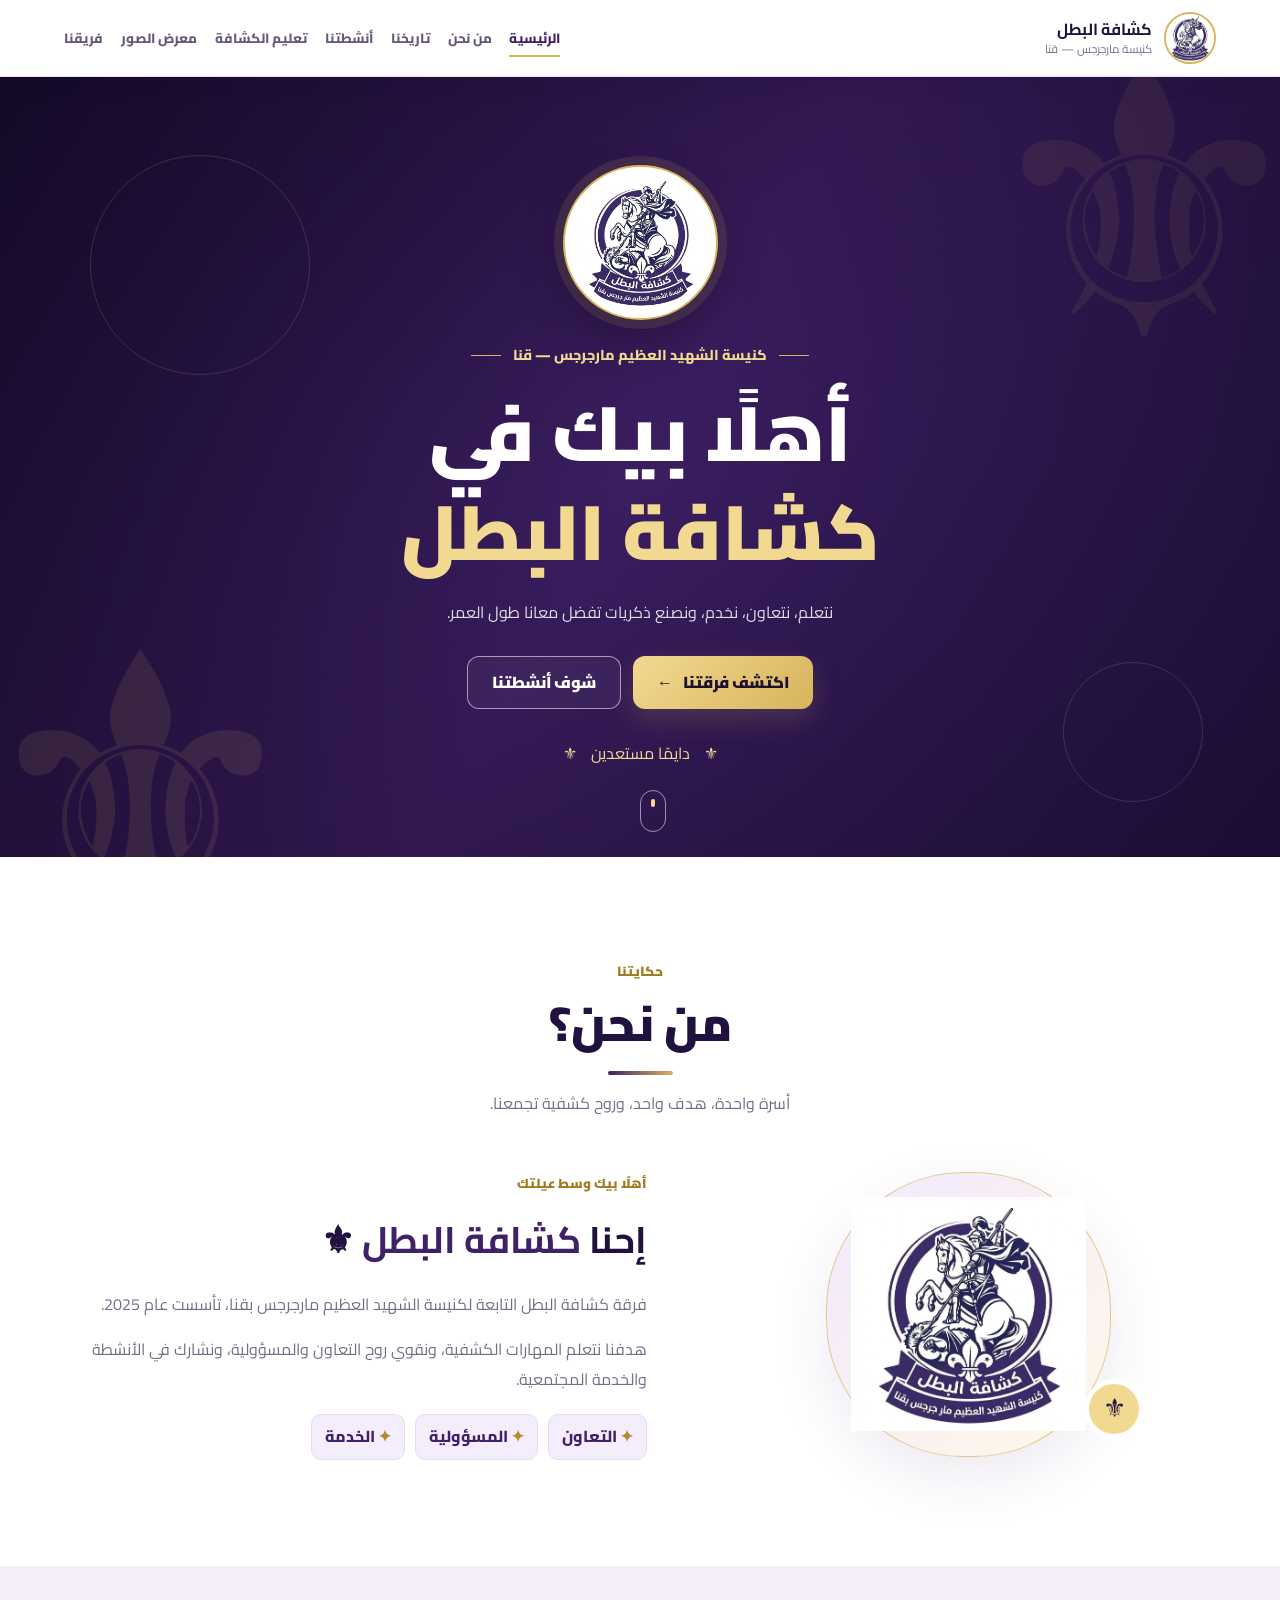
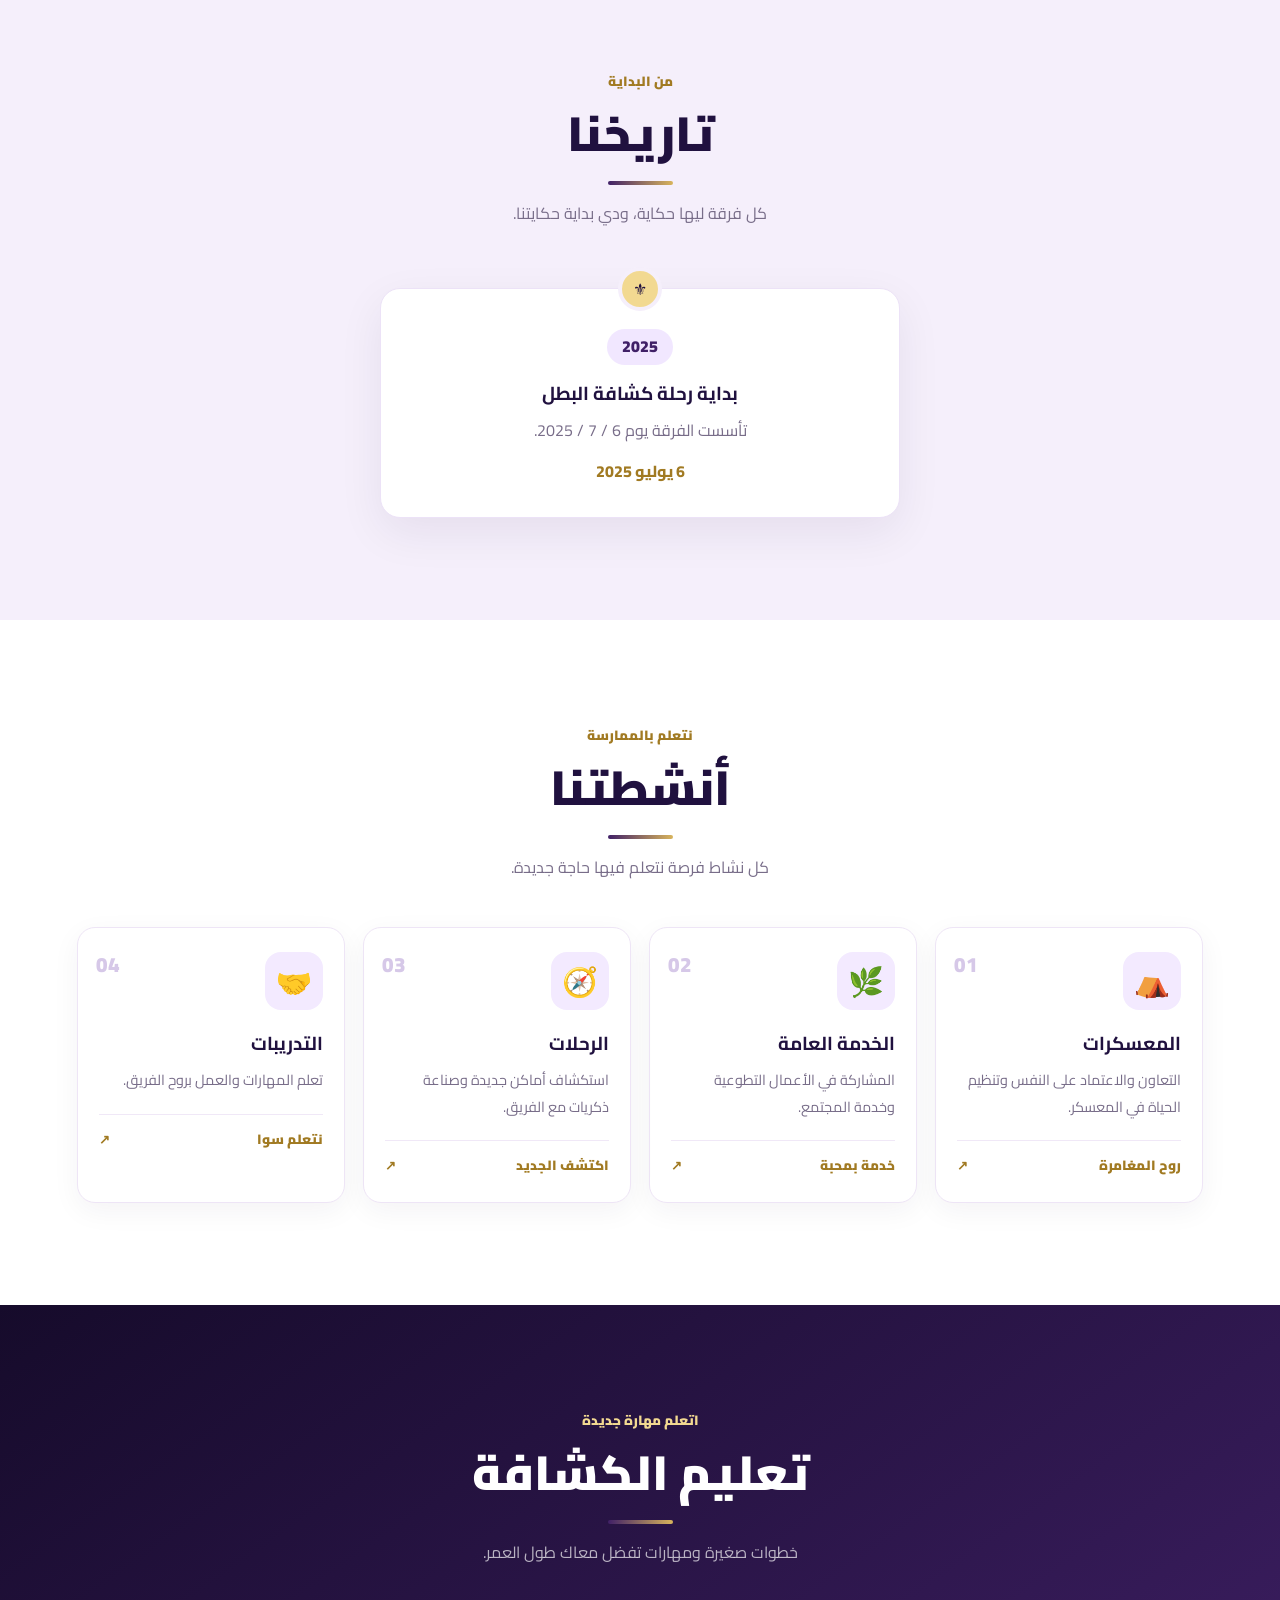
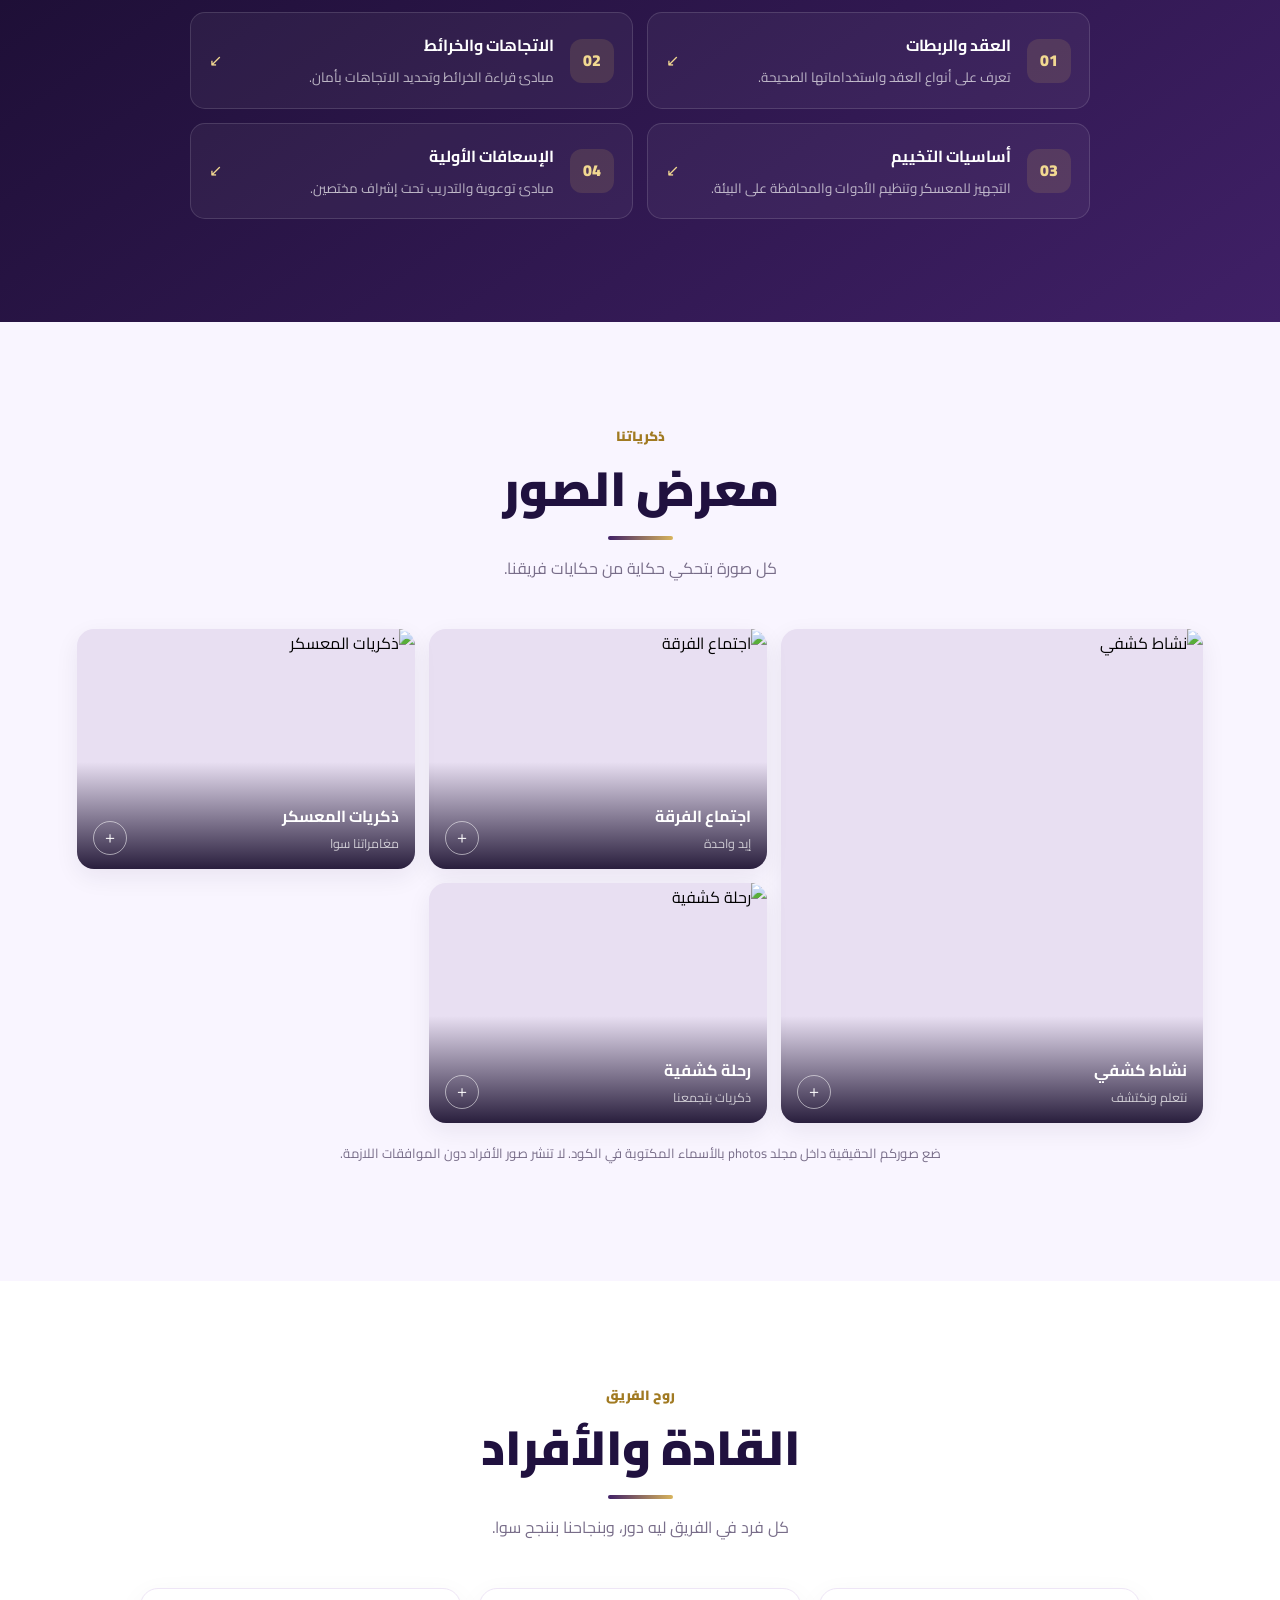
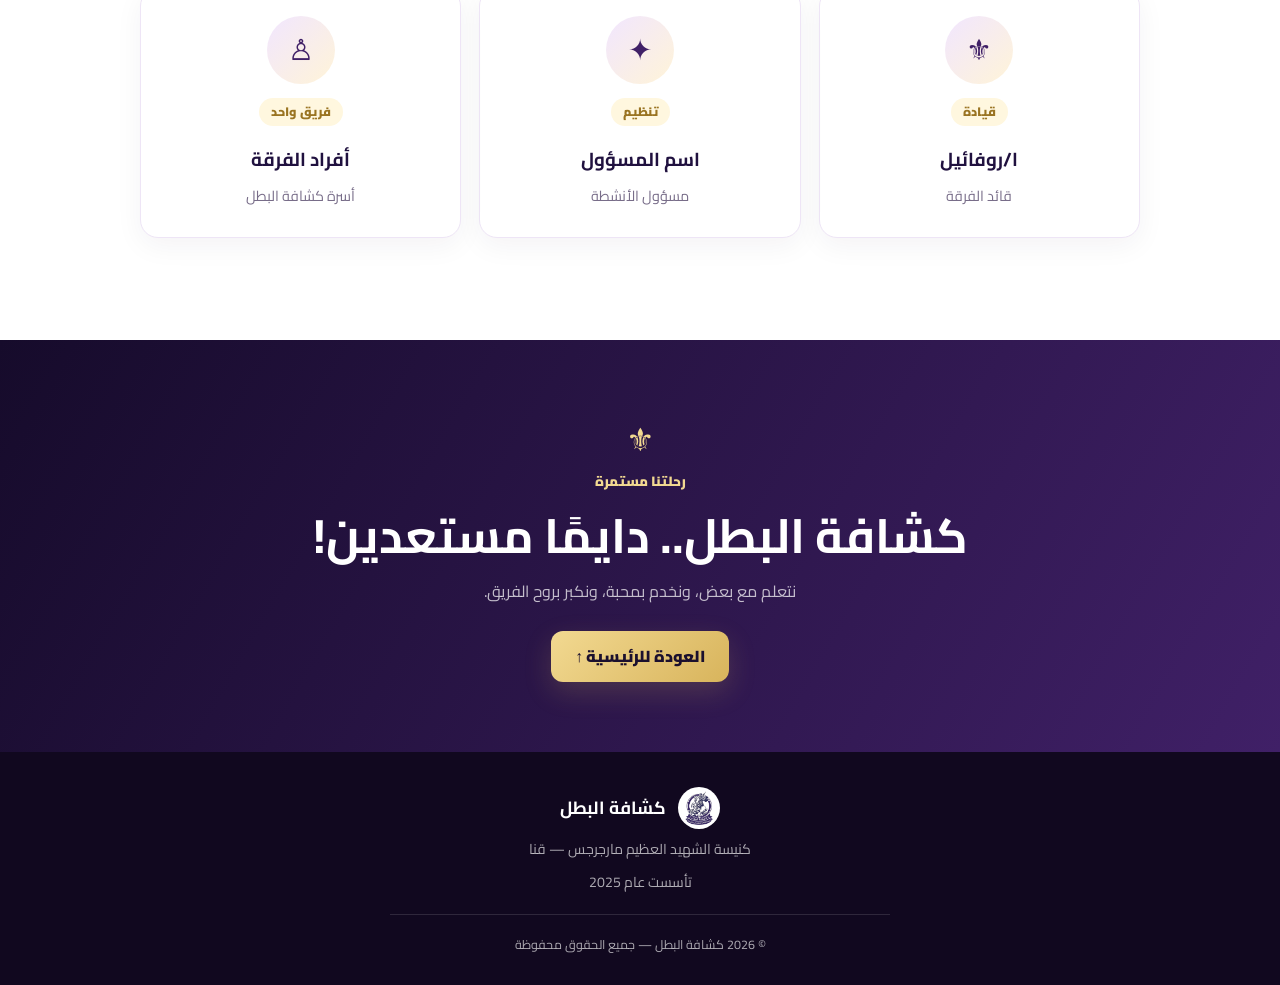
==== index.html @ 87c8c447 "Add files via upload" ====
<!DOCTYPE html>
<html lang="ar" dir="rtl">

<head>
    <meta charset="UTF-8">
    <meta name="viewport" content="width=device-width, initial-scale=1.0">
    <meta name="theme-color" content="#20113f">
    <meta name="description" content="الموقع الرسمي لكشافة البطل بكنيسة الشهيد العظيم مارجرجس بقنا">
    <title>كشافة البطل | كنيسة مارجرجس - قنا</title>
    <link rel="preconnect" href="https://fonts.googleapis.com">
    <link rel="preconnect" href="https://fonts.gstatic.com" crossorigin>
    <link href="https://fonts.googleapis.com/css2?family=Cairo:wght@400;500;600;700;800;900&display=swap"
        rel="stylesheet">
    <link rel="stylesheet" href="style.css">
    <script src="script.js" defer></script>
</head>

<body>

    <div class="scroll-progress" id="scrollProgress"></div>

    <header class="header" id="top">
        <a class="brand" href="#home" aria-label="كشافة البطل - الرئيسية">
            <span class="brand-logo">
                <img src="logo.jpg" alt="شعار كشافة البطل">
            </span>
            <span class="brand-text">
                <strong>كشافة البطل</strong>
                <small>كنيسة مارجرجس — قنا</small>
            </span>
        </a>

        <button class="menu-btn" id="menuBtn" aria-label="فتح القائمة" aria-expanded="false" aria-controls="nav"
            type="button">
            <span></span><span></span><span></span>
        </button>

        <nav class="nav" id="nav" aria-label="القائمة الرئيسية">
            <a href="#home" class="nav-link active">الرئيسية</a>
            <a href="#about" class="nav-link">من نحن</a>
            <a href="#history" class="nav-link">تاريخنا</a>
            <a href="#activities" class="nav-link">أنشطتنا</a>
            <a href="#learning" class="nav-link">تعليم الكشافة</a>
            <a href="#gallery" class="nav-link">معرض الصور</a>
            <a href="#leaders" class="nav-link">فريقنا</a>
        </nav>
    </header>

    <main>
        <!-- الواجهة الرئيسية -->
        <section class="hero" id="home">
            <div class="hero-overlay"></div>
            <div class="hero-decoration decoration-one"></div>
            <div class="hero-decoration decoration-two"></div>

            <div class="hero-content reveal">
                <div class="hero-emblem">
                    <img src="logo.jpg" alt="شعار كشافة البطل">
                </div>

                <p class="hero-tag">
                    <span class="gold-line"></span>
                    كنيسة الشهيد العظيم مارجرجس — قنا
                    <span class="gold-line"></span>
                </p>

                <h1>أهلًا بيك في<br><span>كشافة البطل</span></h1>

                <p class="hero-description">
                    نتعلم، نتعاون، نخدم، ونصنع ذكريات تفضل معانا طول العمر.
                </p>

                <div class="hero-buttons">
                    <a class="btn btn-gold" href="#about">
                        اكتشف فرقتنا <span>←</span>
                    </a>
                    <a class="btn btn-outline" href="#activities">
                        شوف أنشطتنا
                    </a>
                </div>

                <div class="hero-motto">
                    <span>⚜</span>
                    <span>دايمًا مستعدين</span>
                    <span>⚜</span>
                </div>
            </div>

            <a href="#about" class="scroll-cue" aria-label="انزل إلى القسم التالي">
                <span></span>
            </a>
        </section>

        <!-- من نحن -->
        <section class="section about" id="about">
            <div class="section-title reveal">
                <p class="eyebrow">حكايتنا</p>
                <h2>من نحن؟</h2>
                <span class="title-line"></span>
                <p>أسرة واحدة، هدف واحد، وروح كشفية تجمعنا.</p>
            </div>

            <div class="about-content reveal">
                <div class="about-visual">
                    <div class="about-logo-frame">
                        <img src="logo.jpg" alt="شعار فرقة كشافة البطل" class="about-logo">
                    </div>
                    <span class="about-stamp">⚜</span>
                </div>

                <div class="about-text">
                    <span class="mini-label">أهلًا بيك وسط عيلتك</span>
                    <h3>إحنا <span>كشافة البطل</span> ⚜</h3>
                    <p>
                        فرقة كشافة البطل التابعة لكنيسة الشهيد العظيم مارجرجس بقنا،
                        تأسست عام 2025.
                    </p>
                    <p>
                        هدفنا نتعلم المهارات الكشفية، ونقوي روح التعاون والمسؤولية،
                        ونشارك في الأنشطة والخدمة المجتمعية.
                    </p>

                    <div class="values-list">
                        <div class="value-item">
                            <span class="value-icon">✦</span>
                            <span>التعاون</span>
                        </div>
                        <div class="value-item">
                            <span class="value-icon">✦</span>
                            <span>المسؤولية</span>
                        </div>
                        <div class="value-item">
                            <span class="value-icon">✦</span>
                            <span>الخدمة</span>
                        </div>
                    </div>
                </div>
            </div>
        </section>

        <!-- تاريخ الفرقة -->
        <section class="section history" id="history">
            <div class="section-title reveal">
                <p class="eyebrow">من البداية</p>
                <h2>تاريخنا</h2>
                <span class="title-line"></span>
                <p>كل فرقة ليها حكاية، ودي بداية حكايتنا.</p>
            </div>

            <div class="timeline reveal">
                <div class="timeline-line"></div>
                <article class="timeline-card">
                    <div class="timeline-marker">⚜</div>
                    <span class="year-badge">2025</span>
                    <h3>بداية رحلة كشافة البطل</h3>
                    <p>تأسست الفرقة يوم 6 / 7 / 2025.</p>
                    <span class="timeline-date">6 يوليو 2025</span>
                </article>
            </div>
        </section>

        <!-- الأنشطة -->
        <section class="section activities" id="activities">
            <div class="section-title reveal">
                <p class="eyebrow">نتعلم بالممارسة</p>
                <h2>أنشطتنا</h2>
                <span class="title-line"></span>
                <p>كل نشاط فرصة نتعلم فيها حاجة جديدة.</p>
            </div>

            <div class="cards">
                <article class="card activity-card reveal">
                    <div class="card-icon">⛺</div>
                    <span class="card-number">01</span>
                    <h3>المعسكرات</h3>
                    <p>التعاون والاعتماد على النفس وتنظيم الحياة في المعسكر.</p>
                    <span class="card-bottom">روح المغامرة <span>↗</span></span>
                </article>

                <article class="card activity-card reveal">
                    <div class="card-icon">🌿</div>
                    <span class="card-number">02</span>
                    <h3>الخدمة العامة</h3>
                    <p>المشاركة في الأعمال التطوعية وخدمة المجتمع.</p>
                    <span class="card-bottom">خدمة بمحبة <span>↗</span></span>
                </article>

                <article class="card activity-card reveal">
                    <div class="card-icon">🧭</div>
                    <span class="card-number">03</span>
                    <h3>الرحلات</h3>
                    <p>استكشاف أماكن جديدة وصناعة ذكريات مع الفريق.</p>
                    <span class="card-bottom">اكتشف الجديد <span>↗</span></span>
                </article>

                <article class="card activity-card reveal">
                    <div class="card-icon">🤝</div>
                    <span class="card-number">04</span>
                    <h3>التدريبات</h3>
                    <p>تعلم المهارات والعمل بروح الفريق.</p>
                    <span class="card-bottom">نتعلم سوا <span>↗</span></span>
                </article>
            </div>
        </section>

        <!-- تعليم الكشافة -->
        <section class="section learning" id="learning">
            <div class="section-title reveal">
                <p class="eyebrow">اتعلم مهارة جديدة</p>
                <h2>تعليم الكشافة</h2>
                <span class="title-line"></span>
                <p>خطوات صغيرة ومهارات تفضل معاك طول العمر.</p>
            </div>

            <div class="lesson-list">
                <article class="lesson reveal">
                    <span class="lesson-number">01</span>
                    <div>
                        <h3>العقد والربطات</h3>
                        <p>تعرف على أنواع العقد واستخداماتها الصحيحة.</p>
                    </div>
                    <span class="lesson-arrow">↙</span>
                </article>

                <article class="lesson reveal">
                    <span class="lesson-number">02</span>
                    <div>
                        <h3>الاتجاهات والخرائط</h3>
                        <p>مبادئ قراءة الخرائط وتحديد الاتجاهات بأمان.</p>
                    </div>
                    <span class="lesson-arrow">↙</span>
                </article>

                <article class="lesson reveal">
                    <span class="lesson-number">03</span>
                    <div>
                        <h3>أساسيات التخييم</h3>
                        <p>التجهيز للمعسكر وتنظيم الأدوات والمحافظة على البيئة.</p>
                    </div>
                    <span class="lesson-arrow">↙</span>
                </article>

                <article class="lesson reveal">
                    <span class="lesson-number">04</span>
                    <div>
                        <h3>الإسعافات الأولية</h3>
                        <p>مبادئ توعوية والتدريب تحت إشراف مختصين.</p>
                    </div>
                    <span class="lesson-arrow">↙</span>
                </article>
            </div>
        </section>

        <!-- معرض الصور -->
        <section class="section gallery" id="gallery">
            <div class="section-title reveal">
                <p class="eyebrow">ذكرياتنا</p>
                <h2>معرض الصور</h2>
                <span class="title-line"></span>
                <p>كل صورة بتحكي حكاية من حكايات فريقنا.</p>
            </div>

            <div class="gallery-grid">
                <button class="gallery-item gallery-large reveal" type="button" data-image="photos/activity1.jpg"
                    aria-label="تكبير صورة نشاط كشفي">
                    <img src="sactivity1.jpg" alt="نشاط كشفي" loading="lazy">
                    <span class="gallery-caption">
                        <span><strong>نشاط كشفي</strong><small>نتعلم ونكتشف</small></span>
                        <span class="gallery-zoom">＋</span>
                    </span>
                </button>

                <button class="gallery-item reveal" type="button" data-image="photos/activity2.jpg"
                    aria-label="تكبير صورة اجتماع الفرقة">
                    <img src="activity2.jpg" alt="اجتماع الفرقة" loading="lazy">
                    <span class="gallery-caption">
                        <span><strong>اجتماع الفرقة</strong><small>إيد واحدة</small></span>
                        <span class="gallery-zoom">＋</span>
                    </span>
                </button>

                <button class="gallery-item reveal" type="button" data-image="photos/camp.jpg"
                    aria-label="تكبير صورة المعسكر">
                    <img src="camp.jpg" alt="ذكريات المعسكر" loading="lazy">
                    <span class="gallery-caption">
                        <span><strong>ذكريات المعسكر</strong><small>مغامراتنا سوا</small></span>
                        <span class="gallery-zoom">＋</span>
                    </span>
                </button>

                <button class="gallery-item reveal" type="button" data-image="photos/trip.jpg"
                    aria-label="تكبير صورة الرحلة الكشفية">
                    <img src="trip.jpg" alt="رحلة كشفية" loading="lazy">
                    <span class="gallery-caption">
                        <span><strong>رحلة كشفية</strong><small>ذكريات بتجمعنا</small></span>
                        <span class="gallery-zoom">＋</span>
                    </span>
                </button>
            </div>

            <p class="gallery-note">
                ضع صوركم الحقيقية داخل مجلد photos بالأسماء المكتوبة في الكود.
                لا تنشر صور الأفراد دون الموافقات اللازمة.
            </p>
        </section>

        <!-- القادة والأفراد -->
        <section class="section leaders" id="leaders">
            <div class="section-title reveal">
                <p class="eyebrow">روح الفريق</p>
                <h2>القادة والأفراد</h2>
                <span class="title-line"></span>
                <p>كل فرد في الفريق ليه دور، وبنجاحنا بننجح سوا.</p>
            </div>

            <div class="cards team-cards">
                <article class="card team-card reveal">
                    <div class="person-icon">⚜</div>
                    <span class="team-role">قيادة</span>
                    <h3>ا/روفائيل</h3>
                    <p>قائد الفرقة</p>
                </article>

                <article class="card team-card reveal">
                    <div class="person-icon">✦</div>
                    <span class="team-role">تنظيم</span>
                    <h3>اسم المسؤول</h3>
                    <p>مسؤول الأنشطة</p>
                </article>

                <article class="card team-card reveal">
                    <div class="person-icon">♙</div>
                    <span class="team-role">فريق واحد</span>
                    <h3>أفراد الفرقة</h3>
                    <p>أسرة كشافة البطل</p>
                </article>
            </div>
        </section>

        <!-- الختام -->
        <section class="join reveal">
            <div class="join-decoration">⚜</div>
            <p class="eyebrow">رحلتنا مستمرة</p>
            <h2>كشافة البطل.. دايمًا مستعدين!</h2>
            <p>نتعلم مع بعض، ونخدم بمحبة، ونكبر بروح الفريق.</p>
            <a class="btn btn-gold" href="#home">العودة للرئيسية ↑</a>
        </section>
    </main>

    <footer class="footer">
        <a href="#home" class="footer-brand">
            <img src="logo.jpg" alt="شعار كشافة البطل" loading="lazy">
            <strong>كشافة البطل</strong>
        </a>
        <p>كنيسة الشهيد العظيم مارجرجس — قنا</p>
        <p>تأسست عام 2025</p>
        <div class="footer-divider"></div>
        <p class="copyright">© <span id="year"></span> كشافة البطل — جميع الحقوق محفوظة</p>
    </footer>

    <!-- عارض الصور -->
    <div class="lightbox" id="lightbox" aria-hidden="true" role="dialog" aria-modal="true" aria-label="عارض الصور">
        <button class="lightbox-close" id="closeLightbox" type="button" aria-label="إغلاق الصورة">×</button>

        <button class="lightbox-nav lightbox-prev" id="prevImage" type="button" aria-label="الصورة السابقة">›</button>

        <figure class="lightbox-figure">
            <img id="lightboxImage" src="" alt="صورة مكبرة">
            <figcaption id="lightboxCaption"></figcaption>
        </figure>

        <button class="lightbox-nav lightbox-next" id="nextImage" type="button" aria-label="الصورة التالية">‹</button>

        <p class="lightbox-counter" id="lightboxCounter"></p>
    </div>

    <button class="back-to-top" id="backToTop" type="button" aria-label="العودة لأعلى الصفحة">↑</button>

</body>

</html>
---- style.css ----
@import url('https://fonts.googleapis.com/css2?family=Cairo:wght@400;500;600;700;800;900&display=swap');

:root {
    --p: #20113f;
    --p2: #402067;
    --gold: #d8b45c;
    --gold2: #f2d991;
    --cream: #fbf8ff;
    --ink: #281a3c;
    --muted: #786d89;
}

* {
    box-sizing: border-box;
}

html {
    scroll-behavior: smooth;
    scroll-padding-top: 90px;
}

body {
    margin: 0;
    font-family: 'Cairo', sans-serif;
    color: var(--ink);
    background: var(--cream);
    line-height: 1.85;
    overflow-x: hidden;
}

img {
    max-width: 100%;
    display: block;
}

a {
    text-decoration: none;
    color: inherit;
}

button {
    font: inherit;
}

.scroll-progress {
    position: fixed;
    z-index: 2000;
    top: 0;
    right: 0;
    height: 4px;
    width: 0;
    background: var(--gold);
}

.header {
    position: sticky;
    top: 0;
    z-index: 1000;
    display: flex;
    align-items: center;
    justify-content: space-between;
    gap: 20px;
    padding: 12px clamp(15px, 5vw, 70px);
    background: #ffffffed;
    backdrop-filter: blur(14px);
    border-bottom: 1px solid #eadcf5;
    box-shadow: 0 5px 25px #20113f0c;
}

.brand,
.footer-brand {
    display: flex;
    align-items: center;
    gap: 12px;
}

.brand-logo {
    width: 52px;
    height: 52px;
    border: 2px solid var(--gold);
    border-radius: 50%;
    overflow: hidden;
    background: white;
}

.brand-logo img {
    width: 100%;
    height: 100%;
    object-fit: contain;
}

.brand-text {
    display: grid;
    line-height: 1.45;
}

.brand-text strong {
    color: var(--p);
}

.brand-text small {
    font-size: .72rem;
    color: var(--muted);
}

.nav {
    display: flex;
    align-items: center;
    gap: clamp(8px, 1.4vw, 20px);
}

.nav-link {
    font-size: .84rem;
    font-weight: 800;
    color: #675879;
    position: relative;
}

.nav-link::after {
    content: '';
    position: absolute;
    right: 0;
    bottom: -7px;
    height: 2px;
    width: 0;
    background: var(--gold);
    transition: .25s;
}

.nav-link:hover,
.nav-link.active {
    color: var(--p2);
}

.nav-link:hover::after,
.nav-link.active::after {
    width: 100%;
}

.menu-btn {
    display: none;
    background: white;
    border: 1px solid #e4d9f0;
    border-radius: 12px;
    padding: 8px 10px;
    cursor: pointer;
}

.menu-btn span {
    display: block;
    width: 23px;
    height: 2px;
    margin: 5px;
    background: var(--p);
}

/* الواجهة الرئيسية */

.hero {
    min-height: min(780px, calc(100vh - 70px));
    position: relative;
    display: grid;
    place-items: center;
    overflow: hidden;
    padding: 80px 20px;
    color: white;
    background:
        linear-gradient(120deg, #160b2bf2, #402067d9, #20113fef),
        url('photos/background.jpg') center/cover no-repeat,
        #20113f;
}

.hero::before,
.hero::after {
    content: '⚜';
    position: absolute;
    color: #d8b45c1c;
    font-size: clamp(180px, 30vw, 380px);
    line-height: 1;
    pointer-events: none;
}

.hero::before {
    top: -70px;
    right: -35px;
}

.hero::after {
    bottom: -120px;
    left: -30px;
}

.hero-overlay {
    position: absolute;
    inset: 0;
    background: radial-gradient(ellipse, transparent, #10051c55);
    pointer-events: none;
}

.hero-decoration {
    position: absolute;
    border: 1px solid #f2d99128;
    border-radius: 50%;
    width: 220px;
    height: 220px;
}

.decoration-one {
    left: 7%;
    top: 10%;
}

.decoration-two {
    right: 6%;
    bottom: 7%;
    width: 140px;
    height: 140px;
}

.hero-content {
    position: relative;
    text-align: center;
    width: min(900px, 100%);
}

.hero-emblem {
    width: clamp(110px, 13vw, 155px);
    height: clamp(110px, 13vw, 155px);
    padding: 8px;
    margin: 0 auto 22px;
    border: 2px solid var(--gold);
    border-radius: 50%;
    background: white;
    box-shadow: 0 0 0 9px #d8b45c20, 0 18px 45px #0004;
}

.hero-emblem img {
    width: 100%;
    height: 100%;
    object-fit: contain;
    border-radius: 50%;
}

.hero-tag {
    display: flex;
    align-items: center;
    justify-content: center;
    gap: 12px;
    color: var(--gold2);
    font-weight: 800;
    font-size: .9rem;
}

.gold-line {
    width: 30px;
    height: 1px;
    background: var(--gold);
}

.hero h1 {
    font-size: clamp(2.3rem, 6vw, 5rem);
    line-height: 1.3;
    margin: 15px 0;
    font-weight: 900;
}

.hero h1 span {
    color: var(--gold2);
}

.hero-description {
    max-width: 620px;
    margin: 0 auto 28px;
    color: #ffffffd9;
}

.hero-buttons {
    display: flex;
    justify-content: center;
    gap: 12px;
    flex-wrap: wrap;
}

.btn {
    display: inline-flex;
    align-items: center;
    justify-content: center;
    gap: 10px;
    padding: 11px 24px;
    min-height: 49px;
    border-radius: 12px;
    font-weight: 900;
    transition: transform .25s, box-shadow .25s;
}

.btn:hover {
    transform: translateY(-4px);
}

.btn-gold {
    color: #1b102e;
    background: linear-gradient(135deg, var(--gold2), var(--gold));
    box-shadow: 0 10px 28px #d8b45c30;
}

.btn-outline {
    color: white;
    border: 1px solid #ffffff8c;
    background: #ffffff0b;
}

.btn-outline:hover {
    background: #ffffff1c;
}

.hero-motto {
    display: flex;
    justify-content: center;
    gap: 14px;
    margin-top: 30px;
    color: var(--gold2);
}

.scroll-cue {
    position: absolute;
    bottom: 25px;
    left: 50%;
    width: 26px;
    height: 42px;
    border: 1px solid #ffffff88;
    border-radius: 20px;
    display: grid;
    justify-items: center;
    padding-top: 8px;
}

.scroll-cue span {
    width: 4px;
    height: 8px;
    background: var(--gold2);
    border-radius: 4px;
    animation: down 1.4s infinite;
}

@keyframes down {
    to {
        transform: translateY(12px);
        opacity: 0;
    }
}

/* عناوين الأقسام */

.section {
    padding: clamp(65px, 8vw, 105px) clamp(18px, 6vw, 85px);
}

.section-title {
    text-align: center;
    max-width: 720px;
    margin: 0 auto 45px;
}

.eyebrow {
    color: #a17a22;
    font-size: .84rem;
    font-weight: 900;
    margin: 0 0 6px;
}

.section-title h2 {
    font-size: clamp(2rem, 4vw, 3rem);
    line-height: 1.4;
    color: var(--p);
    margin: 0;
    font-weight: 900;
}

.title-line {
    display: block;
    width: 65px;
    height: 4px;
    margin: 14px auto;
    background: linear-gradient(90deg, var(--p2), var(--gold));
    border-radius: 5px;
}

.section-title>p:last-child {
    color: var(--muted);
    margin: 0;
}

/* من نحن */

.about,
.activities,
.leaders {
    background: white;
}

.about-content {
    display: grid;
    grid-template-columns: .9fr 1.1fr;
    gap: clamp(30px, 7vw, 90px);
    align-items: center;
    max-width: 1120px;
    margin: auto;
}

.about-visual {
    position: relative;
    display: grid;
    place-items: center;
    min-height: 300px;
}

.about-logo-frame {
    width: min(285px, 75%);
    aspect-ratio: 1;
    display: grid;
    place-items: center;
    padding: 24px;
    border: 1px solid #d8b45caa;
    border-radius: 48%;
    background: linear-gradient(135deg, #f2e8ff, #fff8e7);
    box-shadow: 0 20px 60px #32185b18;
    animation: float 5s ease-in-out infinite;
}

.about-logo {
    width: 100%;
    height: 100%;
    object-fit: contain;
}

@keyframes float {
    50% {
        transform: translateY(-9px) rotate(2deg);
    }
}

.about-stamp {
    position: absolute;
    bottom: 25px;
    right: 12%;
    width: 60px;
    height: 60px;
    border-radius: 50%;
    display: grid;
    place-items: center;
    background: var(--gold2);
    border: 5px solid white;
    font-size: 1.6rem;
}

.mini-label {
    color: #a17a22;
    font-weight: 900;
    font-size: .82rem;
}

.about-text h3 {
    font-size: clamp(1.6rem, 3vw, 2.3rem);
    color: var(--p);
    margin: 8px 0;
}

.about-text h3 span {
    color: var(--p2);
}

.about-text p {
    color: var(--muted);
}

.values-list {
    display: flex;
    flex-wrap: wrap;
    gap: 10px;
    margin-top: 20px;
}

.value-item {
    padding: 7px 13px;
    border-radius: 10px;
    background: #f4edfc;
    border: 1px solid #e8daf6;
    color: var(--p2);
    font-weight: 800;
}

.value-icon {
    color: #b58a2b;
}

/* تاريخ الفرقة */

.history {
    background: #f5effb;
}

.timeline {
    position: relative;
    max-width: 760px;
    margin: auto;
    display: flex;
    justify-content: center;
}

.timeline-line {
    position: absolute;
    inset: 0 auto 0 50%;
    width: 2px;
    background: linear-gradient(var(--gold), #c9b3e8);
}

.timeline-card {
    position: relative;
    width: min(520px, 90%);
    margin-top: 15px;
    text-align: center;
    padding: 30px;
    border-radius: 20px;
    border: 1px solid #ece2f7;
    background: white;
    box-shadow: 0 15px 45px #20113f12;
}

.timeline-marker {
    position: absolute;
    top: -22px;
    right: calc(50% - 22px);
    width: 44px;
    height: 44px;
    display: grid;
    place-items: center;
    border-radius: 50%;
    background: var(--gold2);
    border: 4px solid #f5effb;
    color: var(--p);
}

.year-badge {
    display: inline-block;
    margin-top: 10px;
    padding: 3px 15px;
    border-radius: 30px;
    background: #f1e7ff;
    color: var(--p2);
    font-weight: 900;
}

.timeline-card h3 {
    color: var(--p);
    margin: 12px 0 4px;
}

.timeline-card p {
    color: var(--muted);
    margin: 0;
}

.timeline-date {
    display: inline-block;
    margin-top: 12px;
    color: #a17a22;
    font-weight: 800;
}

/* الأنشطة */

.cards {
    display: grid;
    grid-template-columns: repeat(4, minmax(0, 1fr));
    gap: 18px;
    max-width: 1200px;
    margin: auto;
}

.card {
    position: relative;
    overflow: hidden;
    border: 1px solid #eee5f6;
    border-radius: 18px;
    background: white;
    box-shadow: 0 8px 28px #20113f0d;
    transition: .3s;
}

.card:hover {
    transform: translateY(-7px);
    box-shadow: 0 18px 50px #20113f1c;
    border-color: var(--gold);
}

.activity-card {
    padding: 24px 21px;
}

.card-icon {
    width: 58px;
    height: 58px;
    display: grid;
    place-items: center;
    border-radius: 16px;
    background: #f3eaff;
    font-size: 1.8rem;
}

.card-number {
    position: absolute;
    top: 18px;
    left: 18px;
    color: #d6c8e8;
    font-size: 1.3rem;
    font-weight: 900;
}

.activity-card h3,
.team-card h3 {
    color: var(--p);
    margin: 17px 0 5px;
}

.activity-card p,
.team-card p {
    color: var(--muted);
    font-size: .9rem;
    margin: 0;
}

.card-bottom {
    display: flex;
    justify-content: space-between;
    margin-top: 20px;
    padding-top: 12px;
    border-top: 1px solid #f0e8f7;
    color: #a17a22;
    font-size: .84rem;
    font-weight: 900;
}

/* تعليم الكشافة */

.learning {
    background: linear-gradient(145deg, #160b2b, #402067);
    color: white;
}

.learning .section-title h2 {
    color: white;
}

.learning .section-title>p:last-child {
    color: #ffffffad;
}

.learning .eyebrow {
    color: var(--gold2);
}

.lesson-list {
    max-width: 900px;
    margin: auto;
    display: grid;
    grid-template-columns: repeat(2, minmax(0, 1fr));
    gap: 14px;
}

.lesson {
    display: flex;
    align-items: center;
    gap: 16px;
    padding: 18px;
    border-radius: 15px;
    background: #ffffff0c;
    border: 1px solid #ffffff22;
    transition: .25s;
}

.lesson:hover {
    transform: translateY(-3px);
    background: #ffffff17;
    border-color: #d8b45c88;
}

.lesson-number {
    flex-shrink: 0;
    width: 44px;
    height: 44px;
    display: grid;
    place-items: center;
    border-radius: 12px;
    background: #d8b45c24;
    color: var(--gold2);
    font-weight: 900;
}

.lesson h3 {
    margin: 0 0 4px;
    font-size: 1rem;
}

.lesson p {
    margin: 0;
    color: #ffffffad;
    font-size: .84rem;
}

.lesson-arrow {
    margin-right: auto;
    color: var(--gold2);
}

/* معرض الصور */

.gallery {
    background: #f9f5ff;
}

.gallery-grid {
    display: grid;
    grid-template-columns: 1.25fr 1fr 1fr;
    grid-template-rows: repeat(2, minmax(190px, 240px));
    gap: 14px;
    max-width: 1150px;
    margin: auto;
}

.gallery-item {
    position: relative;
    min-width: 0;
    min-height: 180px;
    padding: 0;
    overflow: hidden;
    border: 0;
    border-radius: 17px;
    background: #e8dff2;
    cursor: zoom-in;
    text-align: right;
    box-shadow: 0 8px 25px #20113f12;
}

.gallery-large {
    grid-row: span 2;
}

.gallery-item img {
    position: absolute;
    inset: 0;
    width: 100%;
    height: 100%;
    object-fit: cover;
    transition: transform .5s;
}

.gallery-item:hover img {
    transform: scale(1.06);
}

.gallery-caption {
    position: absolute;
    inset: auto 0 0;
    display: flex;
    align-items: end;
    justify-content: space-between;
    gap: 10px;
    padding: 40px 16px 14px;
    color: white;
    background: linear-gradient(transparent, #160b2be8);
}

.gallery-caption strong,
.gallery-caption small {
    display: block;
}

.gallery-caption small {
    font-size: .78rem;
    color: #ffffffb8;
}

.gallery-zoom {
    width: 34px;
    height: 34px;
    display: grid;
    place-items: center;
    border: 1px solid #ffffff88;
    border-radius: 50%;
    flex-shrink: 0;
}

.gallery-note {
    text-align: center;
    color: var(--muted);
    font-size: .82rem;
    margin-top: 18px;
}

/* القادة والأفراد */

.team-cards {
    grid-template-columns: repeat(3, minmax(0, 1fr));
    max-width: 1000px;
}

.team-card {
    text-align: center;
    padding: 27px 20px;
}

.person-icon {
    width: 68px;
    height: 68px;
    display: grid;
    place-items: center;
    margin: 0 auto 12px;
    border-radius: 50%;
    background: linear-gradient(135deg, #f1e6ff, #fff4d8);
    color: var(--p2);
    font-size: 1.8rem;
}

.team-role {
    display: inline-block;
    background: #fff7df;
    color: #9a7422;
    border-radius: 30px;
    padding: 3px 12px;
    font-size: .77rem;
    font-weight: 900;
}

/* الختام والفوتر */

.join {
    position: relative;
    text-align: center;
    padding: 70px 20px;
    color: white;
    background: linear-gradient(120deg, #160b2b, #402067);
    overflow: hidden;
}

.join-decoration {
    font-size: 2rem;
    color: var(--gold2);
}

.join .eyebrow {
    color: var(--gold2);
}

.join h2 {
    font-size: clamp(1.8rem, 4vw, 3rem);
    line-height: 1.4;
    margin: 8px 0;
}

.join>p:not(.eyebrow) {
    color: #ffffffb8;
    margin: 0 auto 24px;
}

.footer {
    text-align: center;
    padding: 35px 18px 22px;
    background: #11081f;
    color: #ffffffa8;
}

.footer-brand {
    justify-content: center;
    color: white;
    font-size: 1.1rem;
}

.footer-brand img {
    width: 42px;
    height: 42px;
    object-fit: contain;
    border-radius: 50%;
    background: white;
    padding: 3px;
}

.footer p {
    margin: 7px 0;
    font-size: .88rem;
}

.footer-divider {
    width: min(500px, 80%);
    height: 1px;
    margin: 18px auto;
    background: #ffffff20;
}

.copyright {
    font-size: .78rem !important;
}

/* أزرار مساعدة */

.back-to-top {
    position: fixed;
    z-index: 900;
    bottom: 20px;
    left: 20px;
    width: 44px;
    height: 44px;
    border: 1px solid #d8b45c99;
    border-radius: 13px;
    background: var(--p);
    color: var(--gold2);
    font-size: 1.4rem;
    cursor: pointer;
    box-shadow: 0 10px 30px #20113f22;
    opacity: 0;
    pointer-events: none;
    transform: translateY(10px);
    transition: .25s;
}

.back-to-top.visible {
    opacity: 1;
    pointer-events: auto;
    transform: translateY(0);
}

/* عارض الصور */

.lightbox {
    position: fixed;
    z-index: 3000;
    inset: 0;
    display: flex;
    align-items: center;
    justify-content: center;
    gap: 20px;
    padding: 65px 25px 45px;
    background: #0d0618f5;
    opacity: 0;
    visibility: hidden;
    transition: .25s;
}

.lightbox.open {
    opacity: 1;
    visibility: visible;
}

.lightbox-figure {
    margin: 0;
    max-width: min(1000px, 80vw);
    text-align: center;
}

.lightbox-figure img {
    max-width: 100%;
    max-height: 72vh;
    margin: auto;
    object-fit: contain;
    border-radius: 8px;
}

.lightbox-figure figcaption {
    color: white;
    margin-top: 12px;
}

.lightbox-close,
.lightbox-nav {
    position: absolute;
    display: grid;
    place-items: center;
    border: 1px solid #ffffff55;
    color: white;
    background: #ffffff14;
    cursor: pointer;
}

.lightbox-close {
    top: 18px;
    left: 20px;
    width: 44px;
    height: 44px;
    border-radius: 50%;
    font-size: 1.8rem;
}

.lightbox-nav {
    top: 50%;
    transform: translateY(-50%);
    width: 44px;
    height: 54px;
    border-radius: 12px;
    font-size: 2rem;
}

.lightbox-prev {
    right: 18px;
}

.lightbox-next {
    left: 18px;
}

.lightbox-counter {
    position: absolute;
    bottom: 8px;
    color: #ffffffb8;
    font-size: .85rem;
}

/* ظهور العناصر عند التمرير */

.reveal {
    opacity: 0;
    transform: translateY(22px);
    transition: opacity .7s, transform .7s;
}

.reveal.revealed {
    opacity: 1;
    transform: translateY(0);
}

@media (prefers-reduced-motion: reduce) {

    *,
    *::before,
    *::after {
        scroll-behavior: auto !important;
        animation: none !important;
        transition: none !important;
    }

    .reveal {
        opacity: 1;
        transform: none;
    }
}

/* التابلت */

@media (max-width: 1000px) {
    .menu-btn {
        display: block;
    }

    .nav {
        position: absolute;
        top: 100%;
        right: 0;
        left: 0;
        display: flex;
        flex-direction: column;
        align-items: stretch;
        gap: 0;
        padding: 8px 22px 16px;
        background: white;
        box-shadow: 0 15px 25px #20113f19;
        opacity: 0;
        visibility: hidden;
        transform: translateY(-8px);
        transition: .25s;
    }

    .nav.open {
        opacity: 1;
        visibility: visible;
        transform: none;
    }

    .nav-link {
        padding: 9px 0;
    }

    .nav-link::after {
        display: none;
    }

    .cards {
        grid-template-columns: repeat(2, minmax(0, 1fr));
    }
}

/* الموبايل */

@media (max-width: 680px) {
    .header {
        padding: 9px 14px;
    }

    .brand-logo {
        width: 44px;
        height: 44px;
    }

    .brand-text strong {
        font-size: .94rem;
    }

    .brand-text small {
        font-size: .65rem;
    }

    .hero {
        min-height: 680px;
        padding: 60px 17px 80px;
    }

    .hero-tag {
        font-size: .75rem;
        gap: 7px;
    }

    .gold-line {
        width: 18px;
    }

    .hero-description {
        font-size: .94rem;
    }

    .btn {
        padding: 10px 17px;
        font-size: .9rem;
    }

    .section {
        padding: 60px 17px;
    }

    .section-title {
        margin-bottom: 32px;
    }

    .about-content {
        grid-template-columns: 1fr;
    }

    .about-text {
        order: 1;
    }

    .about-visual {
        order: 2;
        min-height: 245px;
    }

    .about-logo-frame {
        width: 215px;
    }

    .about-stamp {
        right: 20%;
        bottom: 10px;
    }

    .cards,
    .team-cards {
        grid-template-columns: 1fr;
    }

    .lesson-list {
        grid-template-columns: 1fr;
    }

    .lesson {
        padding: 15px;
        gap: 12px;
    }

    .gallery-grid {
        grid-template-columns: 1fr 1fr;
        grid-template-rows: 230px 175px 175px;
        gap: 9px;
    }

    .gallery-large {
        grid-column: span 2;
        grid-row: auto;
    }

    .gallery-caption {
        padding: 34px 10px 10px;
    }

    .gallery-caption strong {
        font-size: .82rem;
    }

    .gallery-caption small {
        font-size: .69rem;
    }

    .gallery-zoom {
        width: 29px;
        height: 29px;
    }

    .lightbox {
        padding-inline: 10px;
    }

    .lightbox-figure {
        max-width: 100%;
    }

    .lightbox-nav {
        width: 36px;
        height: 44px;
    }

    .lightbox-prev {
        right: 7px;
    }

    .lightbox-next {
        left: 7px;
    }

    .back-to-top {
        left: 12px;
        bottom: 12px;
    }
}
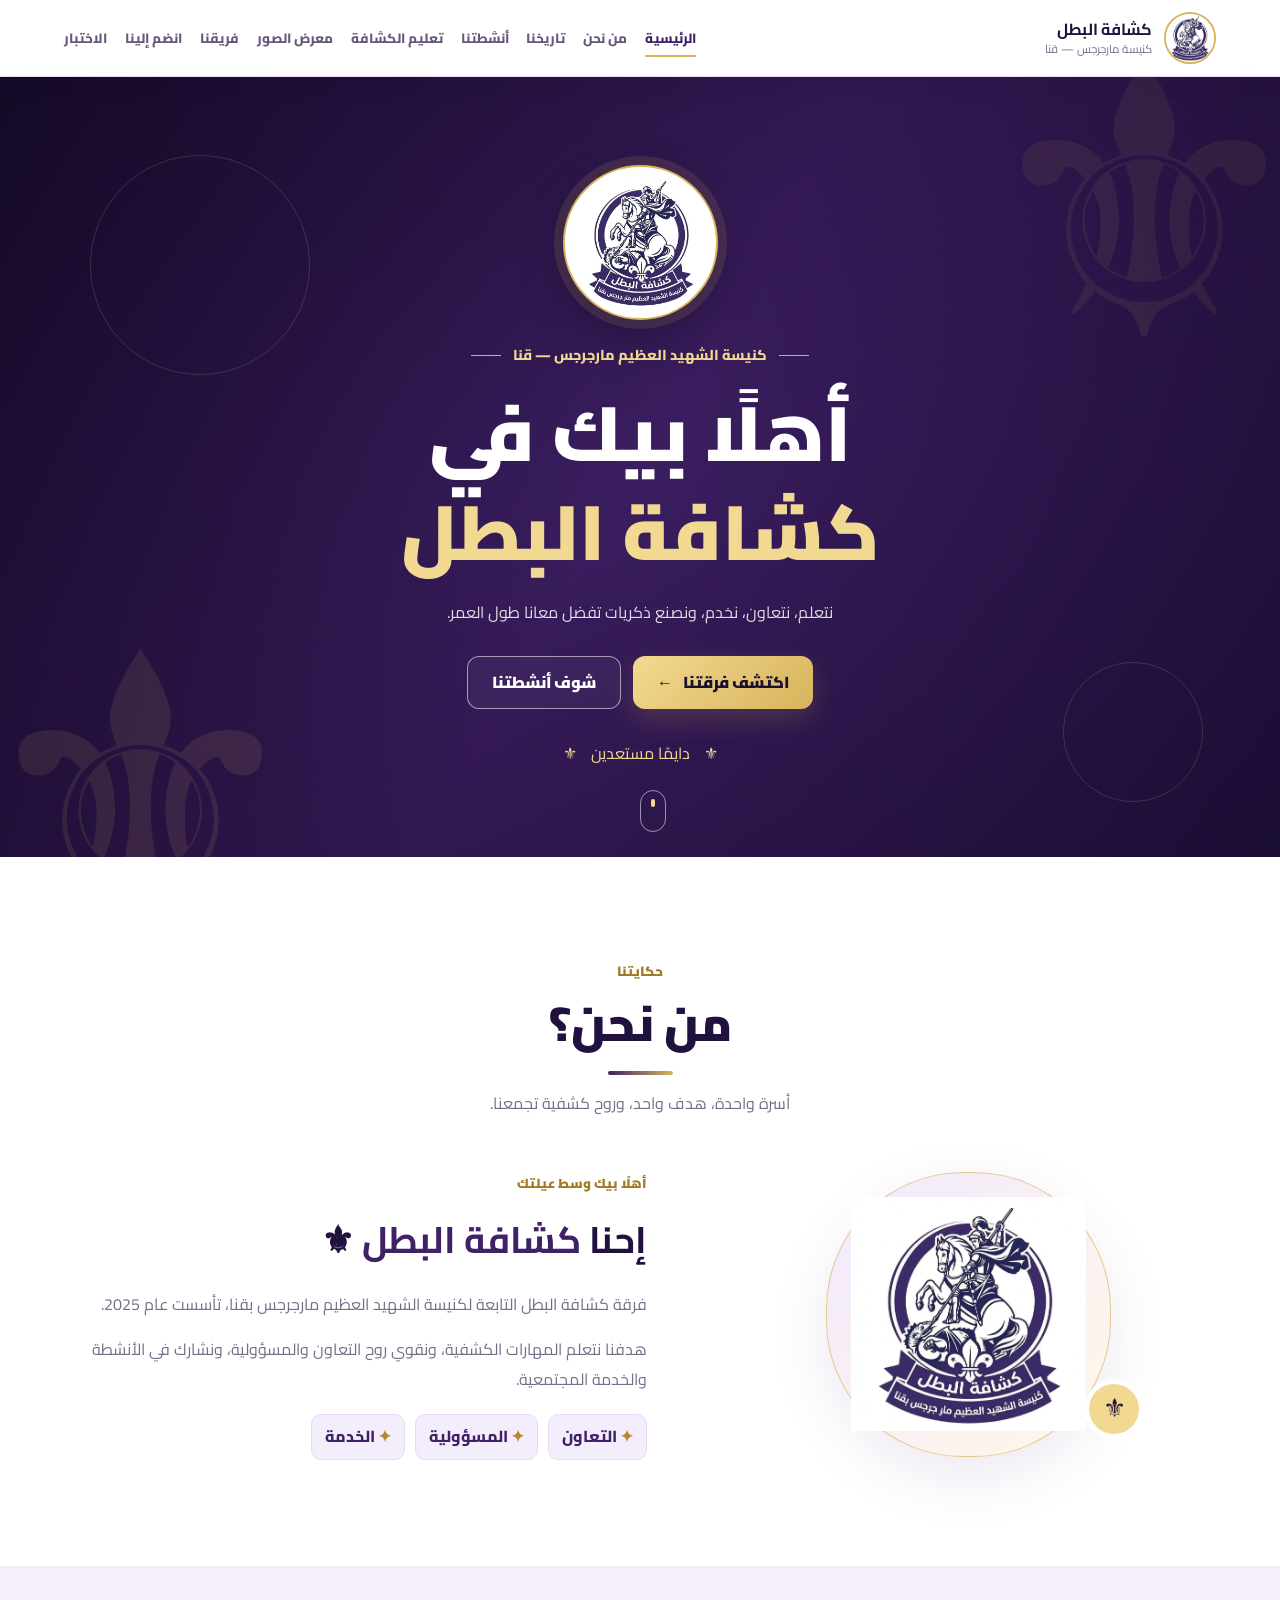
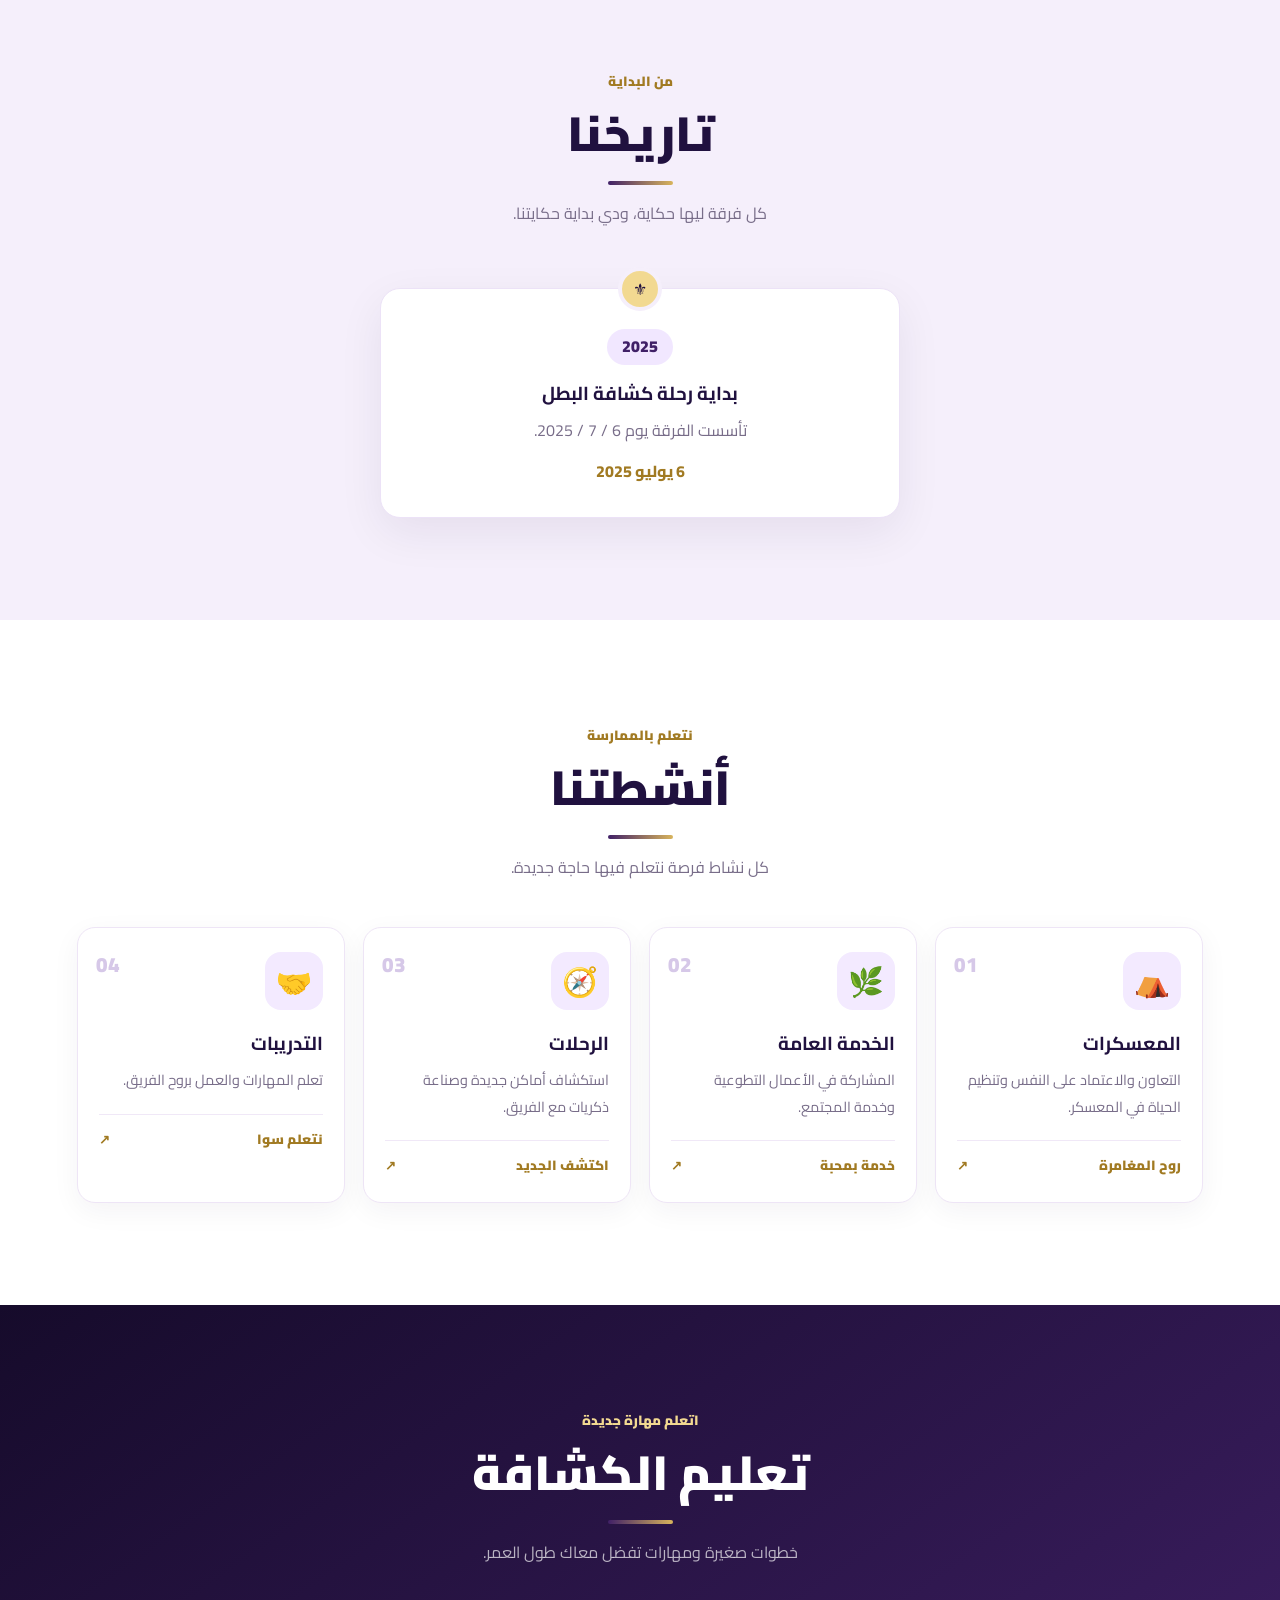
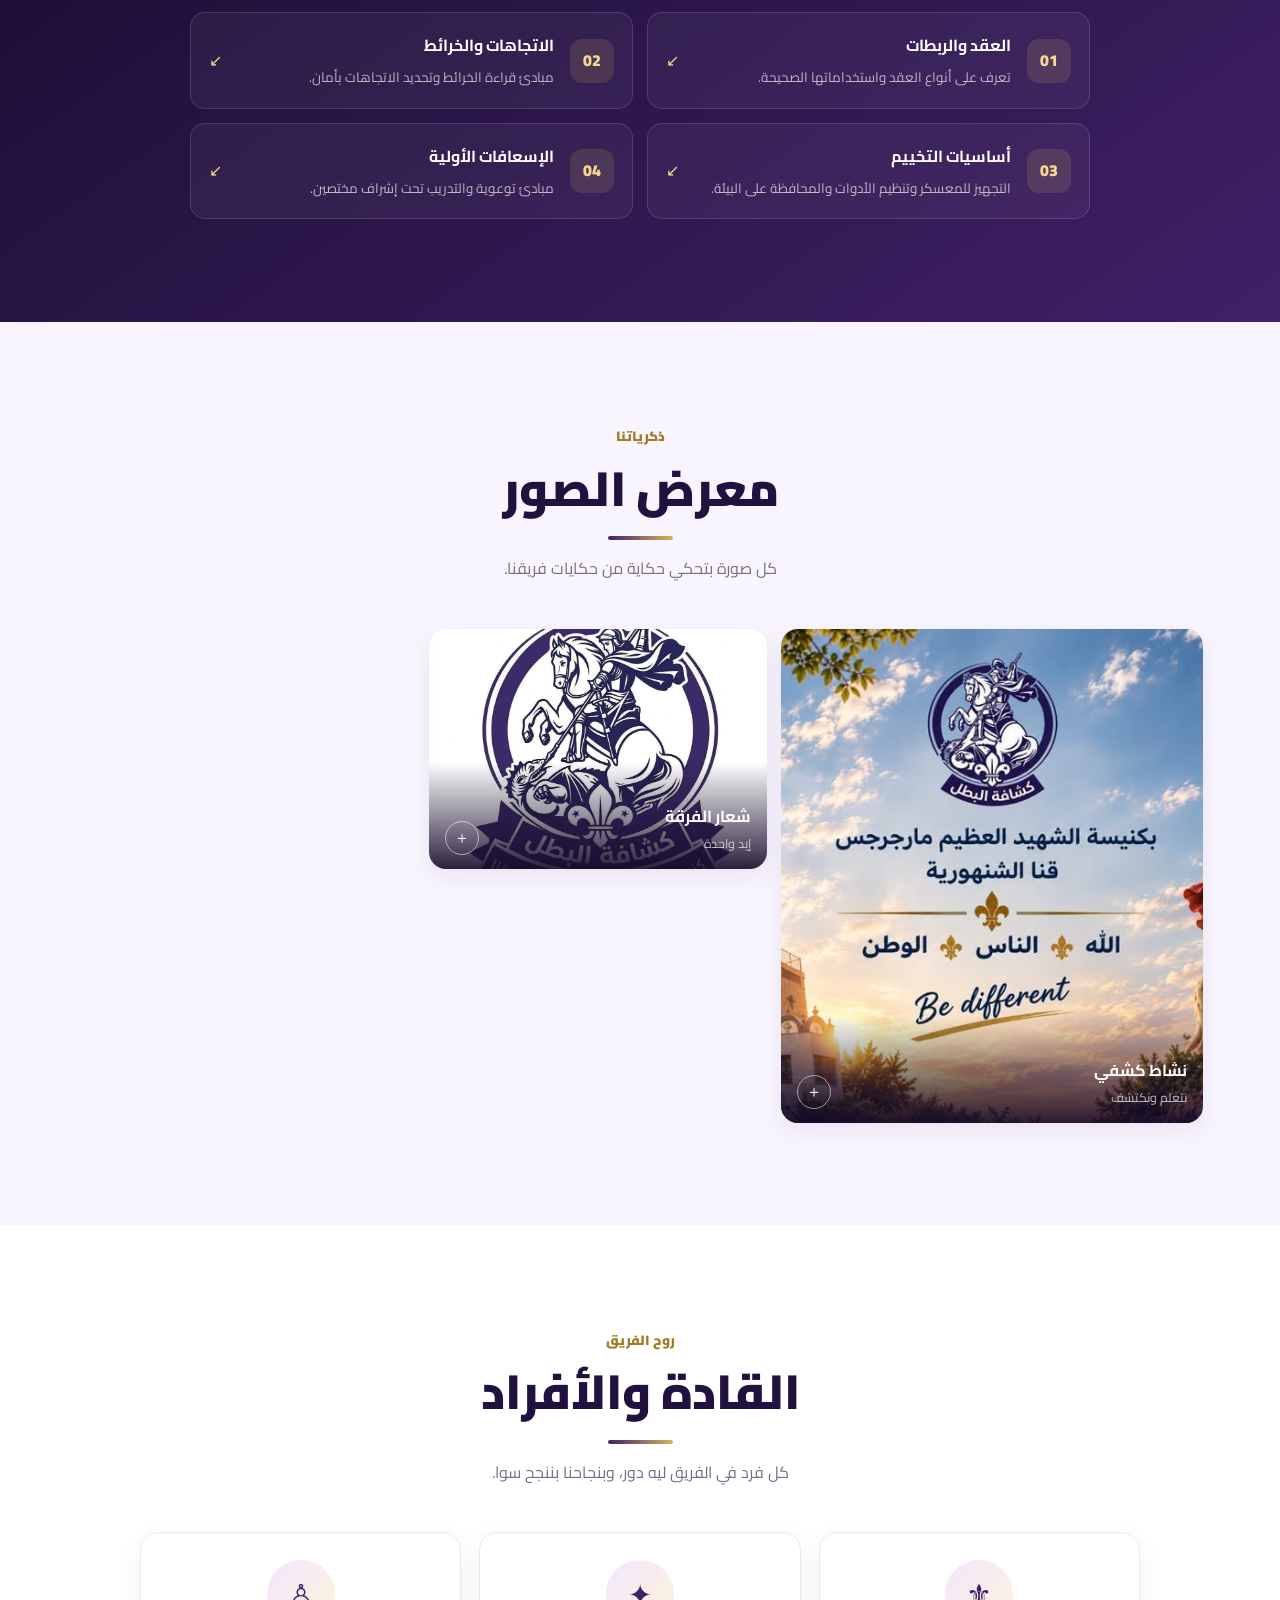
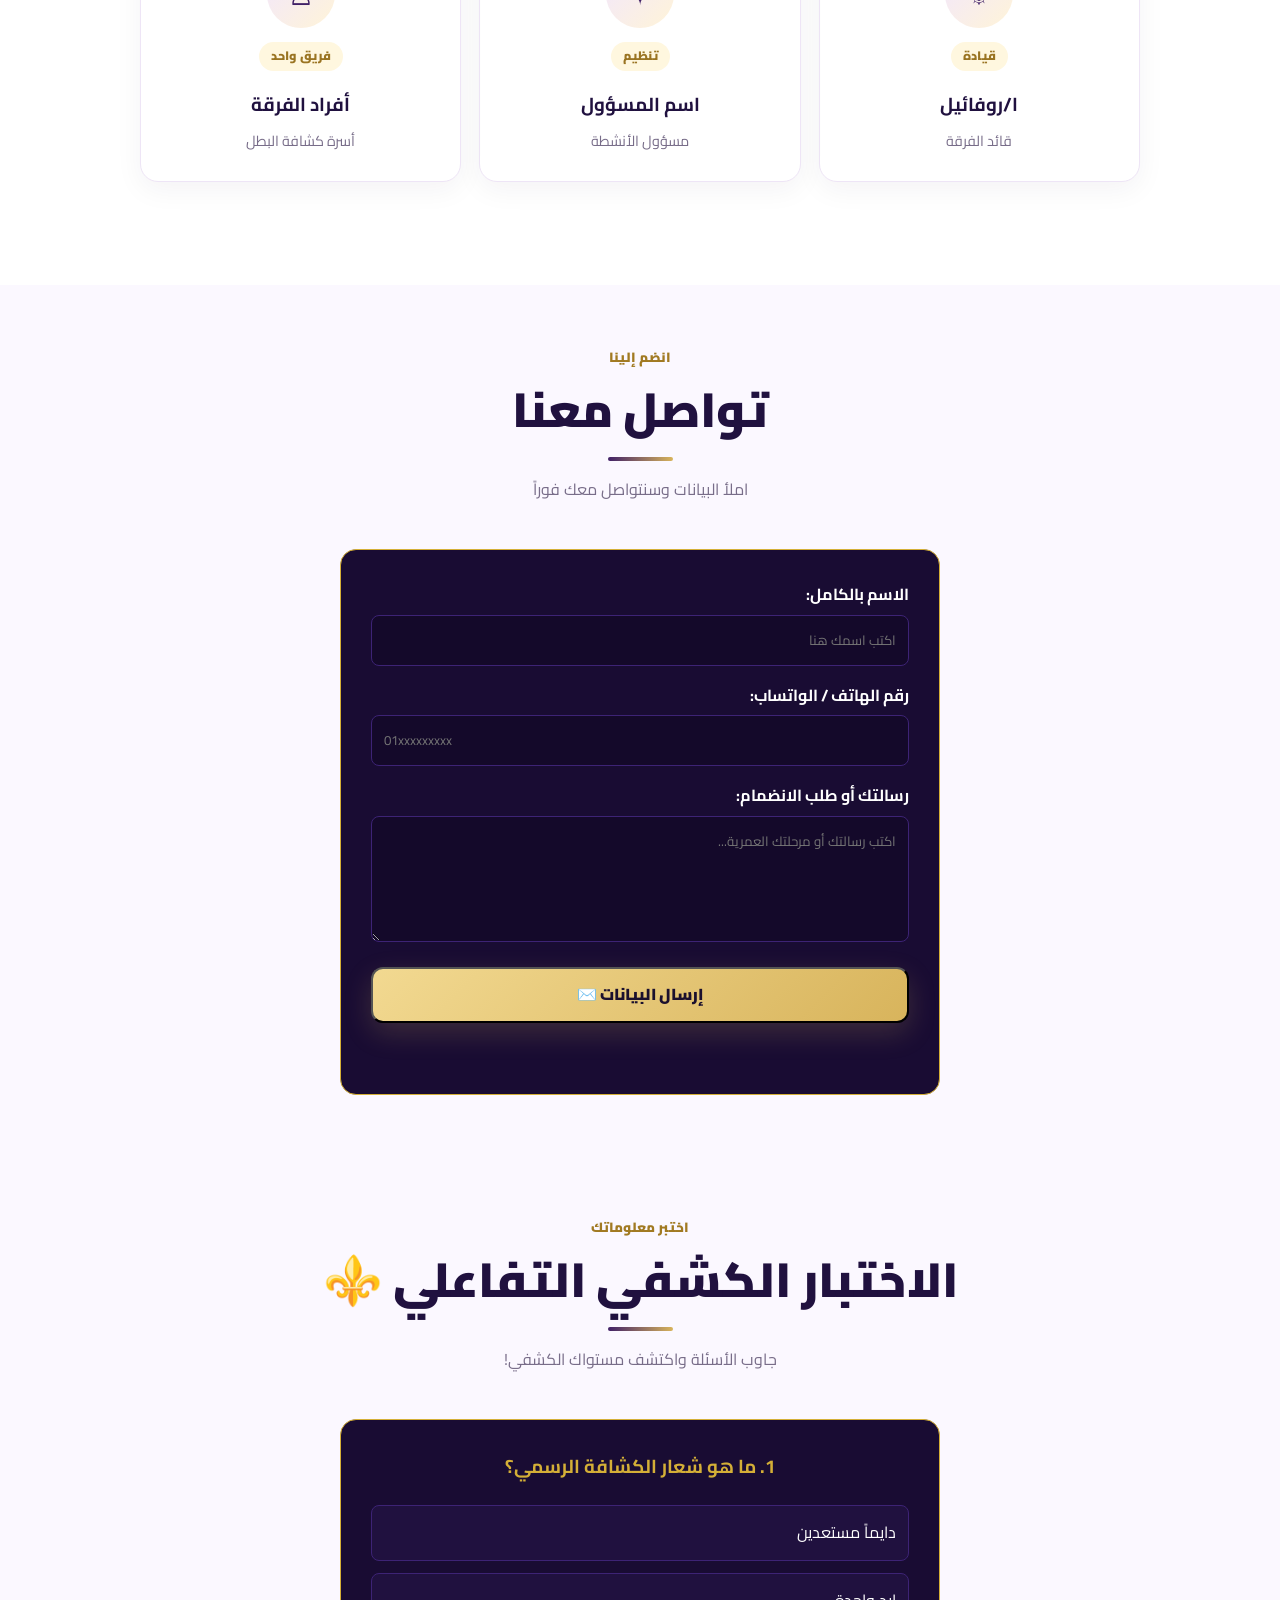
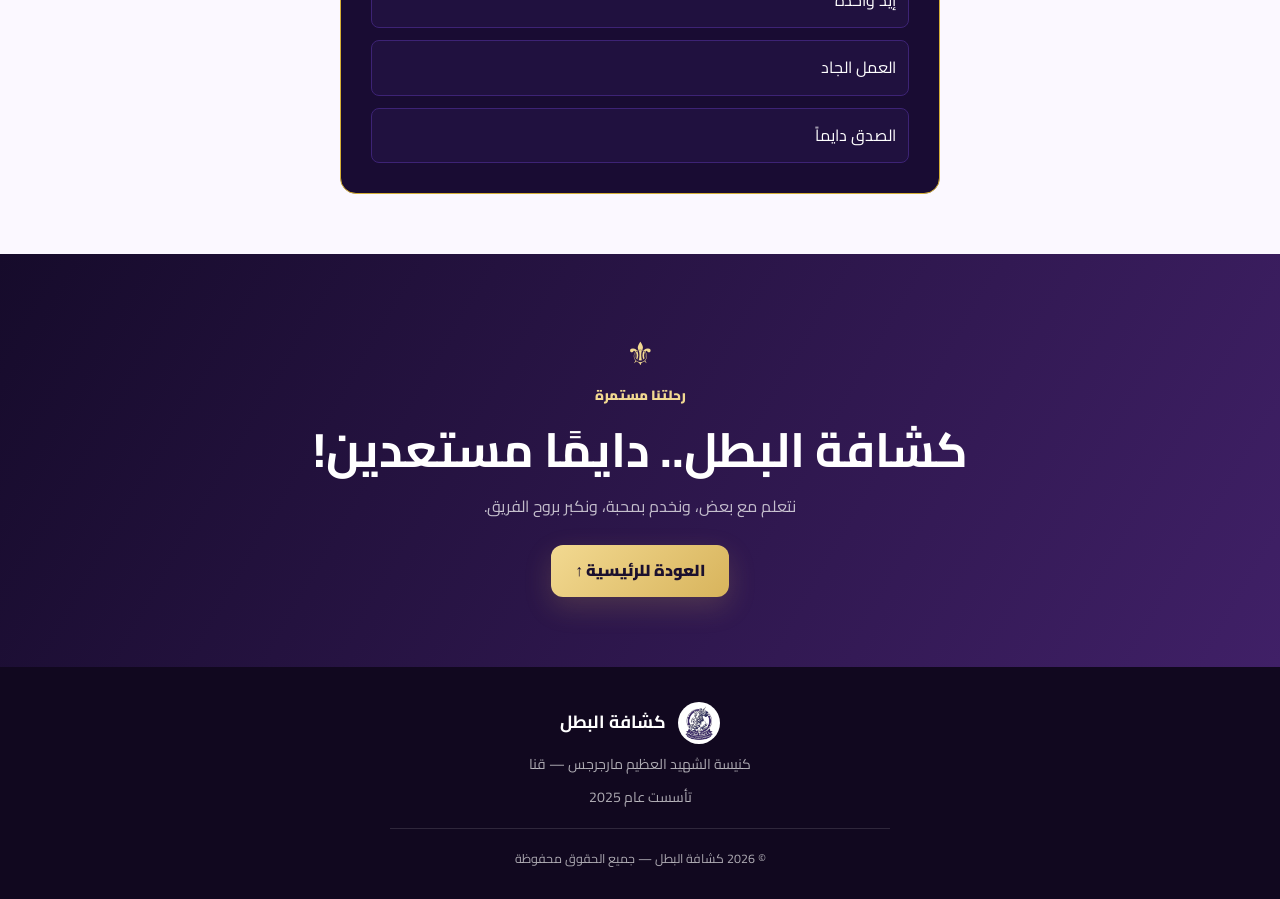
==== commit 7c126465: "Update print statement from 'Hello' to 'Goodbye'" ====
--- a/index.html
+++ b/index.html
@@ -43,6 +43,8 @@
             <a href="#learning" class="nav-link">تعليم الكشافة</a>
             <a href="#gallery" class="nav-link">معرض الصور</a>
             <a href="#leaders" class="nav-link">فريقنا</a>
+            <a href="#contact" class="nav-link">انضم إلينا</a>
+            <a href="#quiz" class="nav-link">الاختبار</a>
         </nav>
     </header>
 
@@ -261,47 +263,24 @@
             </div>
 
             <div class="gallery-grid">
-                <button class="gallery-item gallery-large reveal" type="button" data-image="photos/activity1.jpg"
+                <button class="gallery-item gallery-large reveal" type="button" data-image="background.jpg"
                     aria-label="تكبير صورة نشاط كشفي">
-                    <img src="sactivity1.jpg" alt="نشاط كشفي" loading="lazy">
+                    <img src="background.jpg" alt="نشاط كشفي" loading="lazy">
                     <span class="gallery-caption">
                         <span><strong>نشاط كشفي</strong><small>نتعلم ونكتشف</small></span>
                         <span class="gallery-zoom">＋</span>
                     </span>
                 </button>
 
-                <button class="gallery-item reveal" type="button" data-image="photos/activity2.jpg"
+                <button class="gallery-item reveal" type="button" data-image="logo.jpg"
                     aria-label="تكبير صورة اجتماع الفرقة">
-                    <img src="activity2.jpg" alt="اجتماع الفرقة" loading="lazy">
+                    <img src="logo.jpg" alt="اجتماع الفرقة" loading="lazy">
                     <span class="gallery-caption">
-                        <span><strong>اجتماع الفرقة</strong><small>إيد واحدة</small></span>
+                        <span><strong>شعار الفرقة</strong><small>إيد واحدة</small></span>
                         <span class="gallery-zoom">＋</span>
                     </span>
                 </button>
-
-                <button class="gallery-item reveal" type="button" data-image="photos/camp.jpg"
-                    aria-label="تكبير صورة المعسكر">
-                    <img src="camp.jpg" alt="ذكريات المعسكر" loading="lazy">
-                    <span class="gallery-caption">
-                        <span><strong>ذكريات المعسكر</strong><small>مغامراتنا سوا</small></span>
-                        <span class="gallery-zoom">＋</span>
-                    </span>
-                </button>
-
-                <button class="gallery-item reveal" type="button" data-image="photos/trip.jpg"
-                    aria-label="تكبير صورة الرحلة الكشفية">
-                    <img src="trip.jpg" alt="رحلة كشفية" loading="lazy">
-                    <span class="gallery-caption">
-                        <span><strong>رحلة كشفية</strong><small>ذكريات بتجمعنا</small></span>
-                        <span class="gallery-zoom">＋</span>
-                    </span>
-                </button>
-            </div>
-
-            <p class="gallery-note">
-                ضع صوركم الحقيقية داخل مجلد photos بالأسماء المكتوبة في الكود.
-                لا تنشر صور الأفراد دون الموافقات اللازمة.
-            </p>
+            </div>
         </section>
 
         <!-- القادة والأفراد -->
@@ -334,6 +313,71 @@
                     <h3>أفراد الفرقة</h3>
                     <p>أسرة كشافة البطل</p>
                 </article>
+            </div>
+        </section>
+
+        <!-- قسم التواصل والانضمام المربوط بـ Formspree -->
+        <section class="section contact-section" id="contact" style="padding: 60px 20px; text-align: center;">
+            <div class="section-title reveal">
+                <p class="eyebrow">انضم إلينا</p>
+                <h2>تواصل معنا</h2>
+                <span class="title-line"></span>
+                <p>املأ البيانات وسنتواصل معك فوراً</p>
+            </div>
+
+            <div class="reveal"
+                style="max-width: 600px; margin: 0 auto; background: var(--card-bg, #190c33); padding: 30px; border-radius: 16px; border: 1px solid var(--gold-color, #d4af37);">
+                <form id="contactForm" action="https://formspree.io/f/mdeegvpj" method="POST"
+                    style="display: flex; flex-direction: column; gap: 15px; text-align: right;">
+                    <div style="display: flex; flex-direction: column; gap: 5px;">
+                        <label for="name" style="color: #fff; font-weight: bold;">الاسم بالكامل:</label>
+                        <input type="text" id="name" name="الاسم" required placeholder="اكتب اسمك هنا"
+                            style="padding: 12px; border-radius: 8px; border: 1px solid #3d2375; background: #14092a; color: #fff; font-family: 'Cairo', sans-serif;">
+                    </div>
+                    <div style="display: flex; flex-direction: column; gap: 5px;">
+                        <label for="phone" style="color: #fff; font-weight: bold;">رقم الهاتف / الواتساب:</label>
+                        <input type="tel" id="phone" name="رقم الهاتف" required placeholder="01xxxxxxxxx"
+                            style="padding: 12px; border-radius: 8px; border: 1px solid #3d2375; background: #14092a; color: #fff; font-family: 'Cairo', sans-serif;">
+                    </div>
+                    <div style="display: flex; flex-direction: column; gap: 5px;">
+                        <label for="message" style="color: #fff; font-weight: bold;">رسالتك أو طلب الانضمام:</label>
+                        <textarea id="message" name="الرسالة" rows="4" required
+                            placeholder="اكتب رسالتك أو مرحلتك العمرية..."
+                            style="padding: 12px; border-radius: 8px; border: 1px solid #3d2375; background: #14092a; color: #fff; font-family: 'Cairo', sans-serif;"></textarea>
+                    </div>
+                    <button type="submit" class="btn btn-gold" style="margin-top: 10px; cursor: pointer;">إرسال البيانات
+                        ✉️</button>
+                    <p id="formStatus"
+                        style="margin-top: 10px; font-weight: bold; text-align: center; color: var(--gold-color, #d4af37);">
+                    </p>
+                </form>
+            </div>
+        </section>
+
+        <!-- قسم الاختبار الكشفي التفاعلي (في آخر الصفحة) -->
+        <section class="section quiz-section" id="quiz" style="padding: 60px 20px; text-align: center;">
+            <div class="section-title reveal">
+                <p class="eyebrow">اختبر معلوماتك</p>
+                <h2>الاختبار الكشفي التفاعلي ⚜️</h2>
+                <span class="title-line"></span>
+                <p>جاوب الأسئلة واكتشف مستواك الكشفي!</p>
+            </div>
+
+            <div class="reveal"
+                style="max-width: 600px; margin: 0 auto; background: var(--card-bg, #190c33); padding: 30px; border-radius: 16px; border: 1px solid var(--gold-color, #d4af37); text-align: right;">
+                <div id="quizBox">
+                    <h3 id="questionText" style="color: var(--gold-color, #d4af37); margin-top: 0; text-align: center;">
+                        جاري تحميل السؤال...</h3>
+                    <div id="optionsContainer"
+                        style="display: flex; flex-direction: column; gap: 12px; margin-top: 20px;"></div>
+                    <button id="nextBtn" class="btn btn-gold"
+                        style="margin-top: 20px; display: none; width: 100%;">السؤال التالي ➔</button>
+                </div>
+                <div id="resultBox" style="display: none; text-align: center;">
+                    <h3 id="scoreText" style="color: var(--gold-color, #d4af37); font-size: 1.8rem;"></h3>
+                    <p id="feedbackText" style="font-size: 1.2rem; margin: 15px 0; color: #fff;"></p>
+                    <button onclick="restartQuiz()" class="btn btn-gold">إعادة الاختبار 🔄</button>
+                </div>
             </div>
         </section>
 
@@ -361,21 +405,175 @@
     <!-- عارض الصور -->
     <div class="lightbox" id="lightbox" aria-hidden="true" role="dialog" aria-modal="true" aria-label="عارض الصور">
         <button class="lightbox-close" id="closeLightbox" type="button" aria-label="إغلاق الصورة">×</button>
-
         <button class="lightbox-nav lightbox-prev" id="prevImage" type="button" aria-label="الصورة السابقة">›</button>
-
         <figure class="lightbox-figure">
             <img id="lightboxImage" src="" alt="صورة مكبرة">
             <figcaption id="lightboxCaption"></figcaption>
         </figure>
-
         <button class="lightbox-nav lightbox-next" id="nextImage" type="button" aria-label="الصورة التالية">‹</button>
-
         <p class="lightbox-counter" id="lightboxCounter"></p>
     </div>
 
     <button class="back-to-top" id="backToTop" type="button" aria-label="العودة لأعلى الصفحة">↑</button>
 
+    <!-- أكواد JavaScript للكويز ونموذج التواصل -->
+    <script>
+        const quizData = [
+            {
+                question: "ما هو شعار الكشافة الرسمي؟",
+                options: ["دايماً مستعدين", "إيد واحدة", "العمل الجاد", "الصدق دايماً"],
+                correct: 0
+            },
+            {
+                question: "متى تأسست فرقة كشافة البطل؟",
+                options: ["2020", "2023", "2025", "2026"],
+                correct: 2
+            },
+            {
+                question: "ما هي العقدة الأساسية المستعملة في ربط الحبال؟",
+                options: ["العقدة الأفقية", "العقدة التوتية", "عقدة الصياد", "العقدة الوتدية"],
+                correct: 0
+            }
+        ];
+
+        let currentQuestionIndex = 0;
+        let score = 0;
+
+        const questionText = document.getElementById('questionText');
+        const optionsContainer = document.getElementById('optionsContainer');
+        const nextBtn = document.getElementById('nextBtn');
+        const quizBox = document.getElementById('quizBox');
+        const resultBox = document.getElementById('resultBox');
+        const scoreText = document.getElementById('scoreText');
+        const feedbackText = document.getElementById('feedbackText');
+
+        function loadQuestion() {
+            resetState();
+            let currentQuiz = quizData[currentQuestionIndex];
+            if (questionText) {
+                questionText.innerText = `${currentQuestionIndex + 1}. ${currentQuiz.question}`;
+            }
+
+            currentQuiz.options.forEach((option, index) => {
+                const button = document.createElement('button');
+                button.innerText = option;
+                button.style.padding = "12px";
+                button.style.background = "#20113f";
+                button.style.color = "#fff";
+                button.style.border = "1px solid #3d2375";
+                button.style.borderRadius = "8px";
+                button.style.cursor = "pointer";
+                button.style.fontFamily = "'Cairo', sans-serif";
+                button.style.fontSize = "1rem";
+                button.style.textAlign = "right";
+                button.addEventListener('click', () => selectOption(index, button));
+                optionsContainer.appendChild(button);
+            });
+        }
+
+        function resetState() {
+            if (nextBtn) nextBtn.style.display = 'none';
+            while (optionsContainer && optionsContainer.firstChild) {
+                optionsContainer.removeChild(optionsContainer.firstChild);
+            }
+        }
+
+        function selectOption(selectedIndex, selectedButton) {
+            const correctIndex = quizData[currentQuestionIndex].correct;
+            const buttons = optionsContainer.querySelectorAll('button');
+
+            buttons.forEach((btn, index) => {
+                btn.disabled = true;
+                if (index === correctIndex) {
+                    btn.style.backgroundColor = '#28a745';
+                    btn.style.color = '#fff';
+                }
+            });
+
+            if (selectedIndex === correctIndex) {
+                score++;
+            } else {
+                selectedButton.style.backgroundColor = '#dc3545';
+                selectedButton.style.color = '#fff';
+            }
+
+            if (currentQuestionIndex < quizData.length - 1) {
+                if (nextBtn) nextBtn.style.display = 'block';
+            } else {
+                setTimeout(showResult, 1000);
+            }
+        }
+
+        if (nextBtn) {
+            nextBtn.addEventListener('click', () => {
+                currentQuestionIndex++;
+                loadQuestion();
+            });
+        }
+
+        function showResult() {
+            if (quizBox) quizBox.style.display = 'none';
+            if (resultBox) resultBox.style.display = 'block';
+            if (scoreText) scoreText.innerText = `درجتك هي: ${score} من ${quizData.length}`;
+            if (feedbackText) {
+                if (score === quizData.length) {
+                    feedbackText.innerText = "ممتاز! أنت كشاف بطل حقيقي ⚜️";
+                } else {
+                    feedbackText.innerText = "محاولة جيدة، راجع دروس الكشافة وجرب مرة أخرى!";
+                }
+            }
+        }
+
+        function restartQuiz() {
+            currentQuestionIndex = 0;
+            score = 0;
+            if (resultBox) resultBox.style.display = 'none';
+            if (quizBox) quizBox.style.display = 'block';
+            loadQuestion();
+        }
+
+        if (questionText) {
+            loadQuestion();
+        }
+
+        // معالجة إرسال النموذج عبر Formspree
+        const contactForm = document.getElementById('contactForm');
+        const formStatus = document.getElementById('formStatus');
+
+        if (contactForm) {
+            contactForm.addEventListener('submit', async function (event) {
+                event.preventDefault();
+                const data = new FormData(event.target);
+                if (formStatus) formStatus.innerText = "جاري الإرسال...";
+
+                try {
+                    const response = await fetch(event.target.action, {
+                        method: contactForm.method,
+                        body: data,
+                        headers: {'Accept': 'application/json'}
+                    });
+
+                    if (response.ok) {
+                        if (formStatus) {
+                            formStatus.innerText = "تم إرسال بياناتك بنجاح! سنتواصل معك قريباً ⚜️";
+                            formStatus.style.color = "#28a745";
+                        }
+                        contactForm.reset();
+                    } else {
+                        if (formStatus) {
+                            formStatus.innerText = "عذراً، حدثت مشكلة أثناء الإرسال.";
+                            formStatus.style.color = "#dc3545";
+                        }
+                    }
+                } catch (error) {
+                    if (formStatus) {
+                        formStatus.innerText = "حدث خطأ في الشبكة، حاول مرة أخرى.";
+                        formStatus.style.color = "#dc3545";
+                    }
+                }
+            });
+        }
+    </script>
 </body>
 
-</html>+</html>
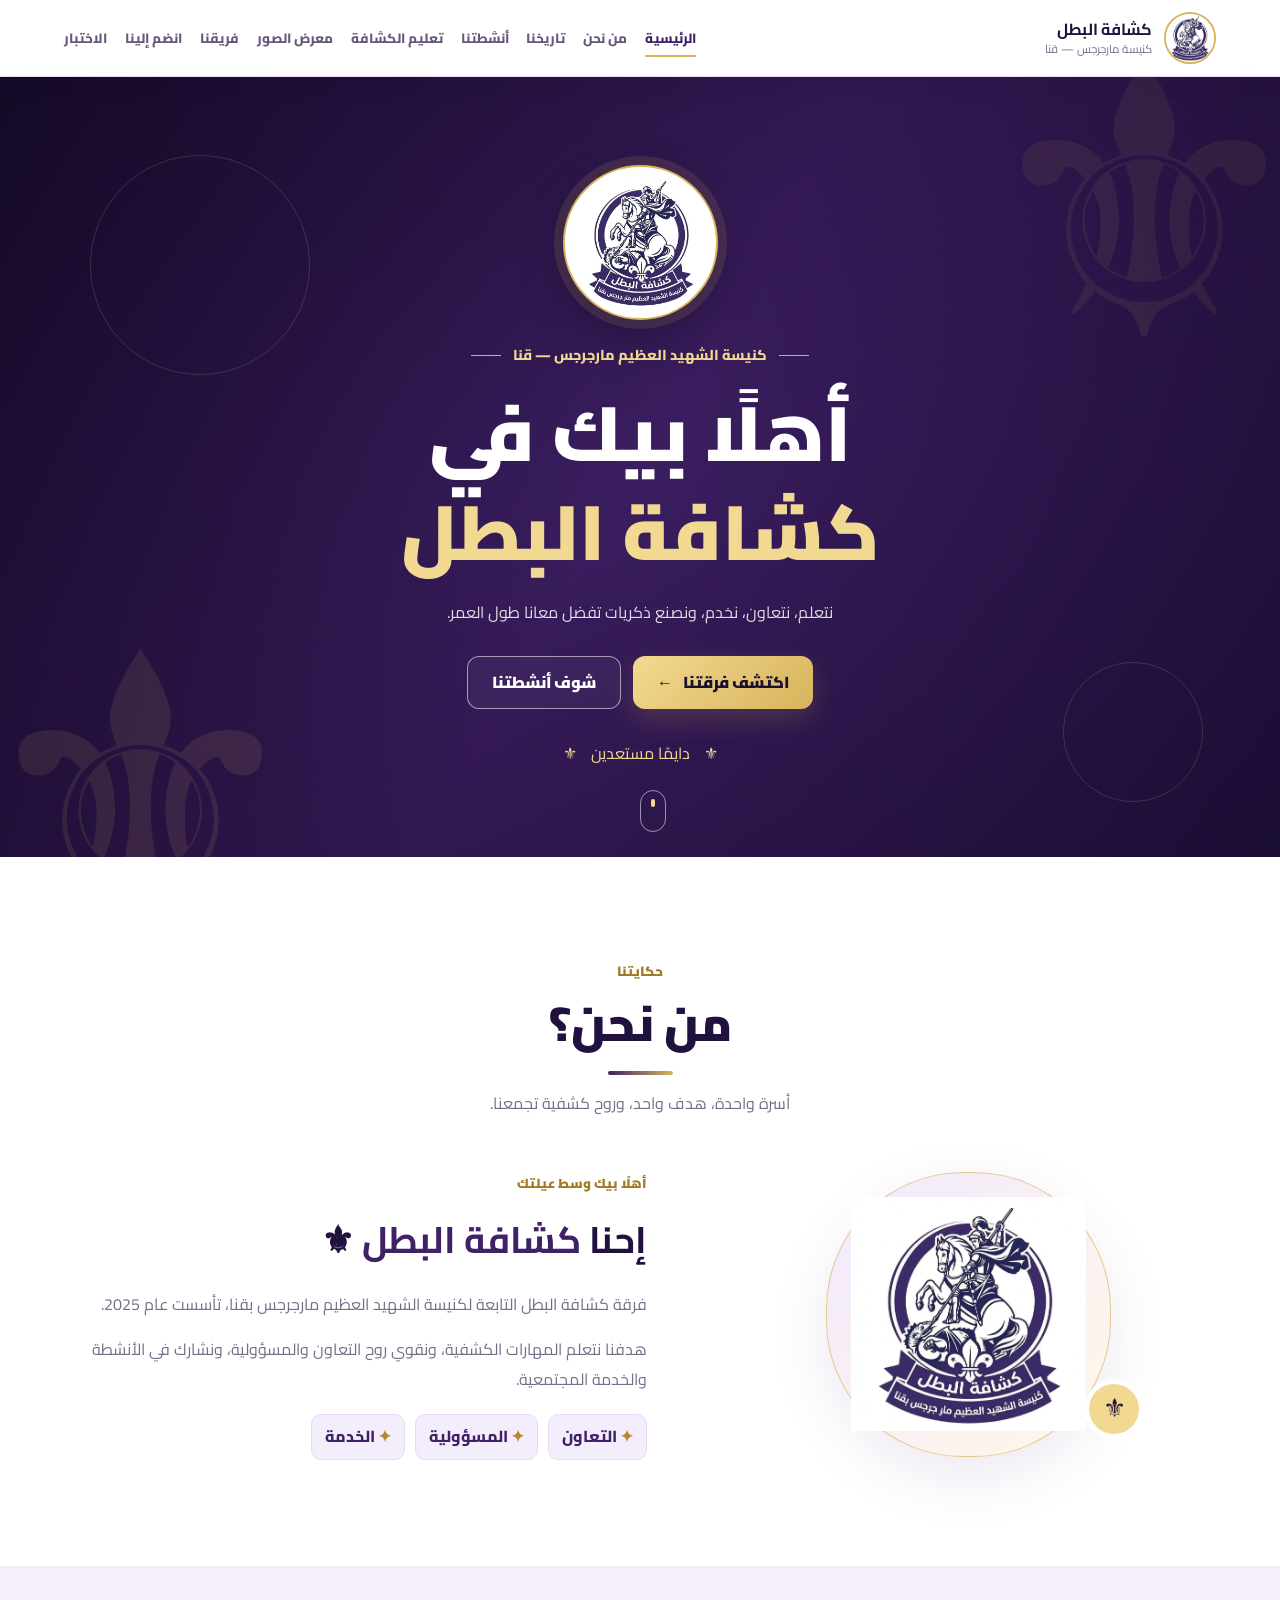
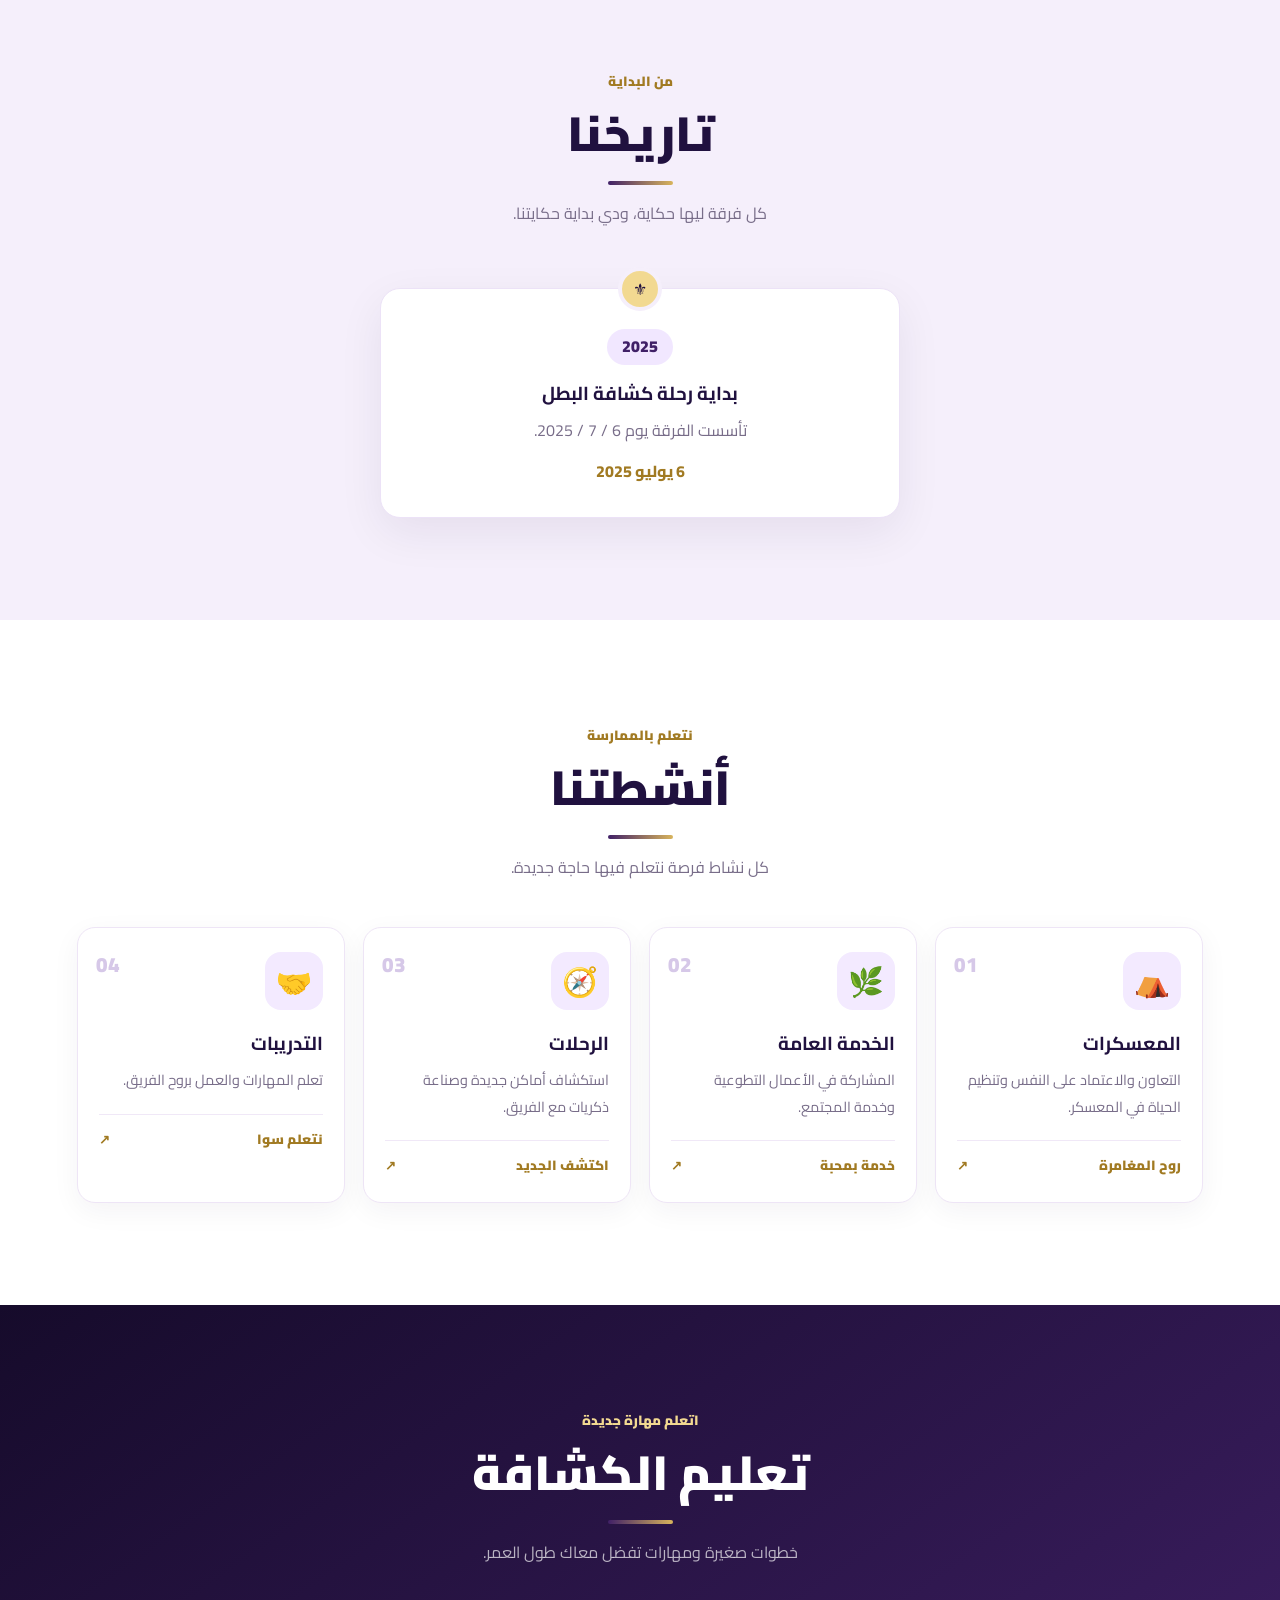
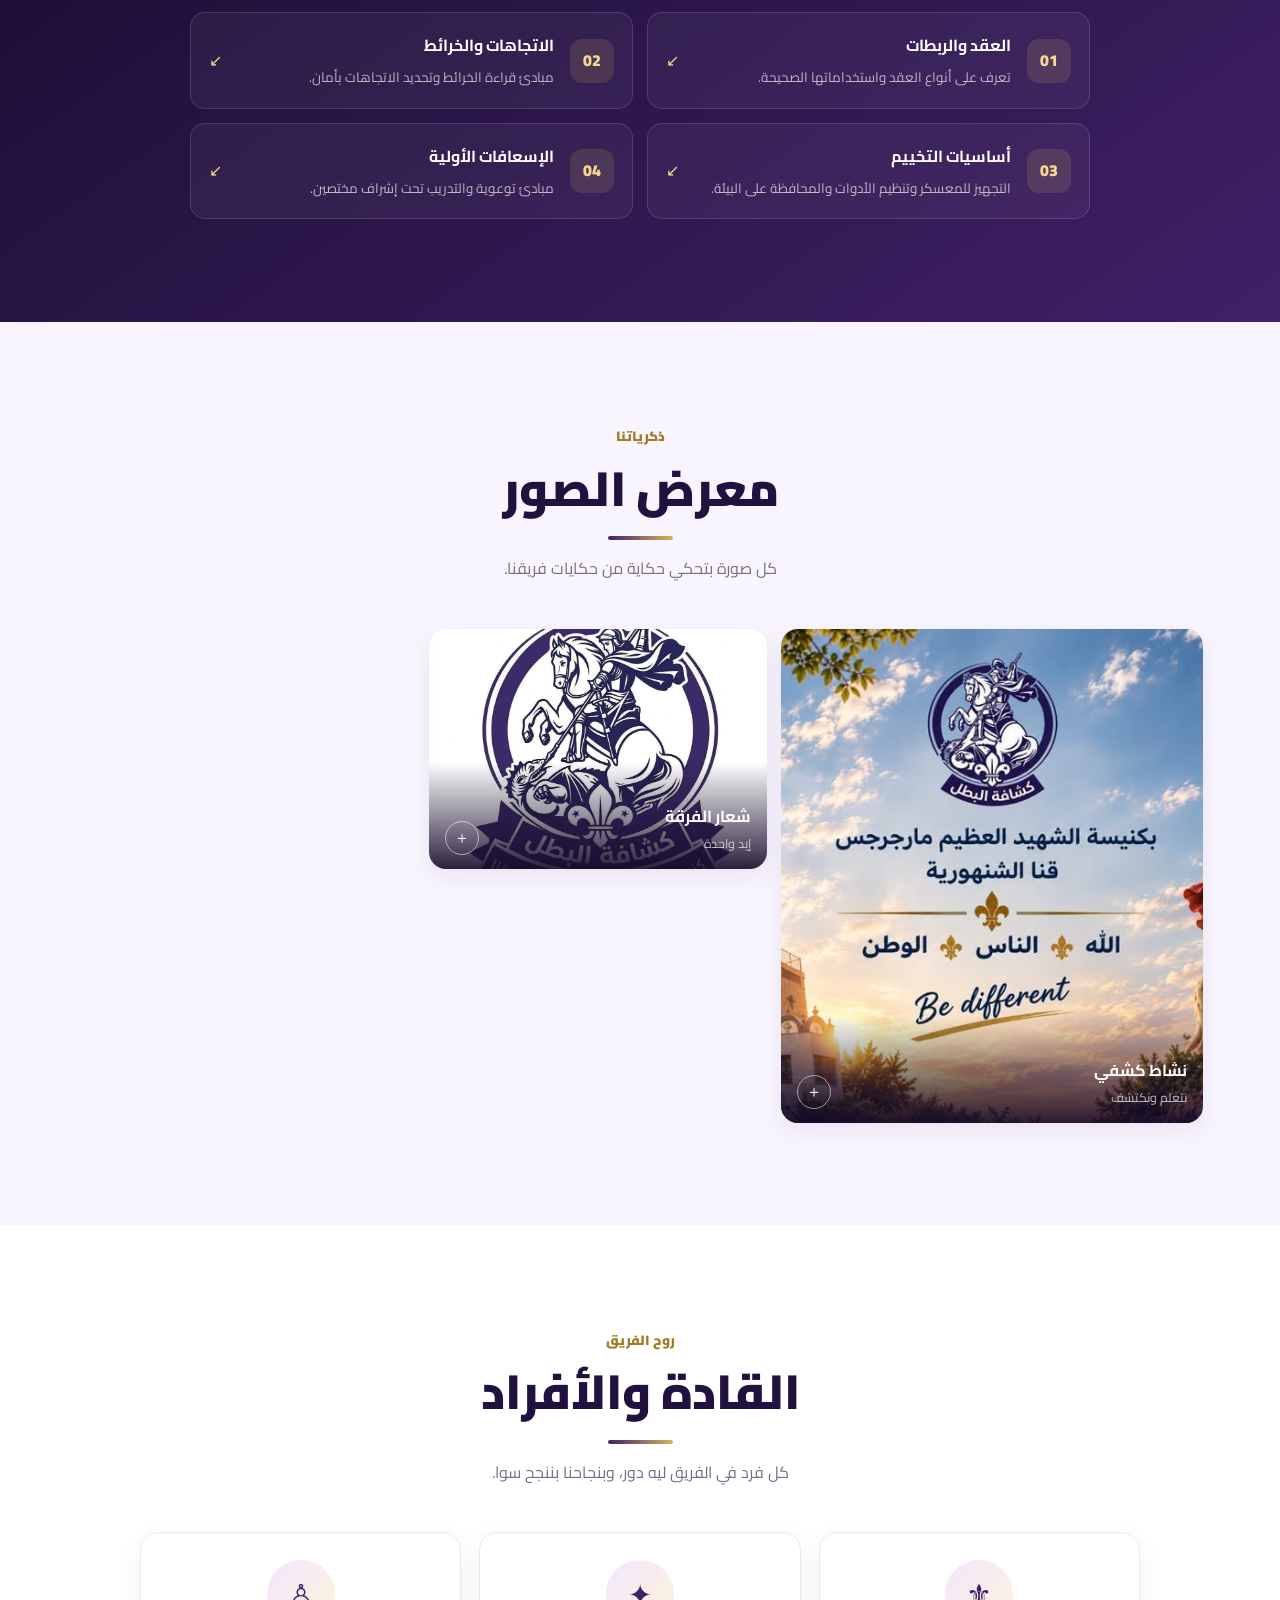
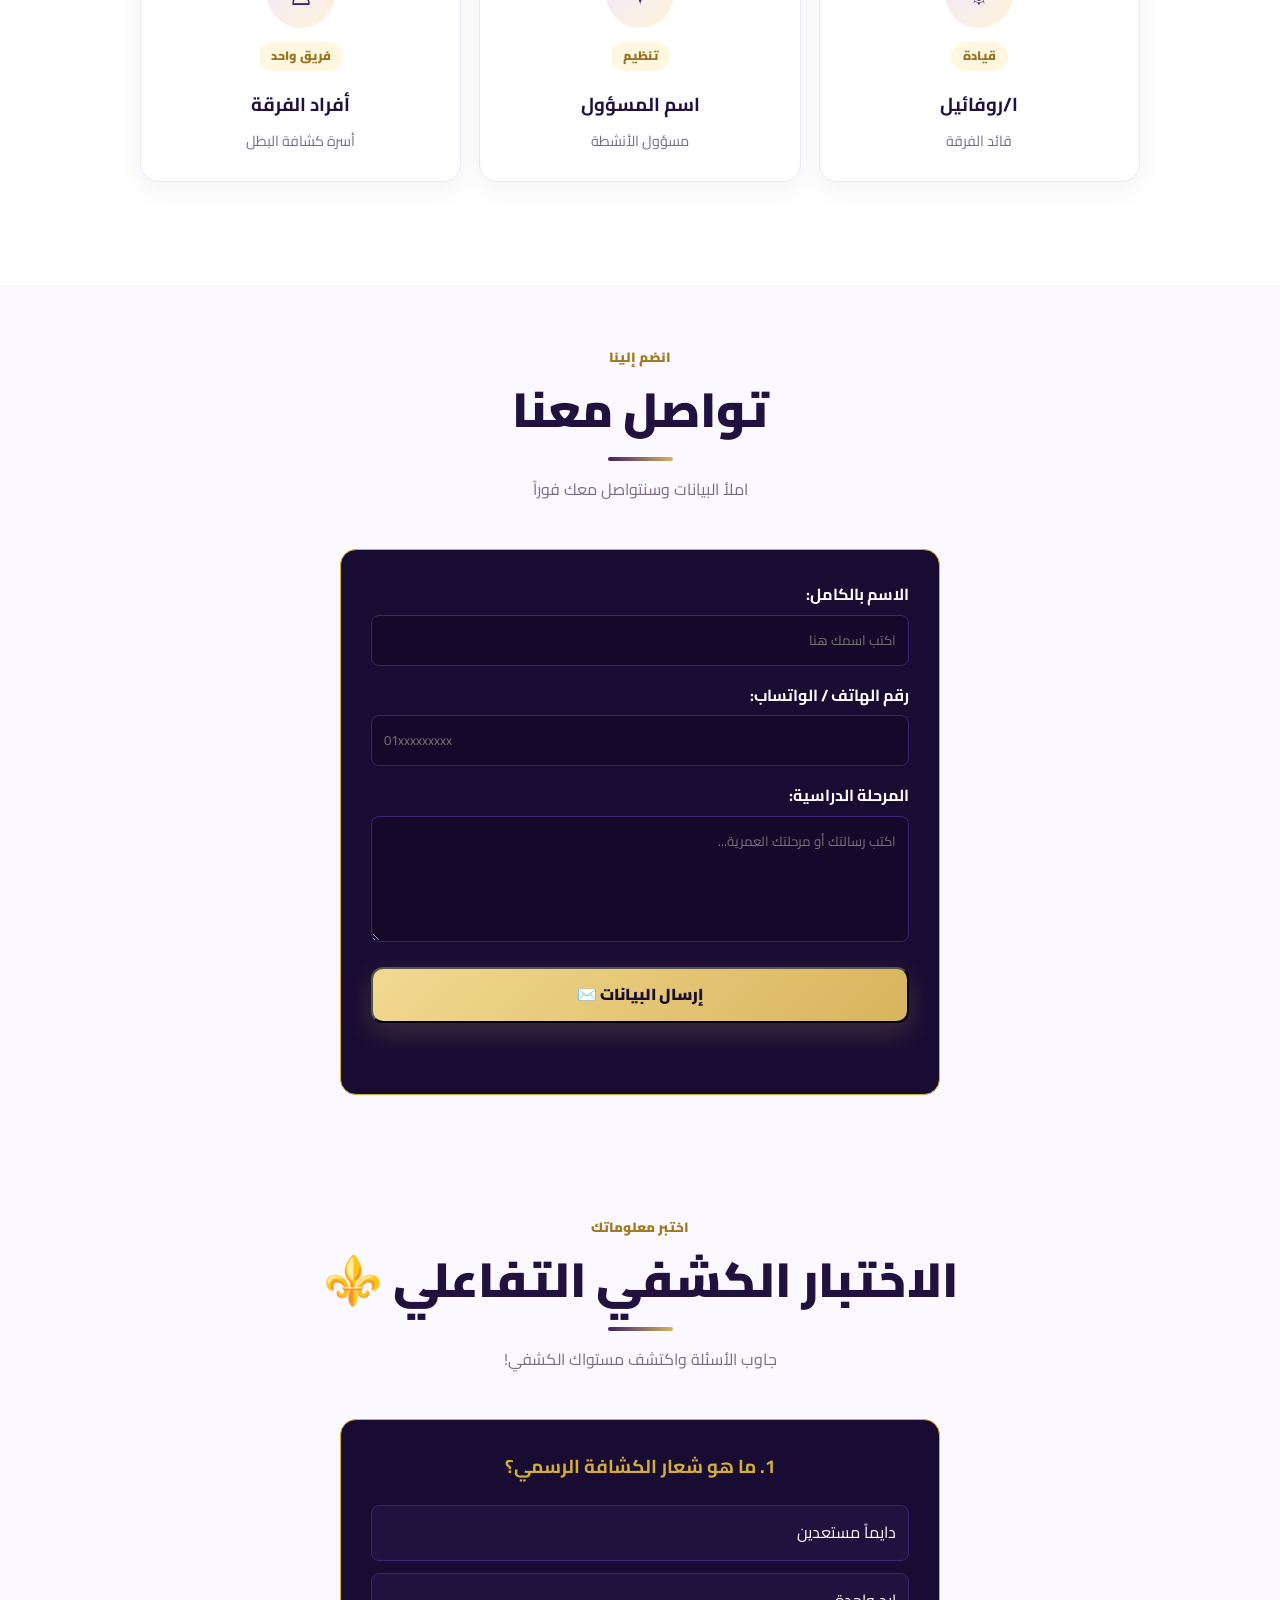
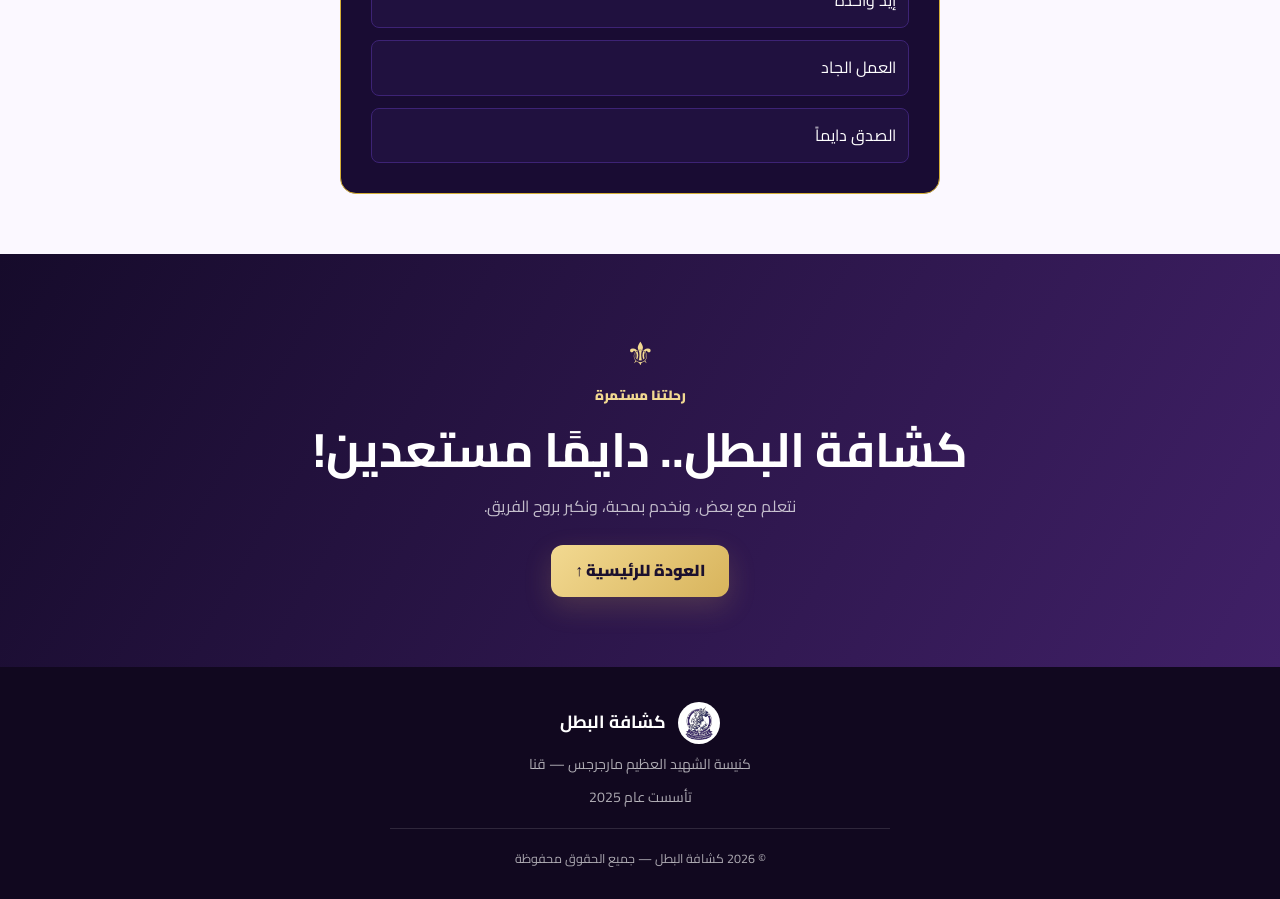
==== commit 6e577326: "Update index.html" ====
--- a/index.html
+++ b/index.html
@@ -316,7 +316,7 @@
             </div>
         </section>
 
-        <!-- قسم التواصل والانضمام المربوط بـ Formspree -->
+        <!-- قسم التواصل والانضمام المربوط بـ Formspree الخاص بك -->
         <section class="section contact-section" id="contact" style="padding: 60px 20px; text-align: center;">
             <div class="section-title reveal">
                 <p class="eyebrow">انضم إلينا</p>
@@ -325,36 +325,27 @@
                 <p>املأ البيانات وسنتواصل معك فوراً</p>
             </div>
 
-            <div class="reveal"
-                style="max-width: 600px; margin: 0 auto; background: var(--card-bg, #190c33); padding: 30px; border-radius: 16px; border: 1px solid var(--gold-color, #d4af37);">
-                <form id="contactForm" action="https://formspree.io/f/mdeegvpj" method="POST"
-                    style="display: flex; flex-direction: column; gap: 15px; text-align: right;">
+            <div class="reveal" style="max-width: 600px; margin: 0 auto; background: var(--card-bg, #190c33); padding: 30px; border-radius: 16px; border: 1px solid var(--gold-color, #d4af37);">
+                <form id="contactForm" action="https://formspree.io/f/mdeegvpj" method="POST" style="display: flex; flex-direction: column; gap: 15px; text-align: right;">
                     <div style="display: flex; flex-direction: column; gap: 5px;">
                         <label for="name" style="color: #fff; font-weight: bold;">الاسم بالكامل:</label>
-                        <input type="text" id="name" name="الاسم" required placeholder="اكتب اسمك هنا"
-                            style="padding: 12px; border-radius: 8px; border: 1px solid #3d2375; background: #14092a; color: #fff; font-family: 'Cairo', sans-serif;">
+                        <input type="text" id="name" name="الاسم" required placeholder="اكتب اسمك هنا" style="padding: 12px; border-radius: 8px; border: 1px solid #3d2375; background: #14092a; color: #fff; font-family: 'Cairo', sans-serif;">
                     </div>
                     <div style="display: flex; flex-direction: column; gap: 5px;">
                         <label for="phone" style="color: #fff; font-weight: bold;">رقم الهاتف / الواتساب:</label>
-                        <input type="tel" id="phone" name="رقم الهاتف" required placeholder="01xxxxxxxxx"
-                            style="padding: 12px; border-radius: 8px; border: 1px solid #3d2375; background: #14092a; color: #fff; font-family: 'Cairo', sans-serif;">
+                        <input type="tel" id="phone" name="رقم الهاتف" required placeholder="01xxxxxxxxx" style="padding: 12px; border-radius: 8px; border: 1px solid #3d2375; background: #14092a; color: #fff; font-family: 'Cairo', sans-serif;">
                     </div>
                     <div style="display: flex; flex-direction: column; gap: 5px;">
-                        <label for="message" style="color: #fff; font-weight: bold;">رسالتك أو طلب الانضمام:</label>
-                        <textarea id="message" name="الرسالة" rows="4" required
-                            placeholder="اكتب رسالتك أو مرحلتك العمرية..."
-                            style="padding: 12px; border-radius: 8px; border: 1px solid #3d2375; background: #14092a; color: #fff; font-family: 'Cairo', sans-serif;"></textarea>
-                    </div>
-                    <button type="submit" class="btn btn-gold" style="margin-top: 10px; cursor: pointer;">إرسال البيانات
-                        ✉️</button>
-                    <p id="formStatus"
-                        style="margin-top: 10px; font-weight: bold; text-align: center; color: var(--gold-color, #d4af37);">
-                    </p>
+                        <label for="message" style="color: #fff; font-weight: bold;">المرحلة الدراسية:</label>
+                        <textarea id="message" name="الرسالة" rows="4" required placeholder="اكتب رسالتك أو مرحلتك العمرية..." style="padding: 12px; border-radius: 8px; border: 1px solid #3d2375; background: #14092a; color: #fff; font-family: 'Cairo', sans-serif;"></textarea>
+                    </div>
+                    <button type="submit" class="btn btn-gold" style="margin-top: 10px; cursor: pointer;">إرسال البيانات ✉️</button>
+                    <p id="formStatus" style="margin-top: 10px; font-weight: bold; text-align: center; color: var(--gold-color, #d4af37);"></p>
                 </form>
             </div>
         </section>
 
-        <!-- قسم الاختبار الكشفي التفاعلي (في آخر الصفحة) -->
+        <!-- قسم الاختبار الكشفي التفاعلي -->
         <section class="section quiz-section" id="quiz" style="padding: 60px 20px; text-align: center;">
             <div class="section-title reveal">
                 <p class="eyebrow">اختبر معلوماتك</p>
@@ -363,15 +354,11 @@
                 <p>جاوب الأسئلة واكتشف مستواك الكشفي!</p>
             </div>
 
-            <div class="reveal"
-                style="max-width: 600px; margin: 0 auto; background: var(--card-bg, #190c33); padding: 30px; border-radius: 16px; border: 1px solid var(--gold-color, #d4af37); text-align: right;">
+            <div class="reveal" style="max-width: 600px; margin: 0 auto; background: var(--card-bg, #190c33); padding: 30px; border-radius: 16px; border: 1px solid var(--gold-color, #d4af37); text-align: right;">
                 <div id="quizBox">
-                    <h3 id="questionText" style="color: var(--gold-color, #d4af37); margin-top: 0; text-align: center;">
-                        جاري تحميل السؤال...</h3>
-                    <div id="optionsContainer"
-                        style="display: flex; flex-direction: column; gap: 12px; margin-top: 20px;"></div>
-                    <button id="nextBtn" class="btn btn-gold"
-                        style="margin-top: 20px; display: none; width: 100%;">السؤال التالي ➔</button>
+                    <h3 id="questionText" style="color: var(--gold-color, #d4af37); margin-top: 0; text-align: center;">جاري تحميل السؤال...</h3>
+                    <div id="optionsContainer" style="display: flex; flex-direction: column; gap: 12px; margin-top: 20px;"></div>
+                    <button id="nextBtn" class="btn btn-gold" style="margin-top: 20px; display: none; width: 100%;">السؤال التالي ➔</button>
                 </div>
                 <div id="resultBox" style="display: none; text-align: center;">
                     <h3 id="scoreText" style="color: var(--gold-color, #d4af37); font-size: 1.8rem;"></h3>
@@ -416,7 +403,7 @@
 
     <button class="back-to-top" id="backToTop" type="button" aria-label="العودة لأعلى الصفحة">↑</button>
 
-    <!-- أكواد JavaScript للكويز ونموذج التواصل -->
+    <!-- JavaScript للكويز والنموذج -->
     <script>
         const quizData = [
             {
@@ -481,7 +468,7 @@
         function selectOption(selectedIndex, selectedButton) {
             const correctIndex = quizData[currentQuestionIndex].correct;
             const buttons = optionsContainer.querySelectorAll('button');
-
+            
             buttons.forEach((btn, index) => {
                 btn.disabled = true;
                 if (index === correctIndex) {
@@ -541,7 +528,7 @@
         const formStatus = document.getElementById('formStatus');
 
         if (contactForm) {
-            contactForm.addEventListener('submit', async function (event) {
+            contactForm.addEventListener('submit', async function(event) {
                 event.preventDefault();
                 const data = new FormData(event.target);
                 if (formStatus) formStatus.innerText = "جاري الإرسال...";
@@ -550,7 +537,7 @@
                     const response = await fetch(event.target.action, {
                         method: contactForm.method,
                         body: data,
-                        headers: {'Accept': 'application/json'}
+                        headers: { 'Accept': 'application/json' }
                     });
 
                     if (response.ok) {
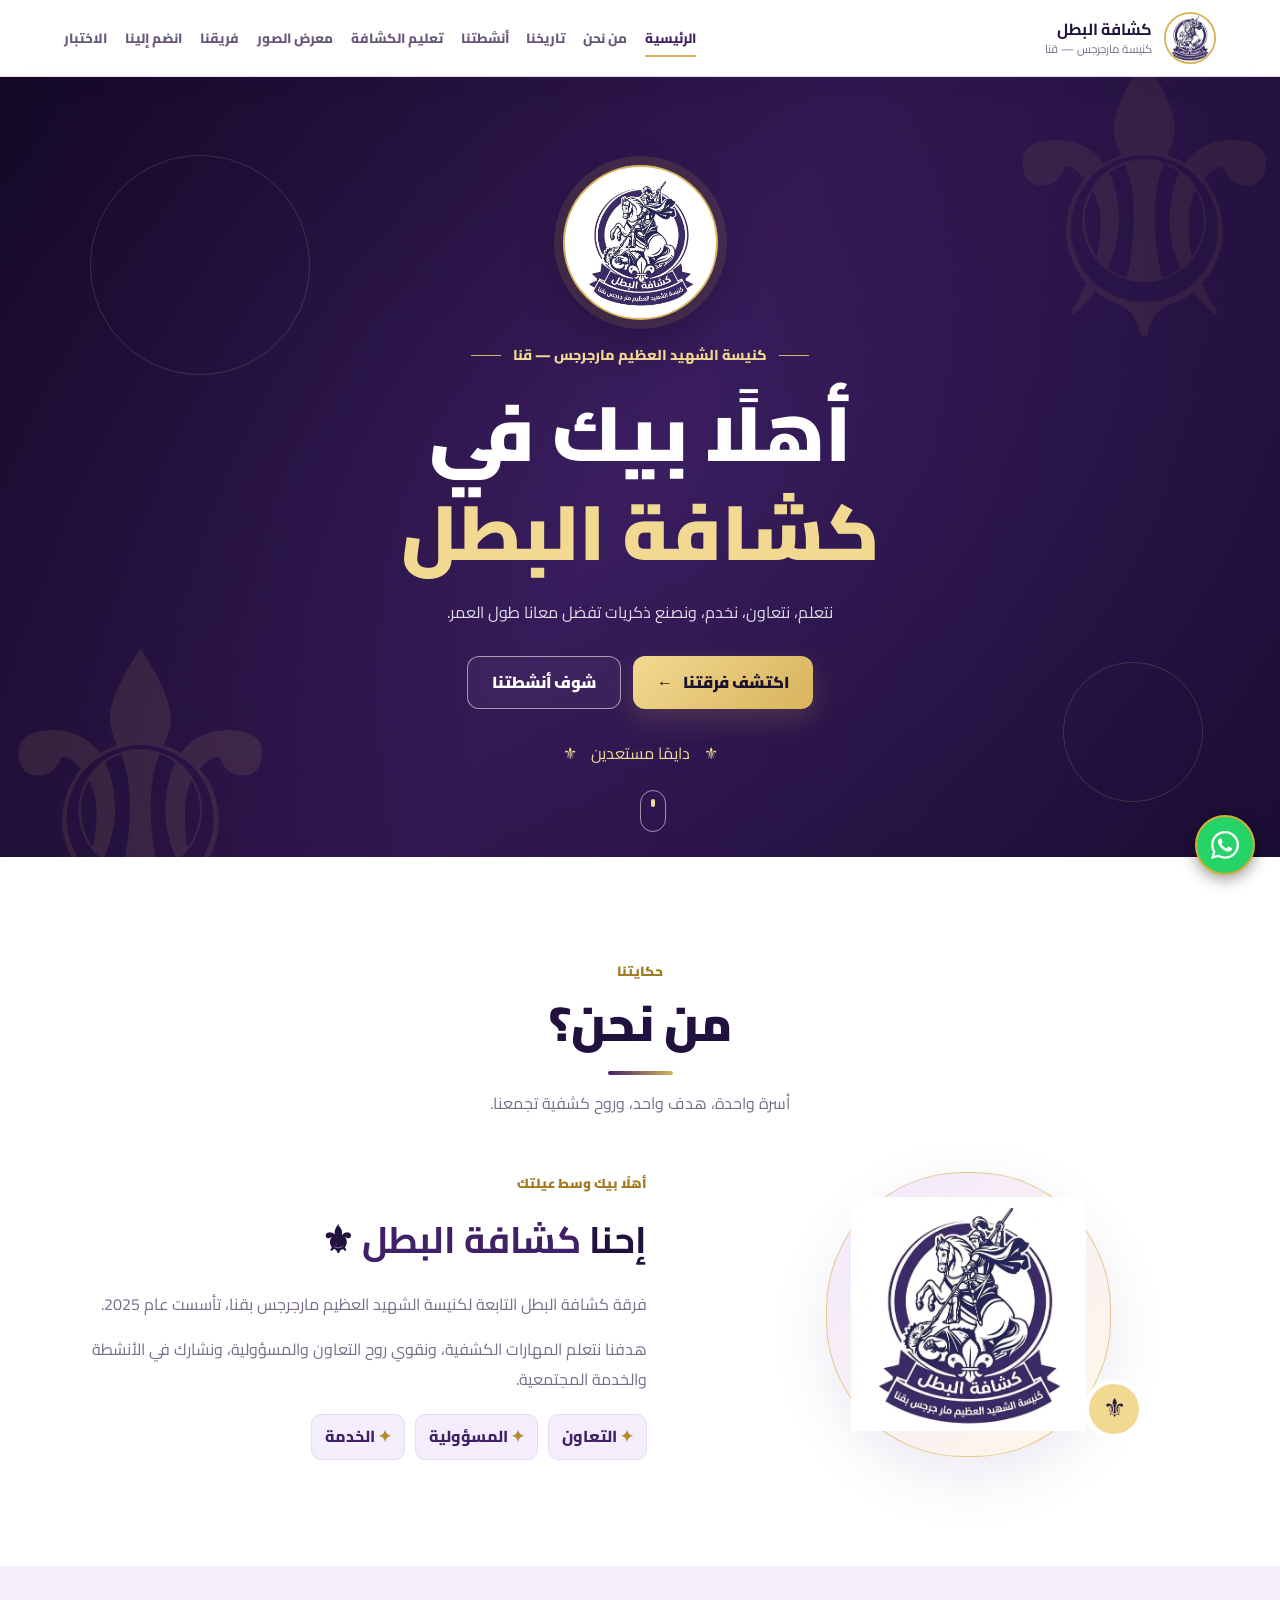
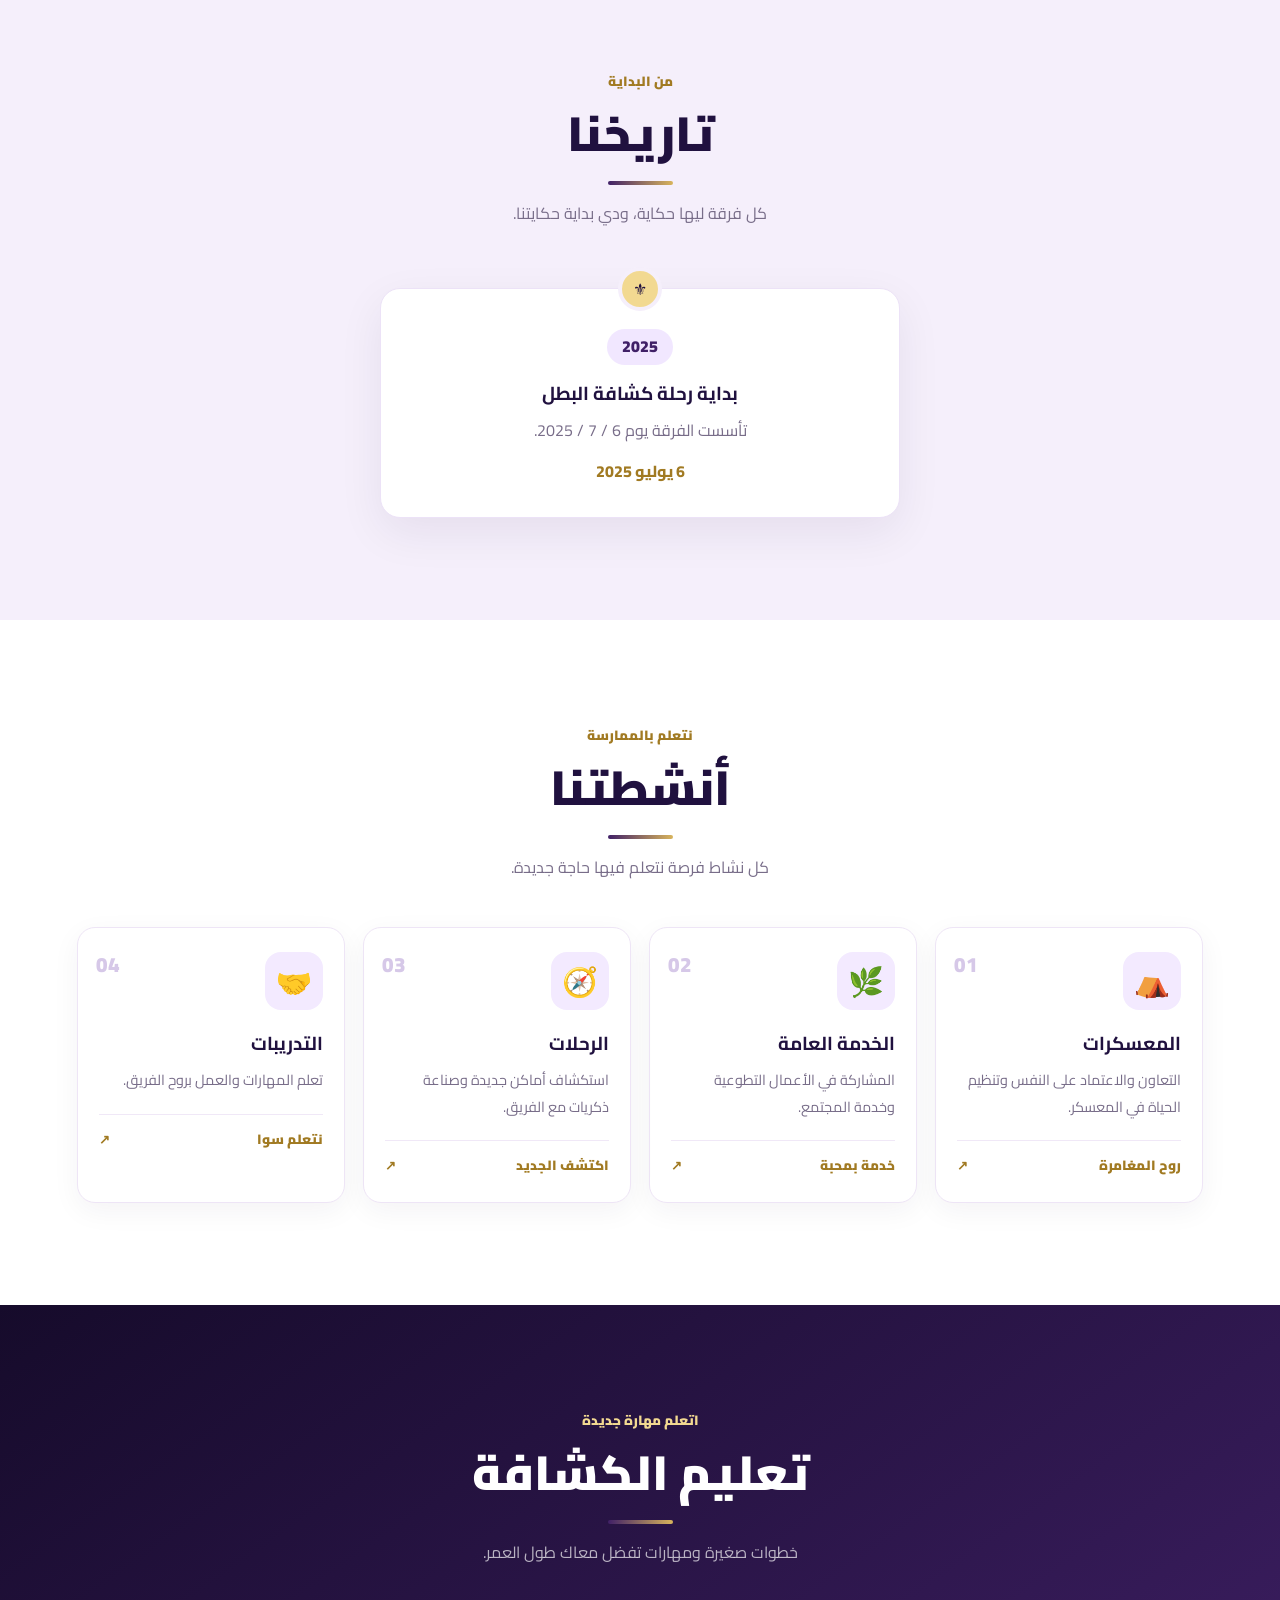
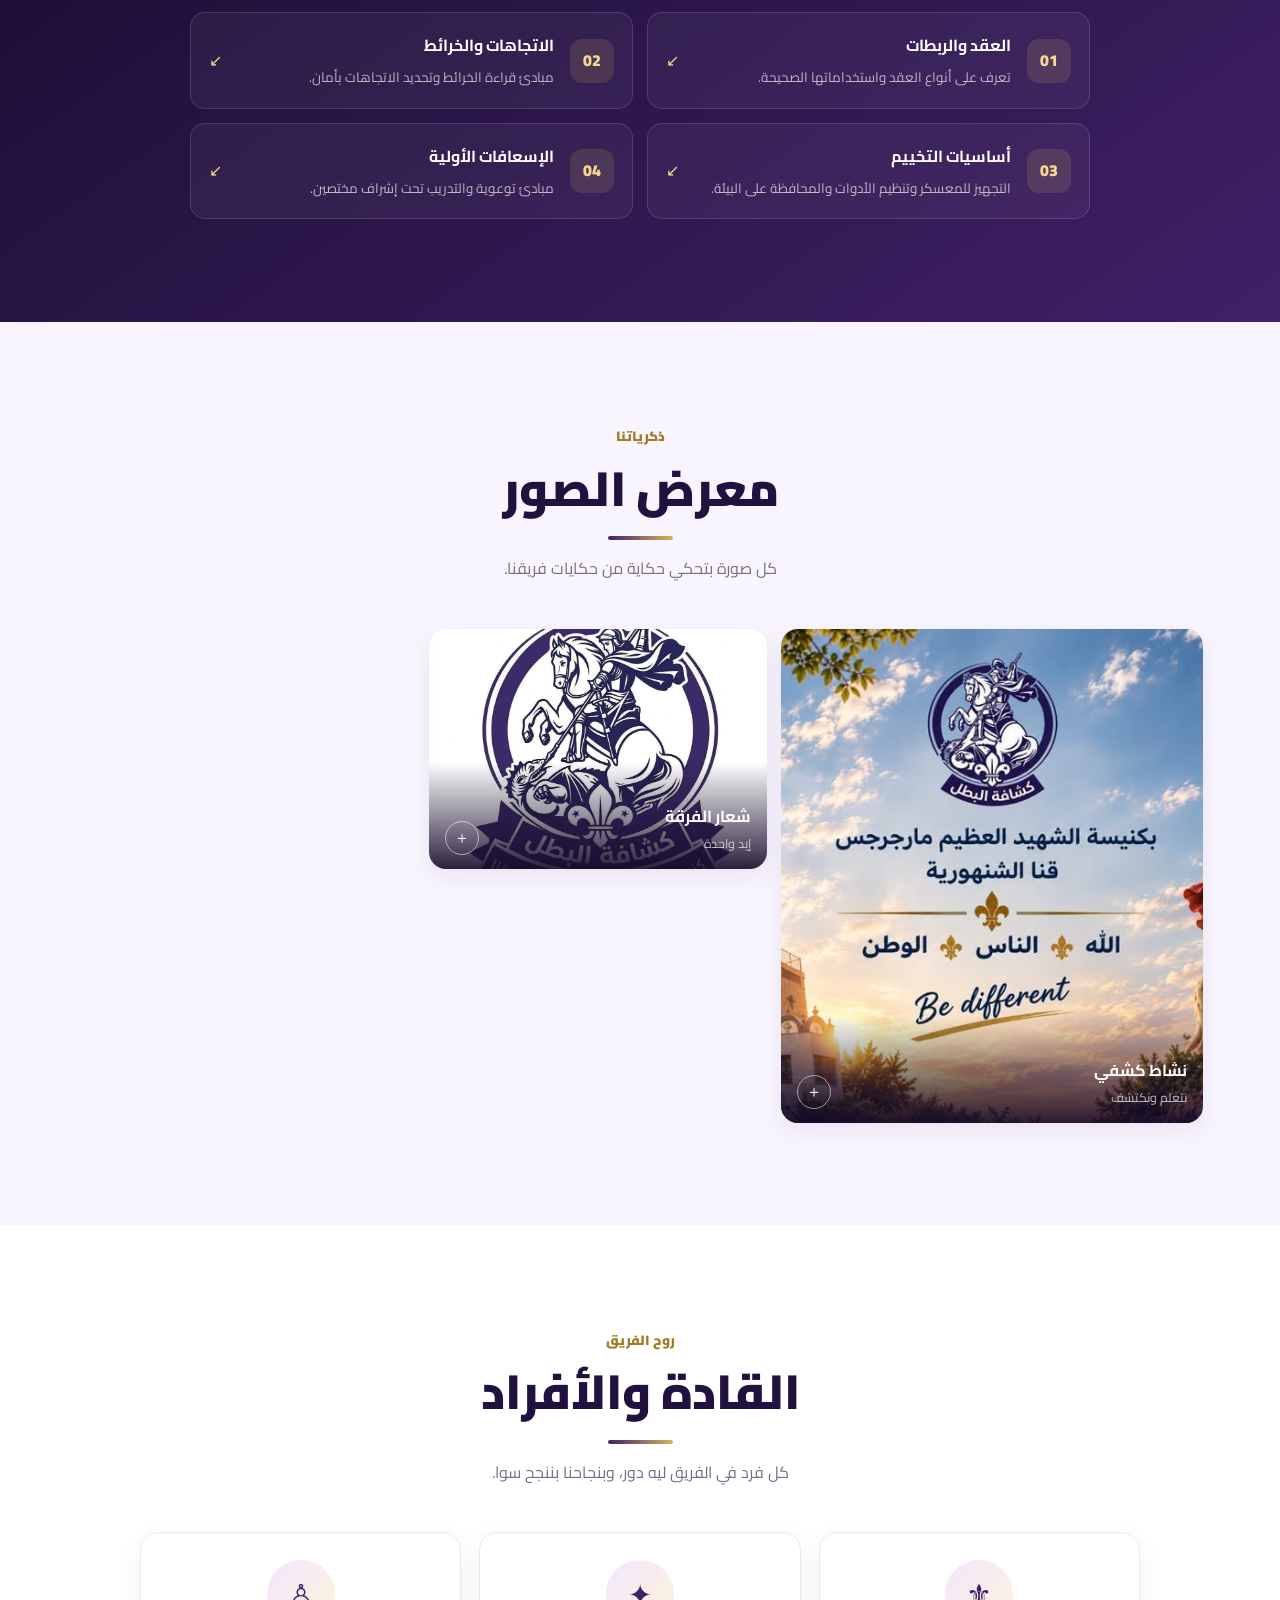
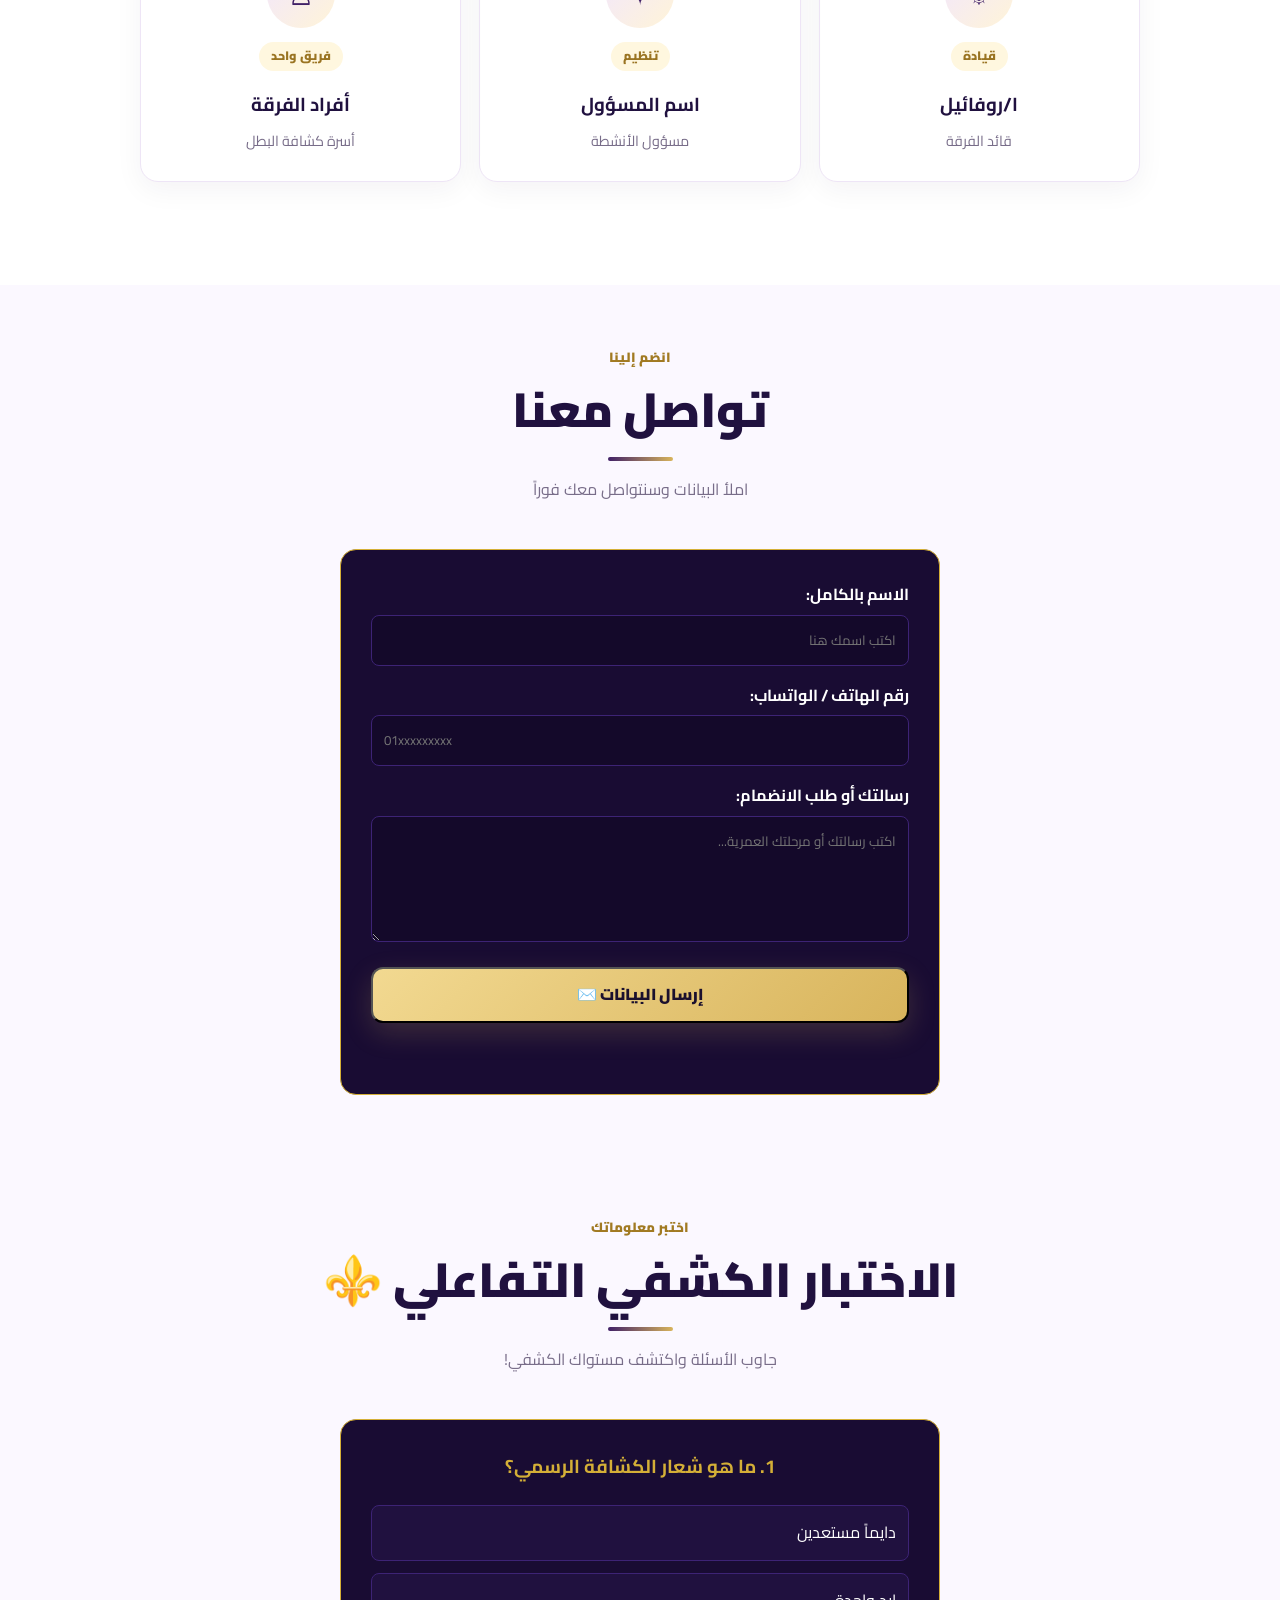
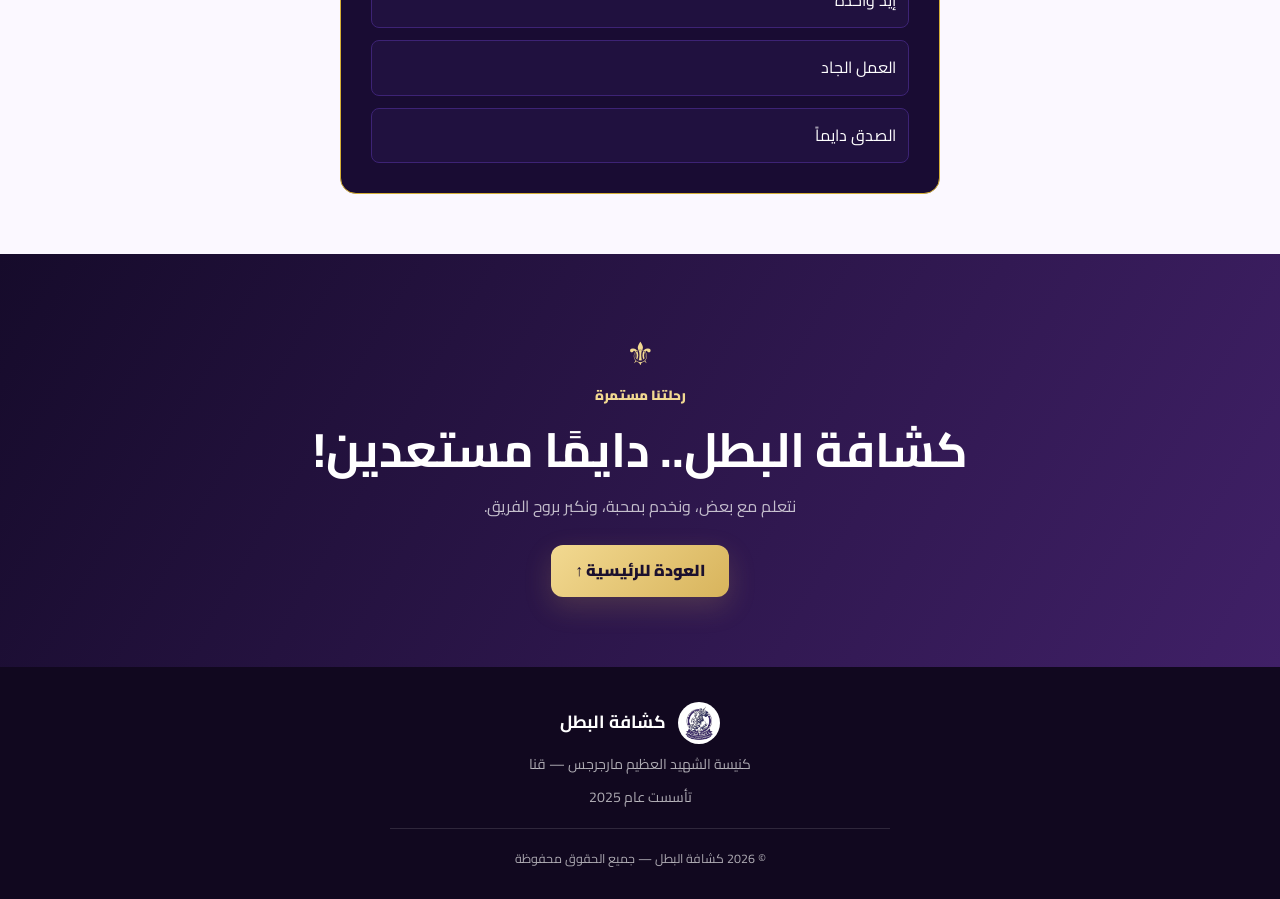
==== commit 144064a0: "Update index.html" ====
--- a/index.html
+++ b/index.html
@@ -316,7 +316,7 @@
             </div>
         </section>
 
-        <!-- قسم التواصل والانضمام المربوط بـ Formspree الخاص بك -->
+        <!-- قسم التواصل والانضمام المربوط بـ Formspree -->
         <section class="section contact-section" id="contact" style="padding: 60px 20px; text-align: center;">
             <div class="section-title reveal">
                 <p class="eyebrow">انضم إلينا</p>
@@ -325,27 +325,36 @@
                 <p>املأ البيانات وسنتواصل معك فوراً</p>
             </div>
 
-            <div class="reveal" style="max-width: 600px; margin: 0 auto; background: var(--card-bg, #190c33); padding: 30px; border-radius: 16px; border: 1px solid var(--gold-color, #d4af37);">
-                <form id="contactForm" action="https://formspree.io/f/mdeegvpj" method="POST" style="display: flex; flex-direction: column; gap: 15px; text-align: right;">
+            <div class="reveal"
+                style="max-width: 600px; margin: 0 auto; background: var(--card-bg, #190c33); padding: 30px; border-radius: 16px; border: 1px solid var(--gold-color, #d4af37);">
+                <form id="contactForm" action="https://formspree.io/f/mdeegvpj" method="POST"
+                    style="display: flex; flex-direction: column; gap: 15px; text-align: right;">
                     <div style="display: flex; flex-direction: column; gap: 5px;">
                         <label for="name" style="color: #fff; font-weight: bold;">الاسم بالكامل:</label>
-                        <input type="text" id="name" name="الاسم" required placeholder="اكتب اسمك هنا" style="padding: 12px; border-radius: 8px; border: 1px solid #3d2375; background: #14092a; color: #fff; font-family: 'Cairo', sans-serif;">
+                        <input type="text" id="name" name="الاسم" required placeholder="اكتب اسمك هنا"
+                            style="padding: 12px; border-radius: 8px; border: 1px solid #3d2375; background: #14092a; color: #fff; font-family: 'Cairo', sans-serif;">
                     </div>
                     <div style="display: flex; flex-direction: column; gap: 5px;">
                         <label for="phone" style="color: #fff; font-weight: bold;">رقم الهاتف / الواتساب:</label>
-                        <input type="tel" id="phone" name="رقم الهاتف" required placeholder="01xxxxxxxxx" style="padding: 12px; border-radius: 8px; border: 1px solid #3d2375; background: #14092a; color: #fff; font-family: 'Cairo', sans-serif;">
+                        <input type="tel" id="phone" name="رقم الهاتف" required placeholder="01xxxxxxxxx"
+                            style="padding: 12px; border-radius: 8px; border: 1px solid #3d2375; background: #14092a; color: #fff; font-family: 'Cairo', sans-serif;">
                     </div>
                     <div style="display: flex; flex-direction: column; gap: 5px;">
-                        <label for="message" style="color: #fff; font-weight: bold;">المرحلة الدراسية:</label>
-                        <textarea id="message" name="الرسالة" rows="4" required placeholder="اكتب رسالتك أو مرحلتك العمرية..." style="padding: 12px; border-radius: 8px; border: 1px solid #3d2375; background: #14092a; color: #fff; font-family: 'Cairo', sans-serif;"></textarea>
-                    </div>
-                    <button type="submit" class="btn btn-gold" style="margin-top: 10px; cursor: pointer;">إرسال البيانات ✉️</button>
-                    <p id="formStatus" style="margin-top: 10px; font-weight: bold; text-align: center; color: var(--gold-color, #d4af37);"></p>
+                        <label for="message" style="color: #fff; font-weight: bold;">رسالتك أو طلب الانضمام:</label>
+                        <textarea id="message" name="الرسالة" rows="4" required
+                            placeholder="اكتب رسالتك أو مرحلتك العمرية..."
+                            style="padding: 12px; border-radius: 8px; border: 1px solid #3d2375; background: #14092a; color: #fff; font-family: 'Cairo', sans-serif;"></textarea>
+                    </div>
+                    <button type="submit" class="btn btn-gold" style="margin-top: 10px; cursor: pointer;">إرسال البيانات
+                        ✉️</button>
+                    <p id="formStatus"
+                        style="margin-top: 10px; font-weight: bold; text-align: center; color: var(--gold-color, #d4af37);">
+                    </p>
                 </form>
             </div>
         </section>
 
-        <!-- قسم الاختبار الكشفي التفاعلي -->
+        <!-- قسم الاختبار الكشفي التفاعلي (في آخر الصفحة) -->
         <section class="section quiz-section" id="quiz" style="padding: 60px 20px; text-align: center;">
             <div class="section-title reveal">
                 <p class="eyebrow">اختبر معلوماتك</p>
@@ -354,11 +363,15 @@
                 <p>جاوب الأسئلة واكتشف مستواك الكشفي!</p>
             </div>
 
-            <div class="reveal" style="max-width: 600px; margin: 0 auto; background: var(--card-bg, #190c33); padding: 30px; border-radius: 16px; border: 1px solid var(--gold-color, #d4af37); text-align: right;">
+            <div class="reveal"
+                style="max-width: 600px; margin: 0 auto; background: var(--card-bg, #190c33); padding: 30px; border-radius: 16px; border: 1px solid var(--gold-color, #d4af37); text-align: right;">
                 <div id="quizBox">
-                    <h3 id="questionText" style="color: var(--gold-color, #d4af37); margin-top: 0; text-align: center;">جاري تحميل السؤال...</h3>
-                    <div id="optionsContainer" style="display: flex; flex-direction: column; gap: 12px; margin-top: 20px;"></div>
-                    <button id="nextBtn" class="btn btn-gold" style="margin-top: 20px; display: none; width: 100%;">السؤال التالي ➔</button>
+                    <h3 id="questionText" style="color: var(--gold-color, #d4af37); margin-top: 0; text-align: center;">
+                        جاري تحميل السؤال...</h3>
+                    <div id="optionsContainer"
+                        style="display: flex; flex-direction: column; gap: 12px; margin-top: 20px;"></div>
+                    <button id="nextBtn" class="btn btn-gold"
+                        style="margin-top: 20px; display: none; width: 100%;">السؤال التالي ➔</button>
                 </div>
                 <div id="resultBox" style="display: none; text-align: center;">
                     <h3 id="scoreText" style="color: var(--gold-color, #d4af37); font-size: 1.8rem;"></h3>
@@ -403,7 +416,7 @@
 
     <button class="back-to-top" id="backToTop" type="button" aria-label="العودة لأعلى الصفحة">↑</button>
 
-    <!-- JavaScript للكويز والنموذج -->
+    <!-- أكواد JavaScript للكويز ونموذج التواصل -->
     <script>
         const quizData = [
             {
@@ -468,7 +481,7 @@
         function selectOption(selectedIndex, selectedButton) {
             const correctIndex = quizData[currentQuestionIndex].correct;
             const buttons = optionsContainer.querySelectorAll('button');
-            
+
             buttons.forEach((btn, index) => {
                 btn.disabled = true;
                 if (index === correctIndex) {
@@ -528,7 +541,7 @@
         const formStatus = document.getElementById('formStatus');
 
         if (contactForm) {
-            contactForm.addEventListener('submit', async function(event) {
+            contactForm.addEventListener('submit', async function (event) {
                 event.preventDefault();
                 const data = new FormData(event.target);
                 if (formStatus) formStatus.innerText = "جاري الإرسال...";
@@ -537,7 +550,7 @@
                     const response = await fetch(event.target.action, {
                         method: contactForm.method,
                         body: data,
-                        headers: { 'Accept': 'application/json' }
+                        headers: {'Accept': 'application/json'}
                     });
 
                     if (response.ok) {
@@ -561,6 +574,15 @@
             });
         }
     </script>
+    <!-- زر الواتساب التفاعلي العائم -->
+    <a href="https://wa.me/201009861073?text=سلام%20نعمة،%20عايز%20استفسر%20عن%20انضمام%20لكشافة%20البطل"
+        class="whatsapp-float" target="_blank" rel="noopener noreferrer" aria-label="تواصل معنا عبر واتساب">
+        <svg xmlns="http://www.w3.org/2000/svg" viewBox="0 0 448 512" class="whatsapp-icon">
+            <path fill="currentColor"
+                d="M380.9 97.1C339 55.1 283.2 32 223.9 32c-122.4 0-222 99.6-222 222 0 39.1 10.2 77.3 29.6 111L0 480l117.7-30.9c32.4 17.7 68.9 27 106.1 27h.1c122.3 0 224.1-99.6 224.1-222 0-59.3-25.2-115-67.1-157zm-157 341.6c-33.2 0-65.7-8.9-94-25.7l-6.7-4-69.8 18.3 18.6-68.1-4.4-7c-18.5-29.4-28.2-63.3-28.2-98.2 0-101.7 82.8-184.5 184.6-184.5 49.3 0 95.6 19.2 130.4 54.1 34.8 34.9 56.2 81.2 56.1 130.5 0 101.8-84.9 184.6-186.6 184.6zm101.2-138.2c-5.5-2.8-32.8-16.2-37.9-18-5.1-1.9-8.8-2.8-12.5 2.8-3.7 5.6-14.3 18-17.6 21.8-3.2 3.7-6.5 4.2-12 1.4-32.6-16.3-54-29.1-75.5-66-5.7-9.8 5.7-9.1 16.3-30.3 1.8-3.7.9-6.9-.5-9.7-1.4-2.8-12.5-30.1-17.1-41.2-4.5-10.8-9.1-9.3-12.5-9.5-3.2-.2-6.9-.2-10.6-.2-3.7 0-9.7 1.4-14.8 6.9-5.1 5.6-19.4 19-19.4 46.3 0 27.3 19.9 53.7 22.6 57.4 2.8 3.7 39.1 59.7 94.8 83.8 35.2 15.2 49 16.5 66.6 13.9 10.7-1.6 32.8-13.4 37.4-26.4 4.6-13 4.6-24.1 3.2-26.4-1.3-2.5-5-3.9-10.5-6.6z" />
+        </svg>
+        <span class="whatsapp-tooltip">تواصل مع القائد ⚜️</span>
+    </a>
 </body>
 
 </html>
--- a/style.css
+++ b/style.css
@@ -1226,4 +1226,58 @@
         left: 12px;
         bottom: 12px;
     }
-}+}
+
+/* زر الواتساب العائم */
+.whatsapp-float {
+    position: fixed;
+    bottom: 25px;
+    right: 25px;
+    width: 60px;
+    height: 60px;
+    background-color: #25d366;
+    color: #fff;
+    border-radius: 50%;
+    display: flex;
+    align-items: center;
+    justify-content: center;
+    box-shadow: 0 4px 15px rgba(0, 0, 0, 0.4);
+    z-index: 999;
+    transition: transform 0.3s ease, box-shadow 0.3s ease;
+    text-decoration: none;
+    border: 2px solid var(--gold-color, #d4af37);
+}
+
+.whatsapp-icon {
+    width: 32px;
+    height: 32px;
+}
+
+/* تأثير عند مرور الماوس */
+.whatsapp-float:hover {
+    transform: scale(1.1);
+    box-shadow: 0 6px 20px rgba(37, 211, 102, 0.6);
+}
+
+/* نص توضيحي عند التمرير فوق الزر */
+.whatsapp-tooltip {
+    position: absolute;
+    right: 70px;
+    background-color: var(--card-bg, #190c33);
+    color: var(--gold-color, #d4af37);
+    padding: 6px 12px;
+    border-radius: 8px;
+    font-size: 0.85rem;
+    font-weight: bold;
+    white-space: nowrap;
+    border: 1px solid var(--gold-color, #d4af37);
+    opacity: 0;
+    visibility: hidden;
+    transition: opacity 0.3s ease, visibility 0.3s ease;
+    pointer-events: none;
+}
+
+.whatsapp-float:hover .whatsapp-tooltip {
+    opacity: 1;
+    visibility: visible;
+}
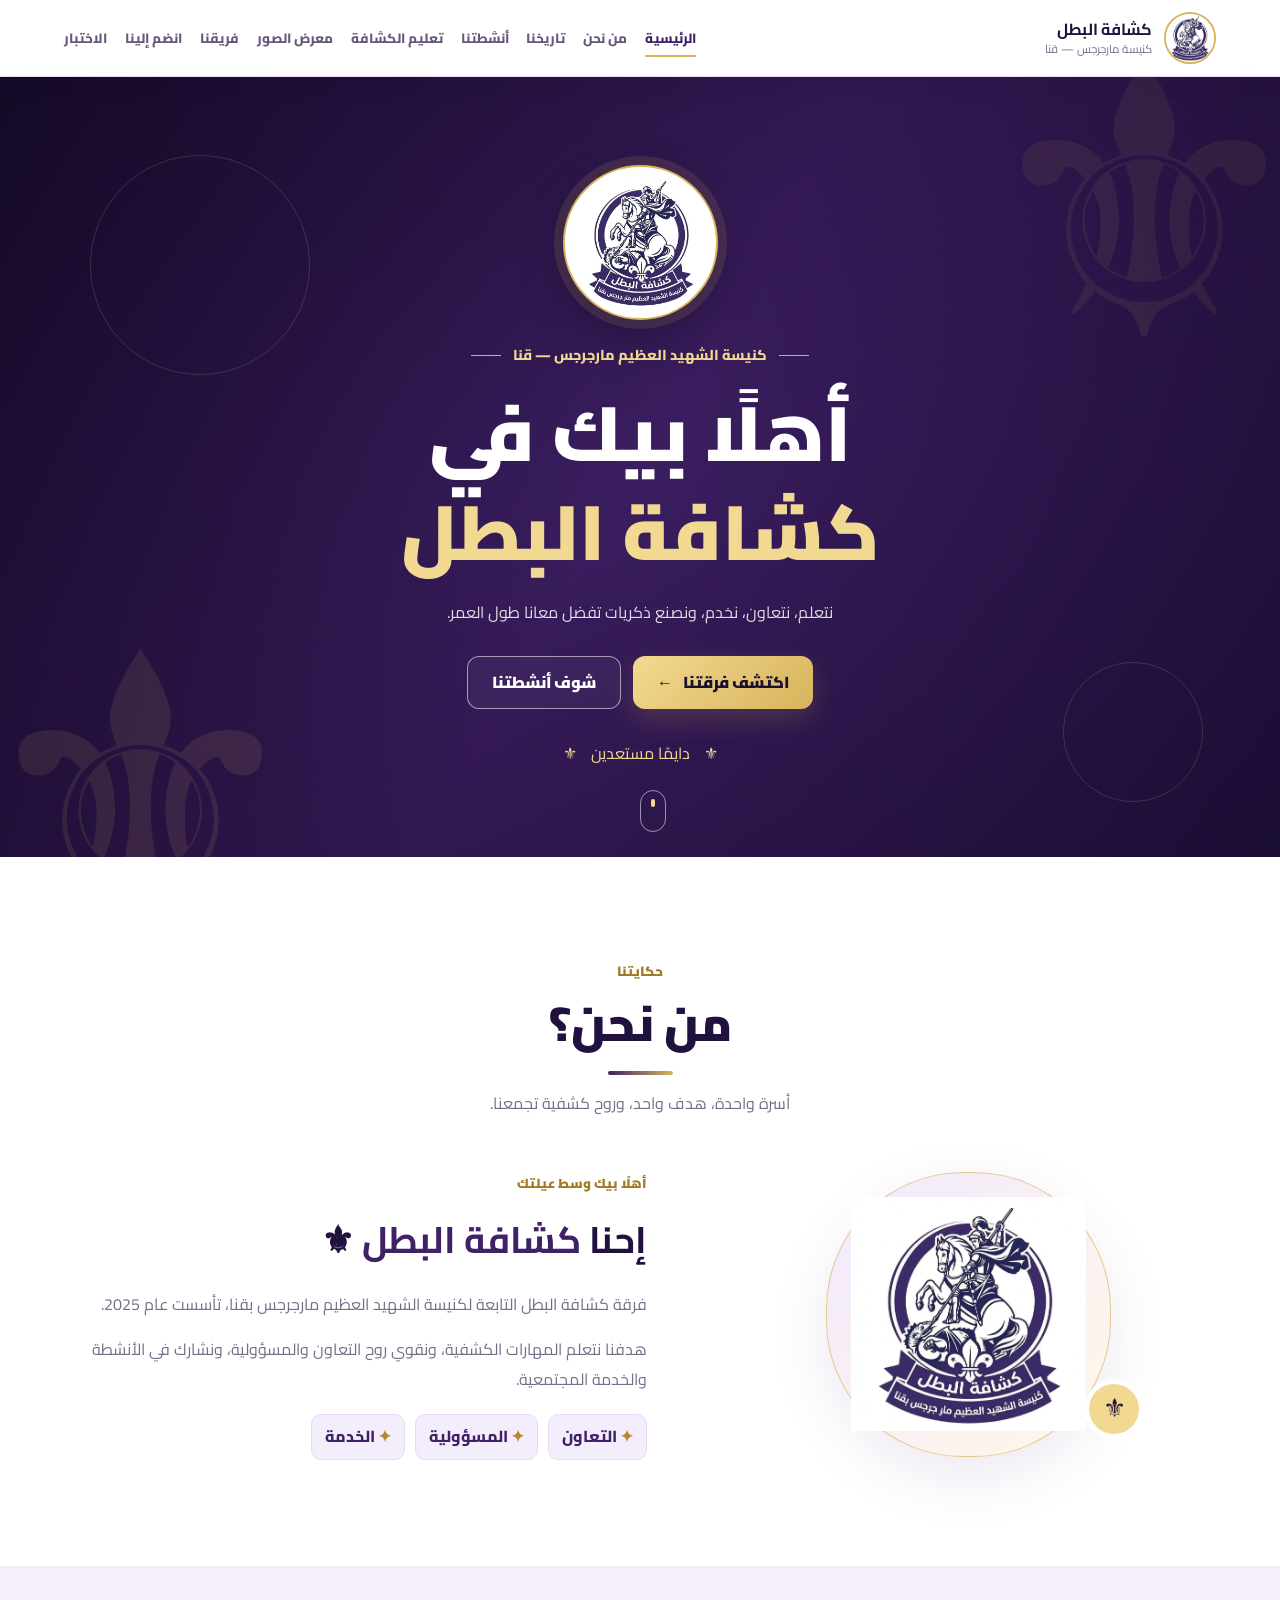
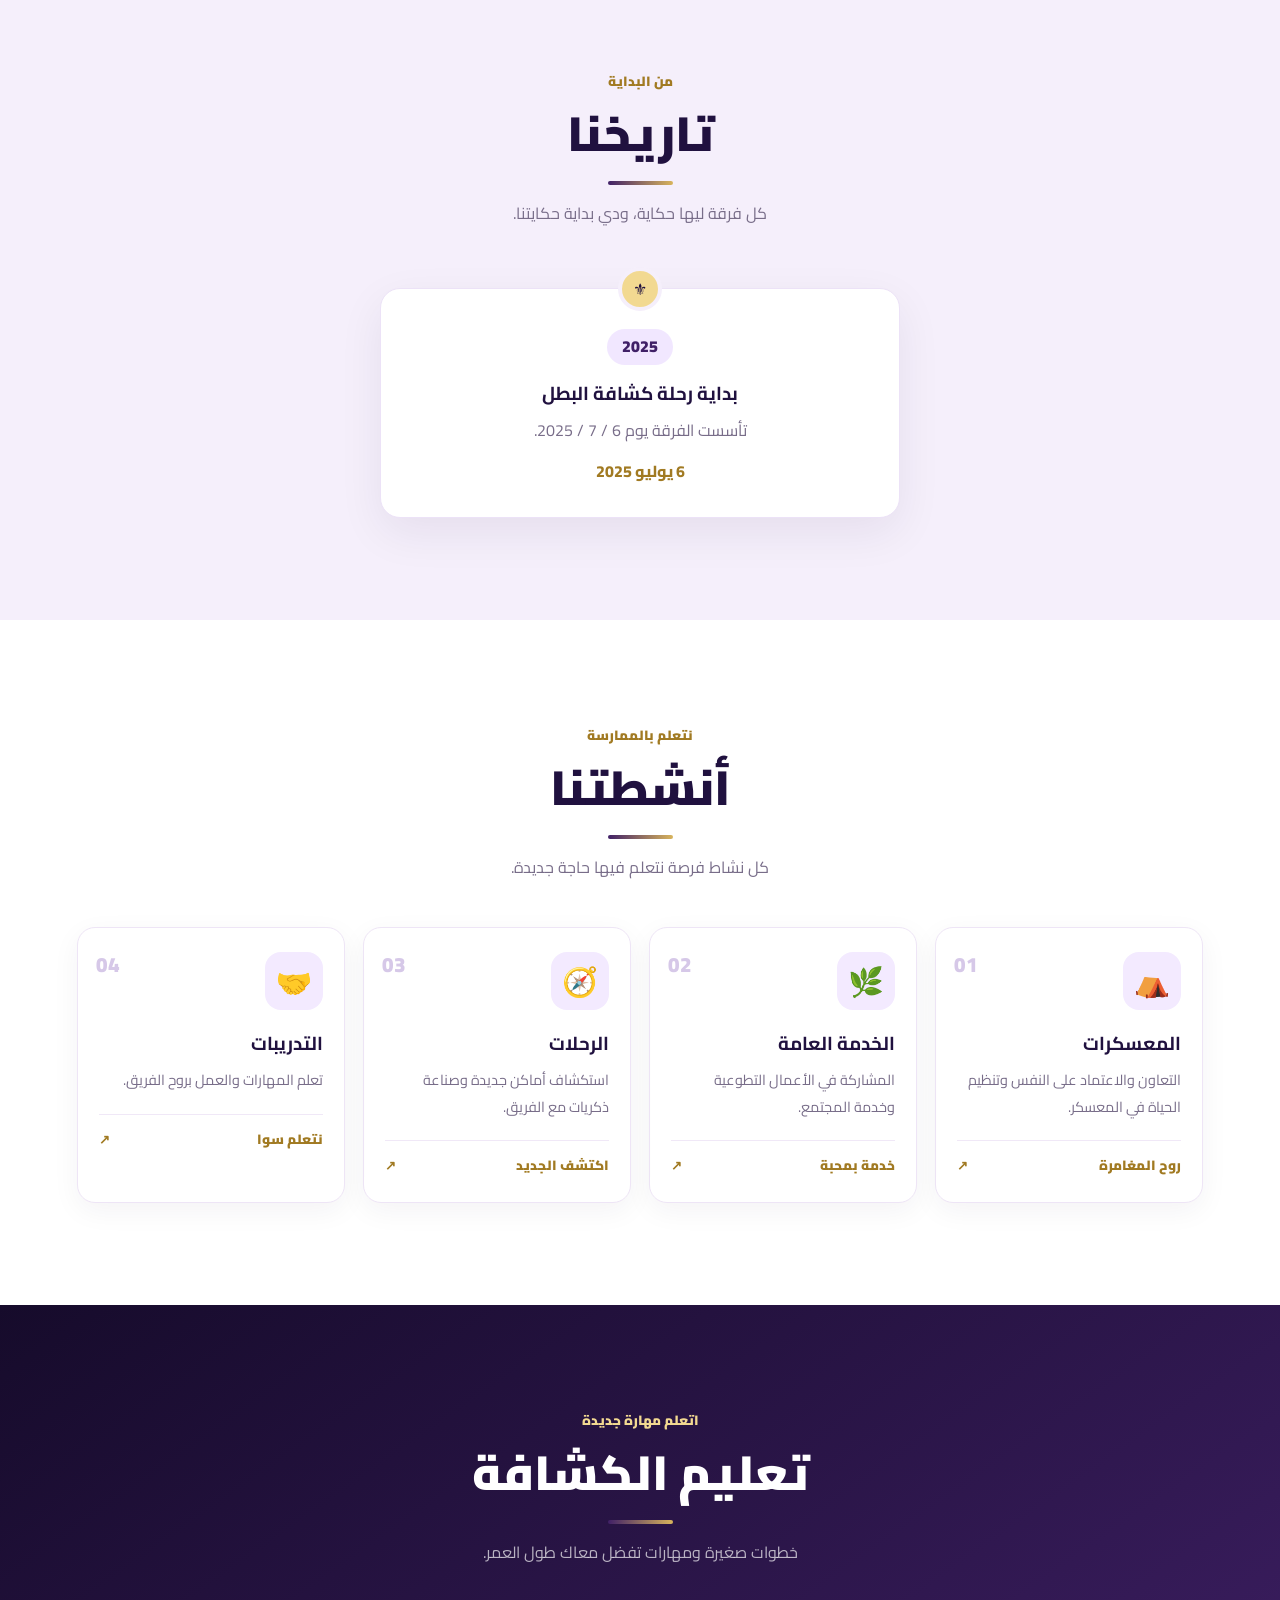
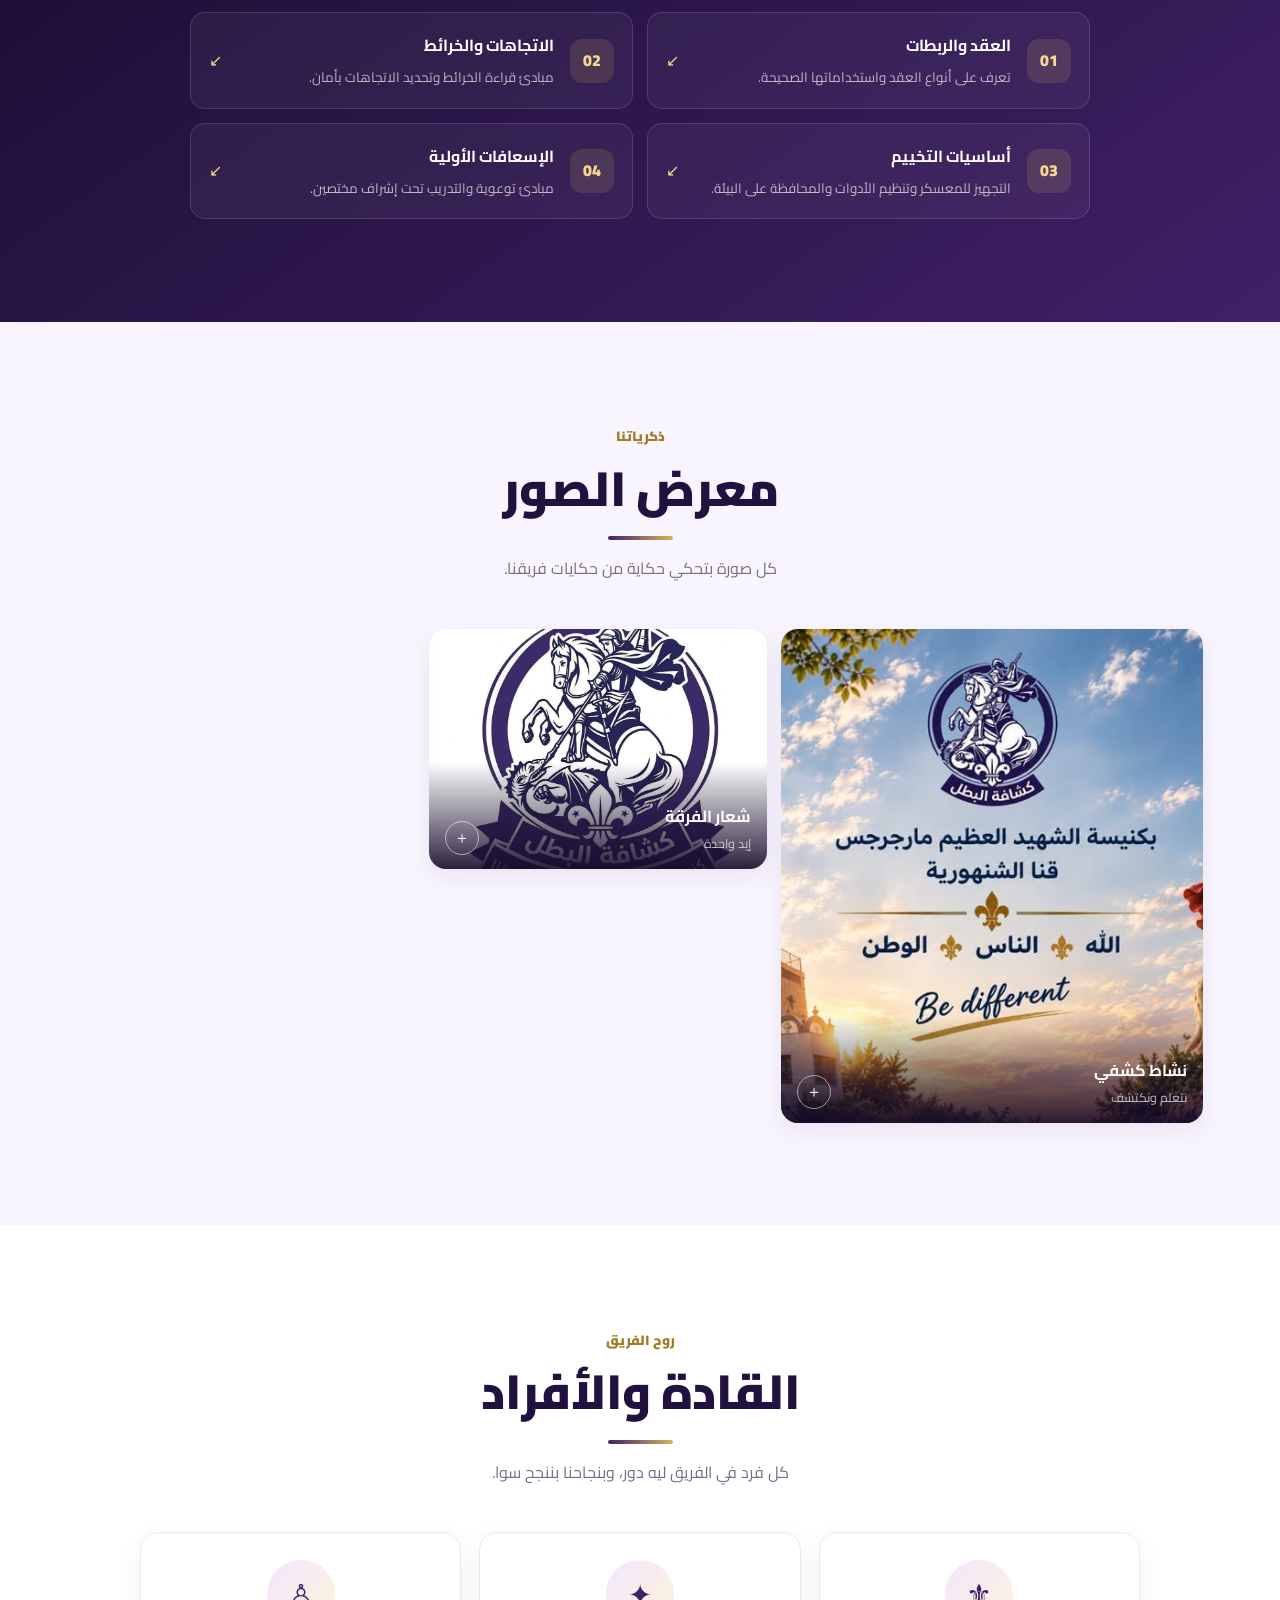
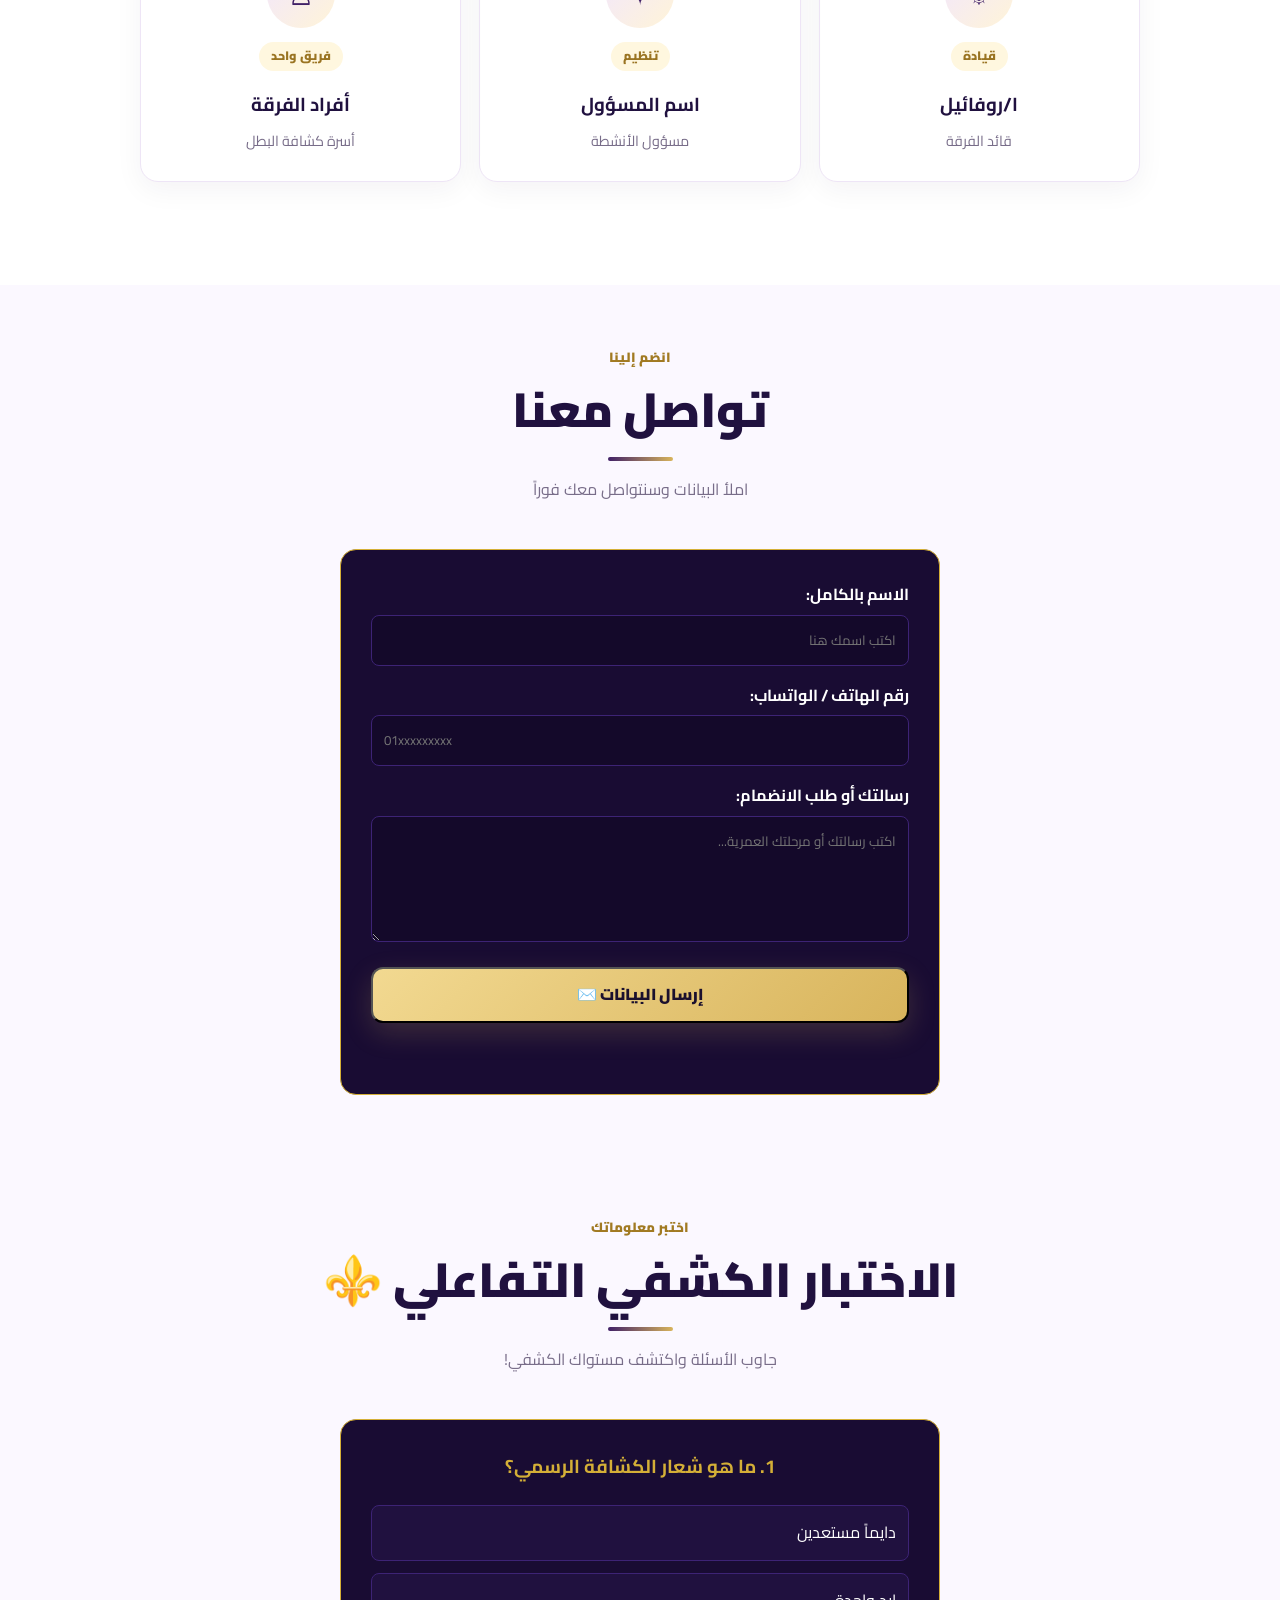
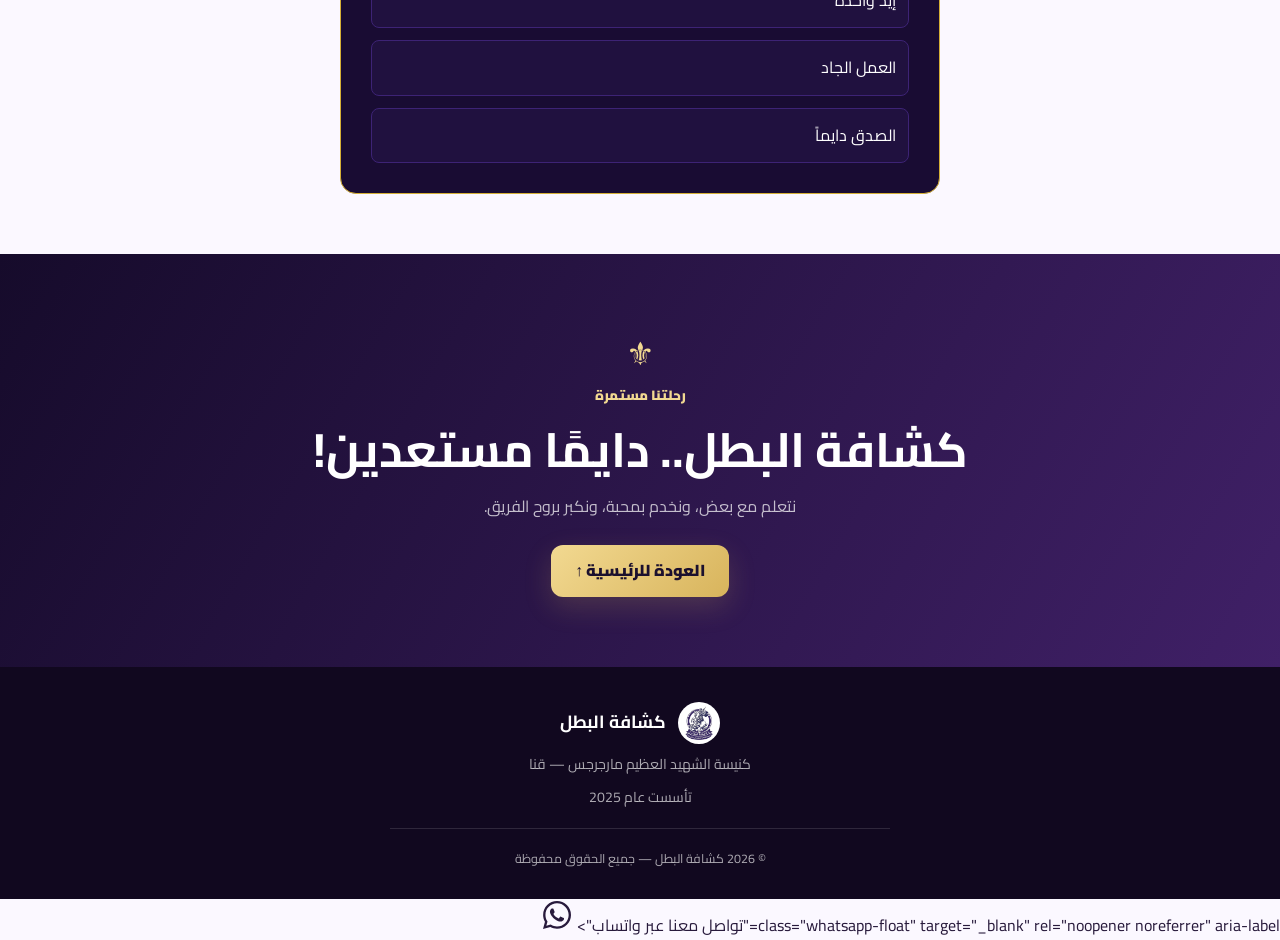
==== commit c7d42fee: "Update print statement from 'Hello' to 'Goodbye'" ====
--- a/index.html
+++ b/index.html
@@ -575,7 +575,7 @@
         }
     </script>
     <!-- زر الواتساب التفاعلي العائم -->
-    <a href="https://wa.me/201009861073?text=سلام%20نعمة،%20عايز%20استفسر%20عن%20انضمام%20لكشافة%20البطل"
+    
         class="whatsapp-float" target="_blank" rel="noopener noreferrer" aria-label="تواصل معنا عبر واتساب">
         <svg xmlns="http://www.w3.org/2000/svg" viewBox="0 0 448 512" class="whatsapp-icon">
             <path fill="currentColor"
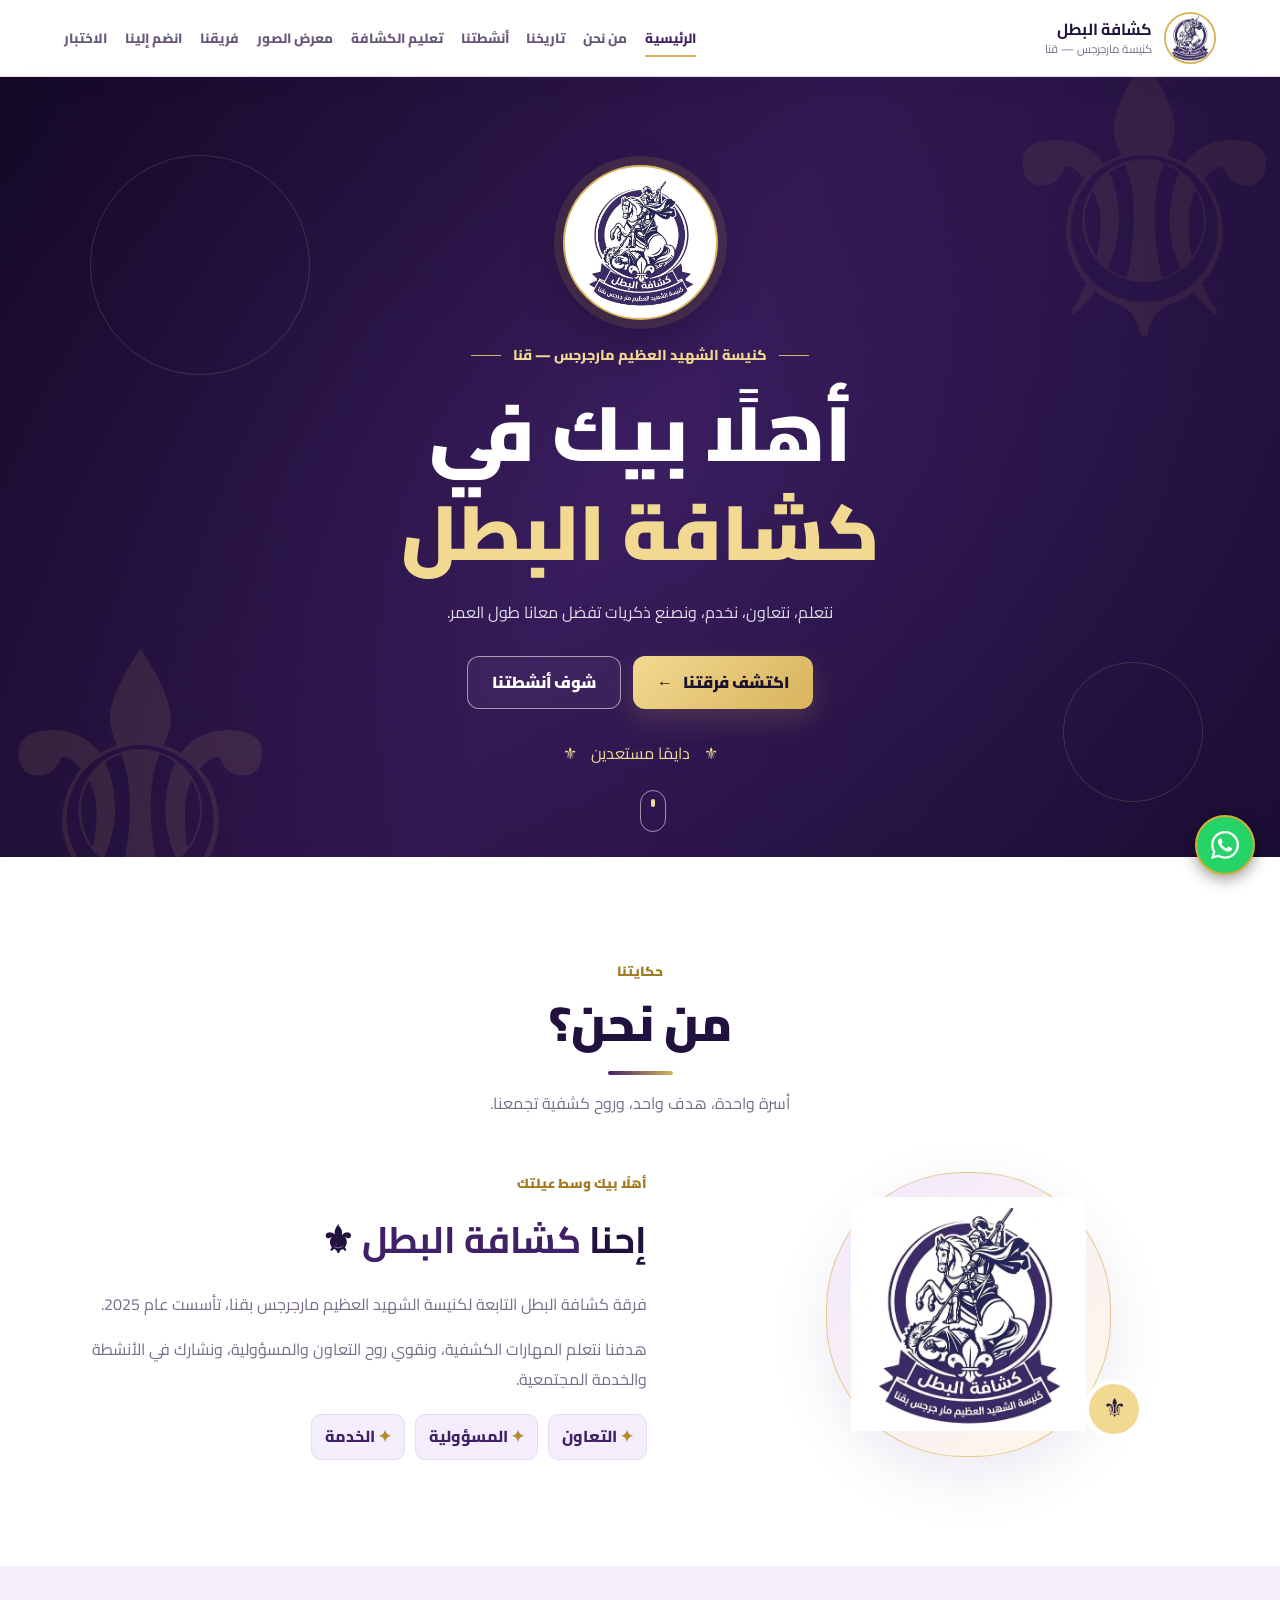
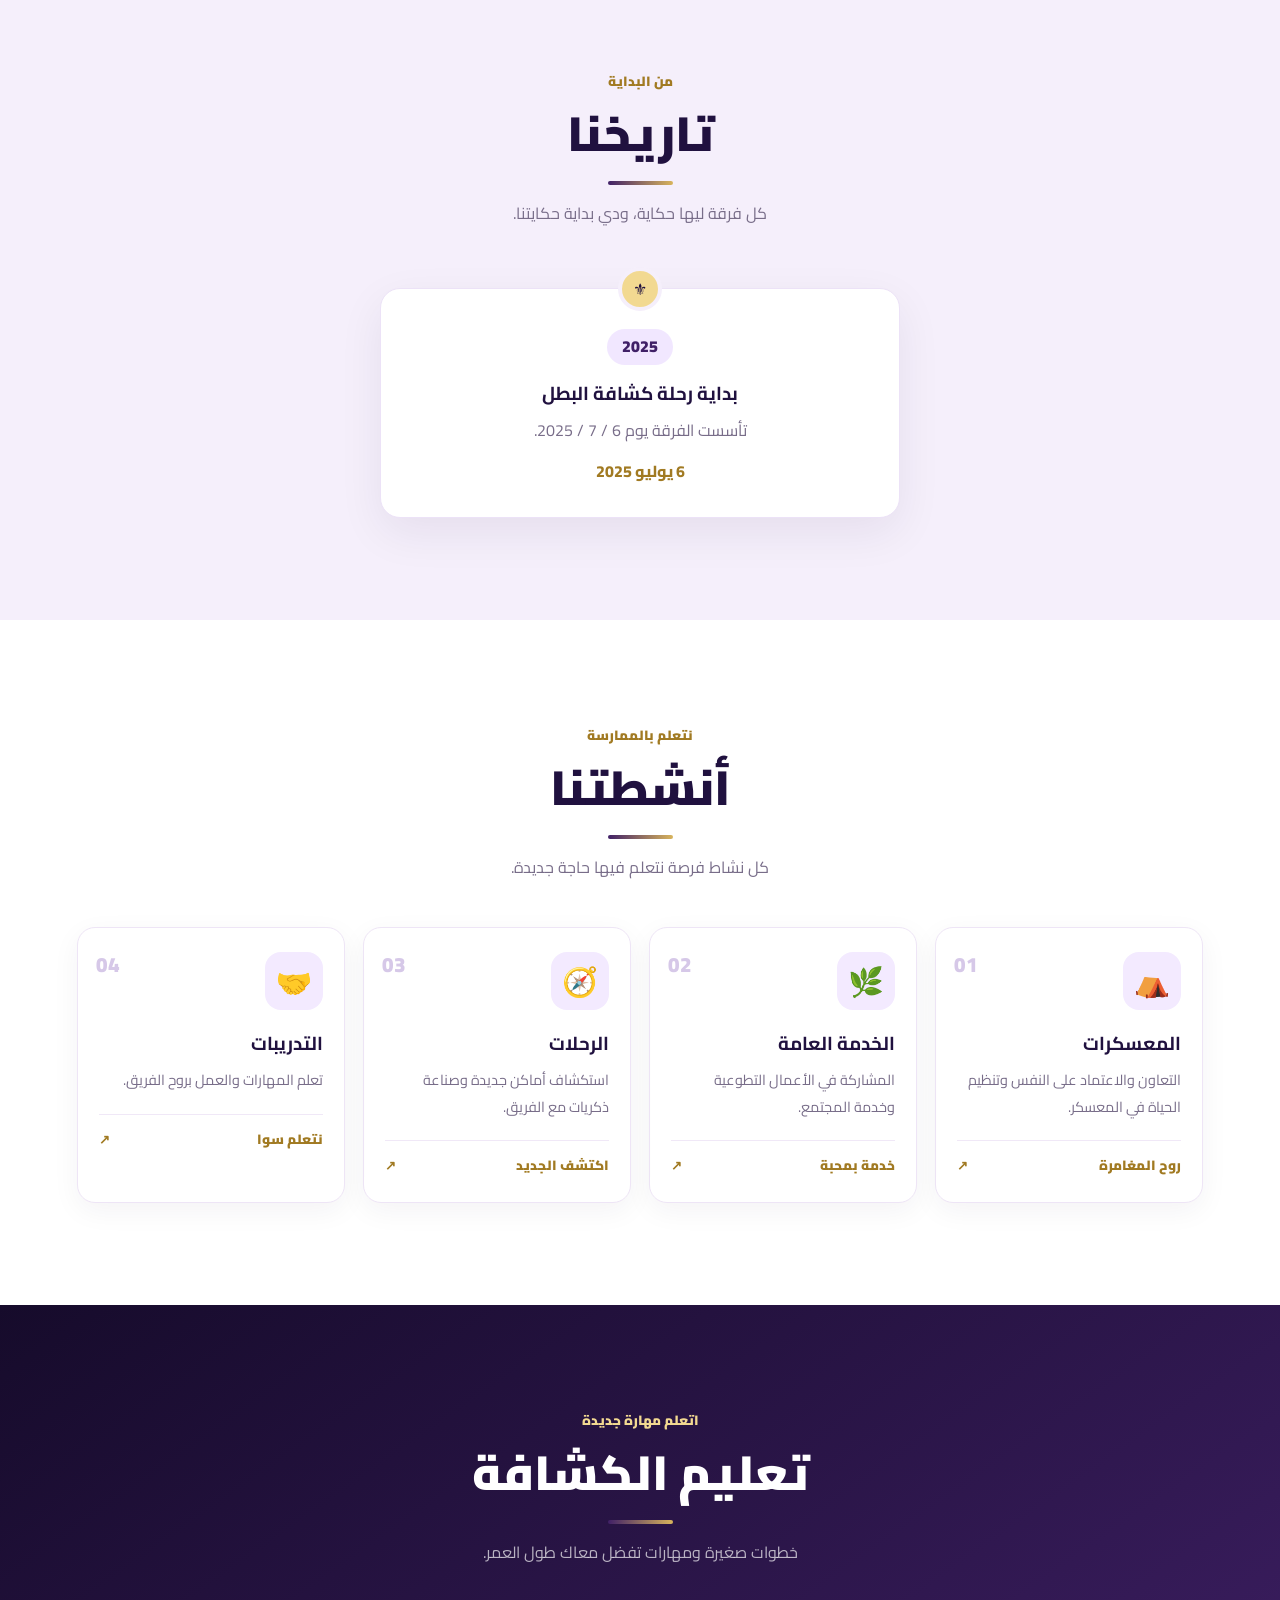
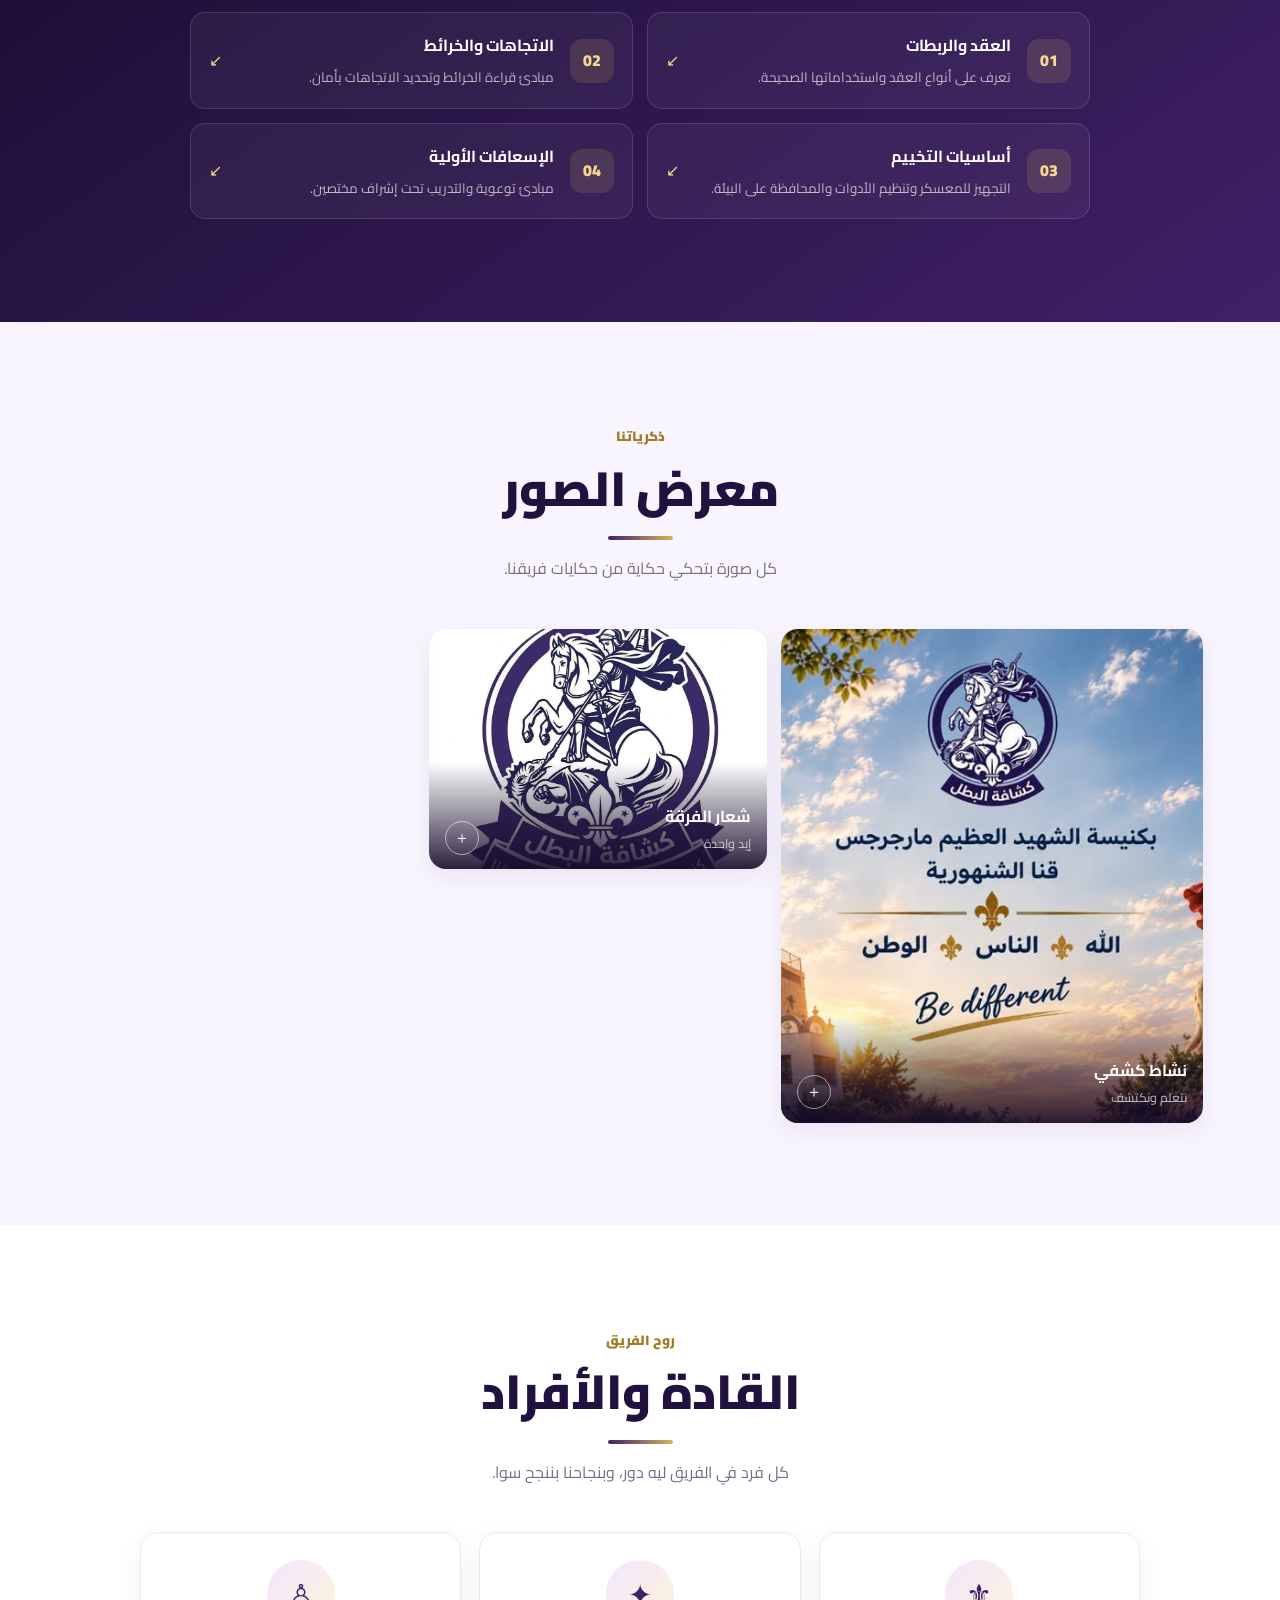
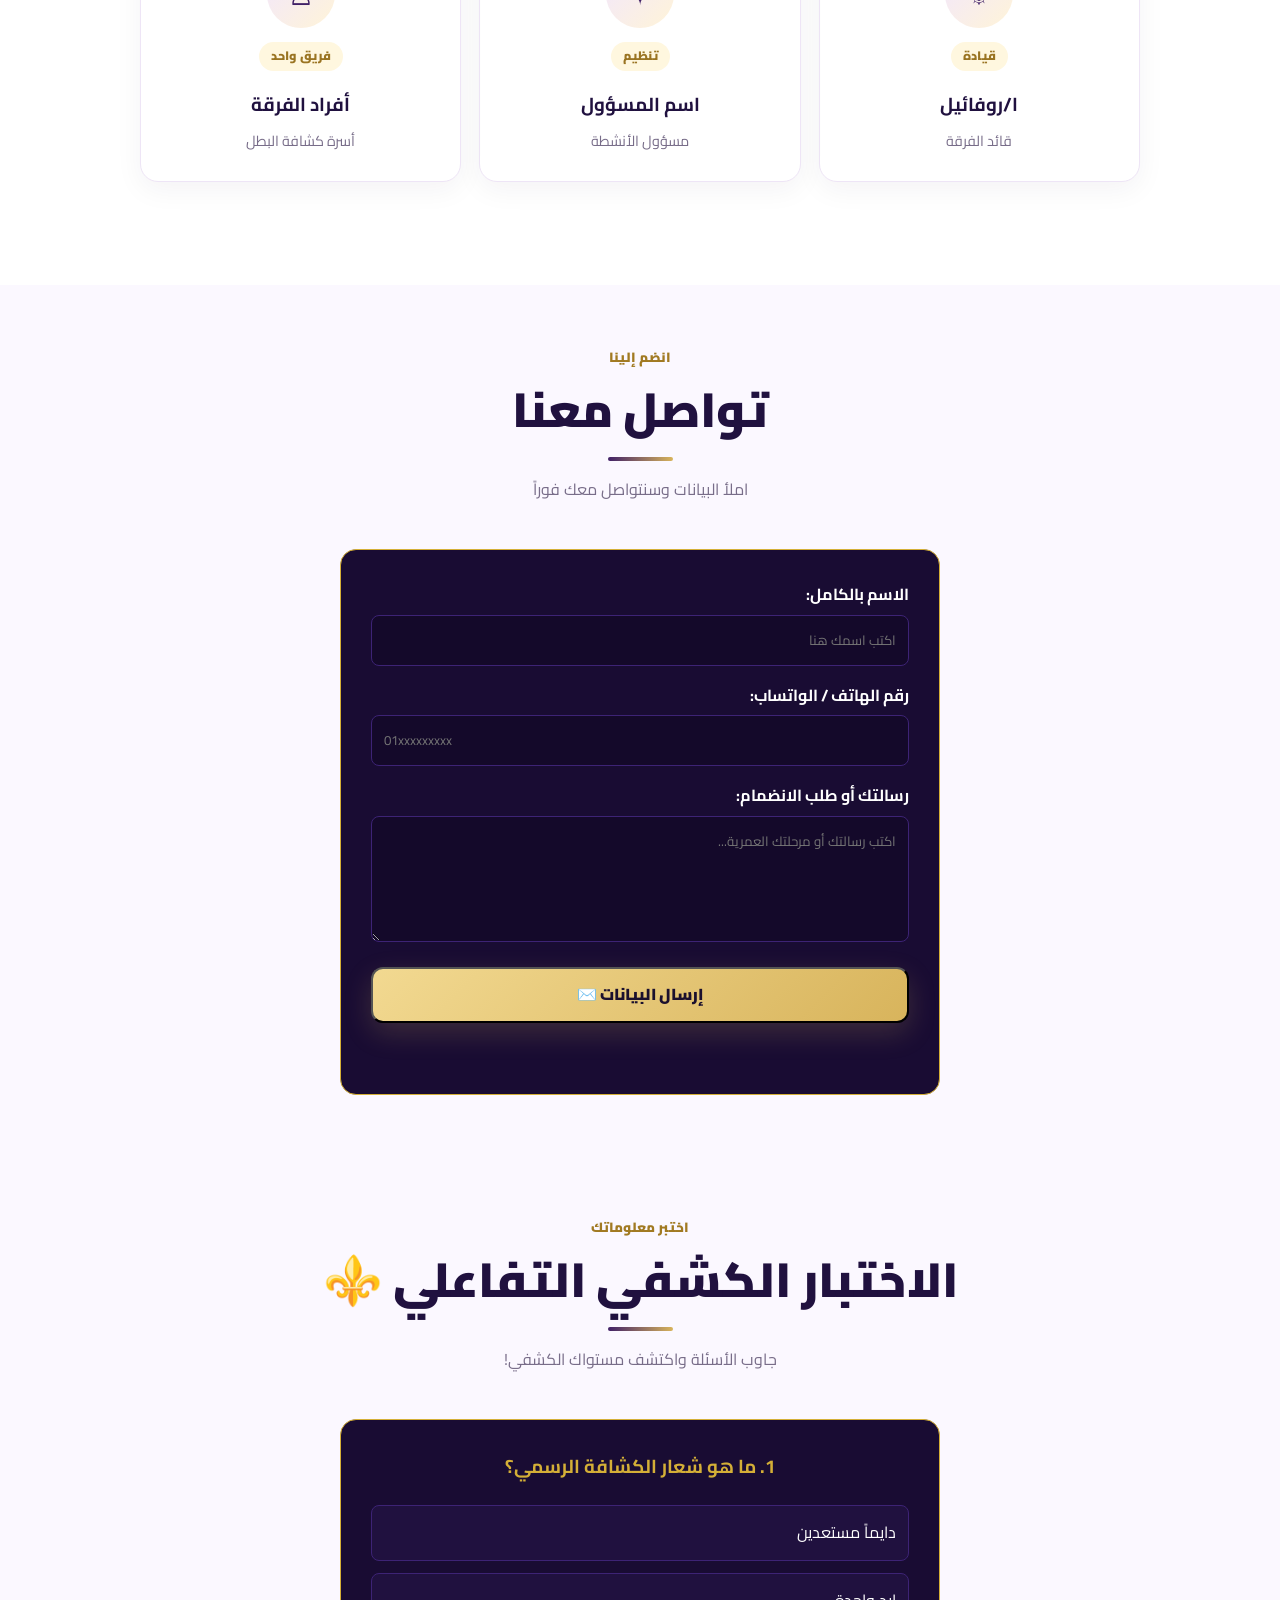
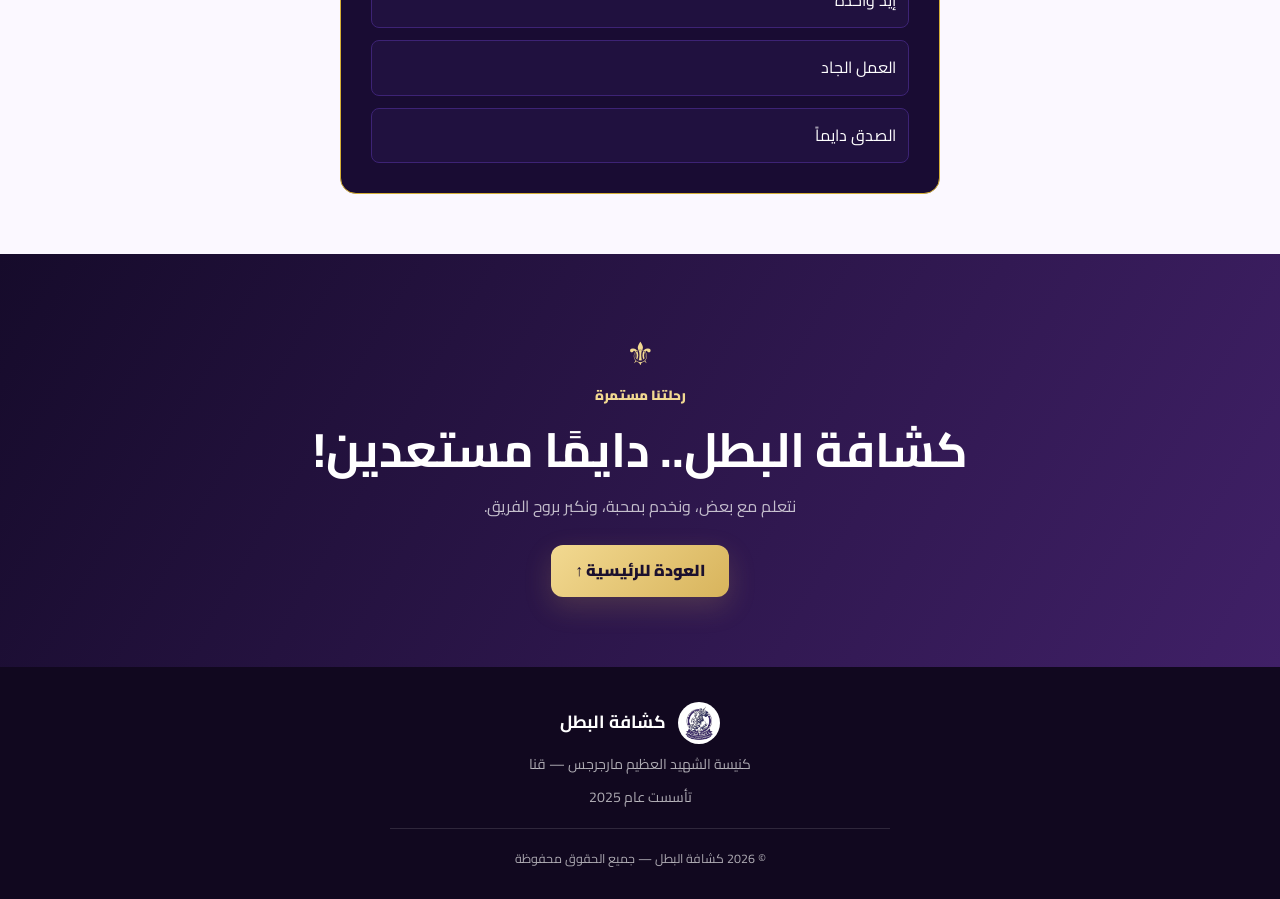
==== commit 86711ebb: "Update print statement from 'Hello' to 'Goodbye'" ====
--- a/index.html
+++ b/index.html
@@ -575,7 +575,7 @@
         }
     </script>
     <!-- زر الواتساب التفاعلي العائم -->
-    
+     <a href="https://wa.me/201009861073?text=سلام%20نعمة،%20عايز%20استفسر%20عن%20انضمام%20لكشافة%20البطل"
         class="whatsapp-float" target="_blank" rel="noopener noreferrer" aria-label="تواصل معنا عبر واتساب">
         <svg xmlns="http://www.w3.org/2000/svg" viewBox="0 0 448 512" class="whatsapp-icon">
             <path fill="currentColor"
